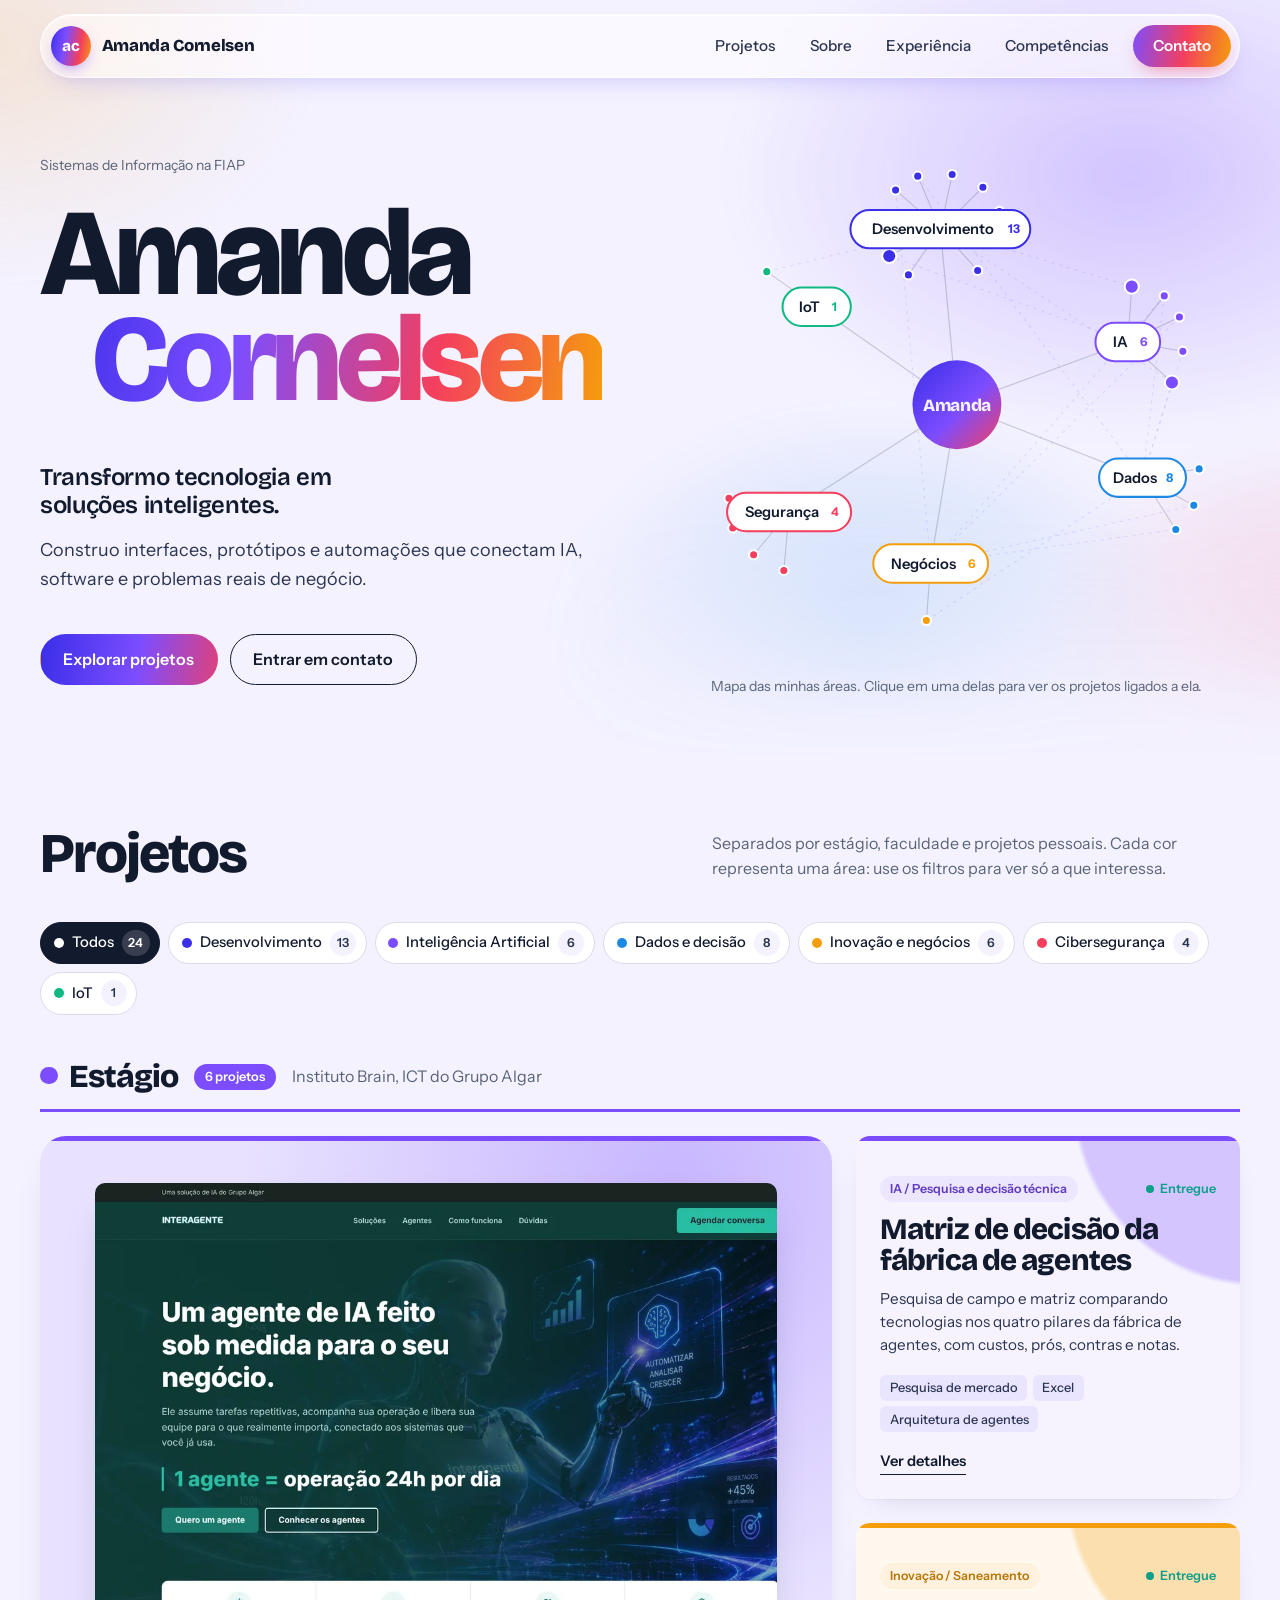
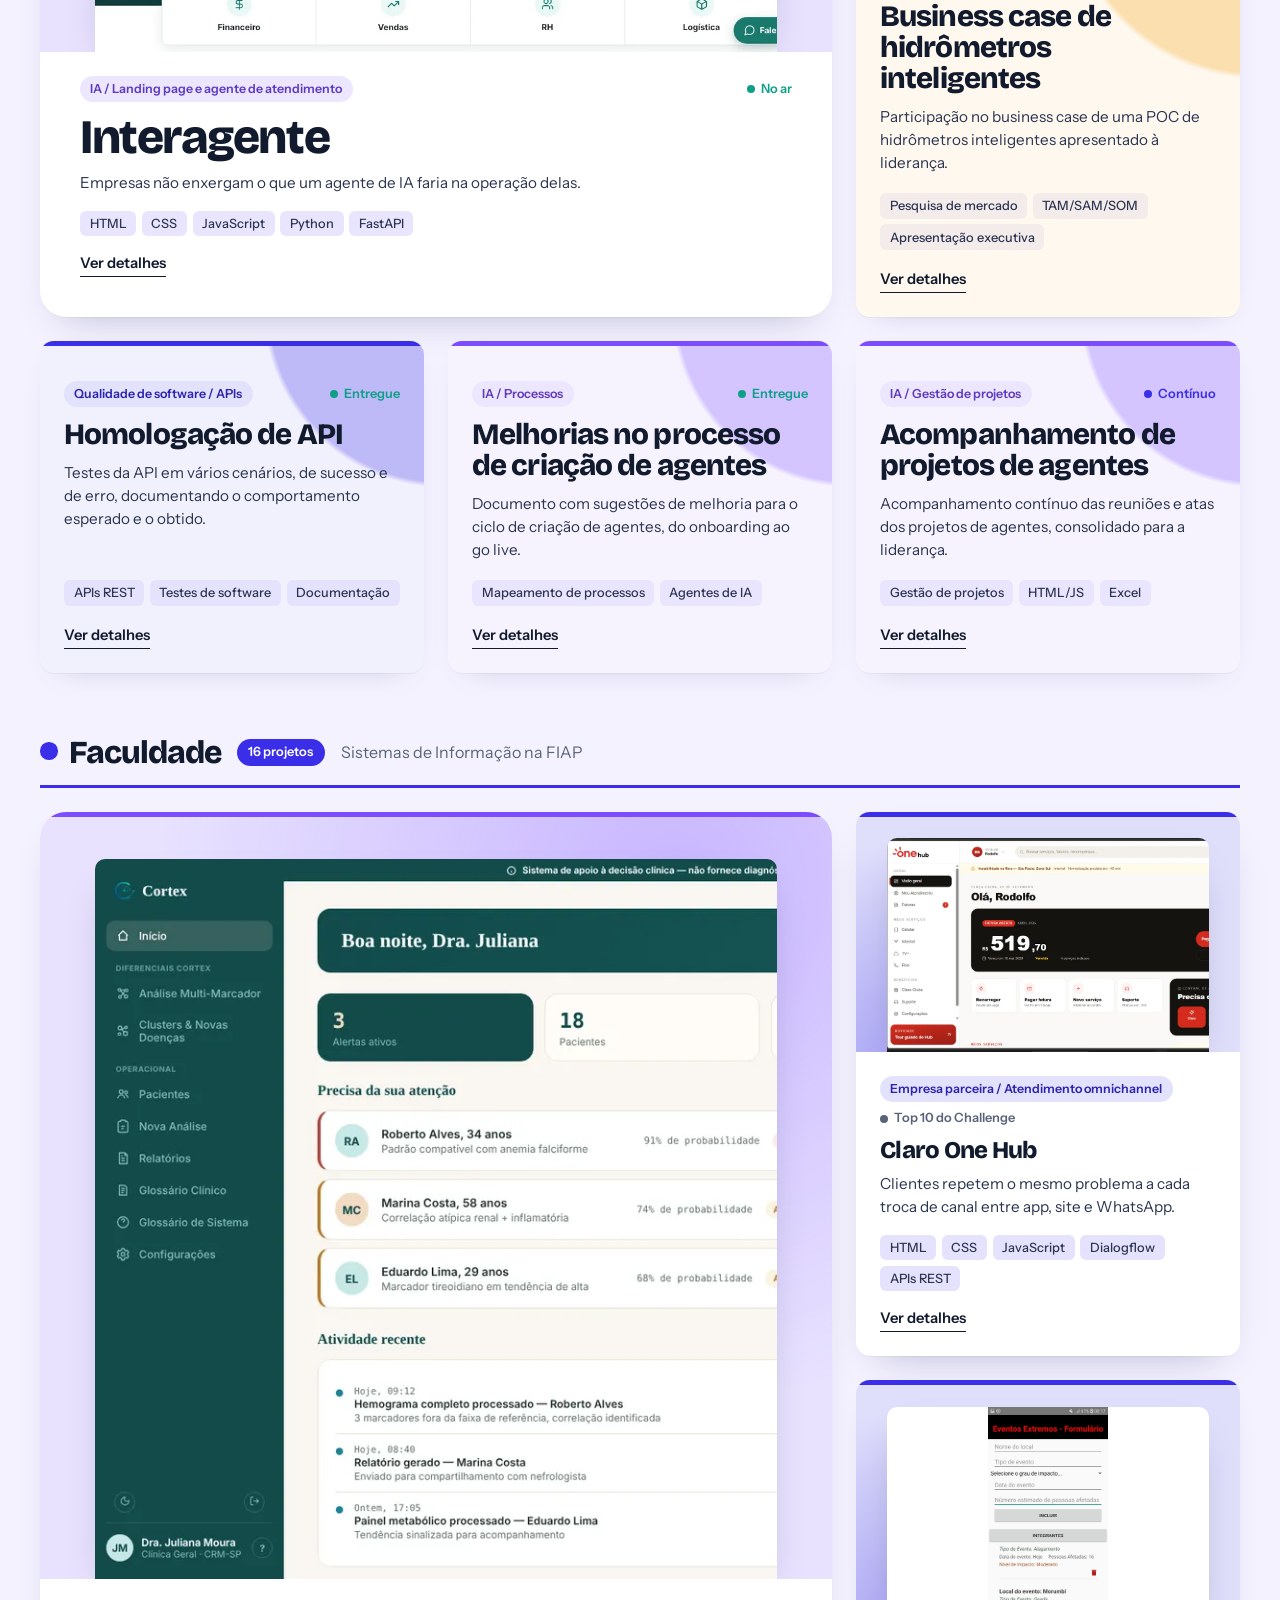
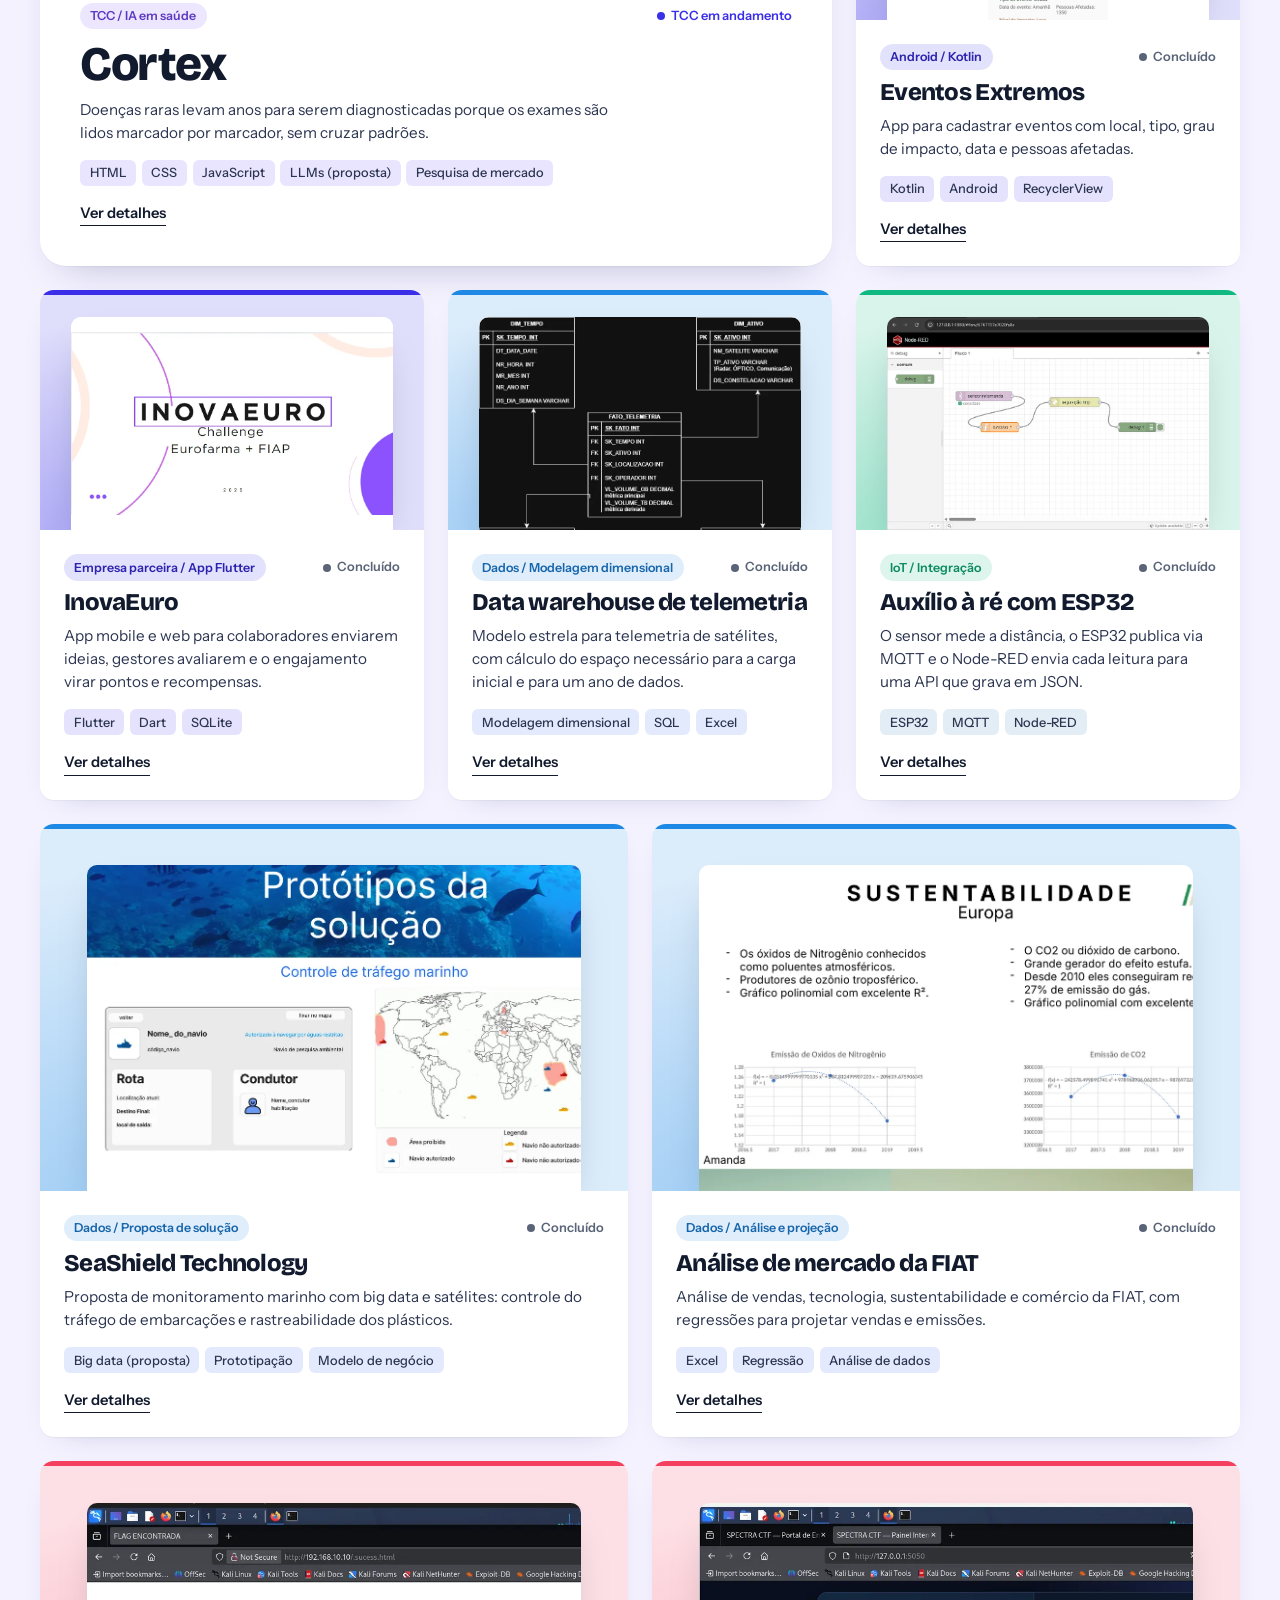
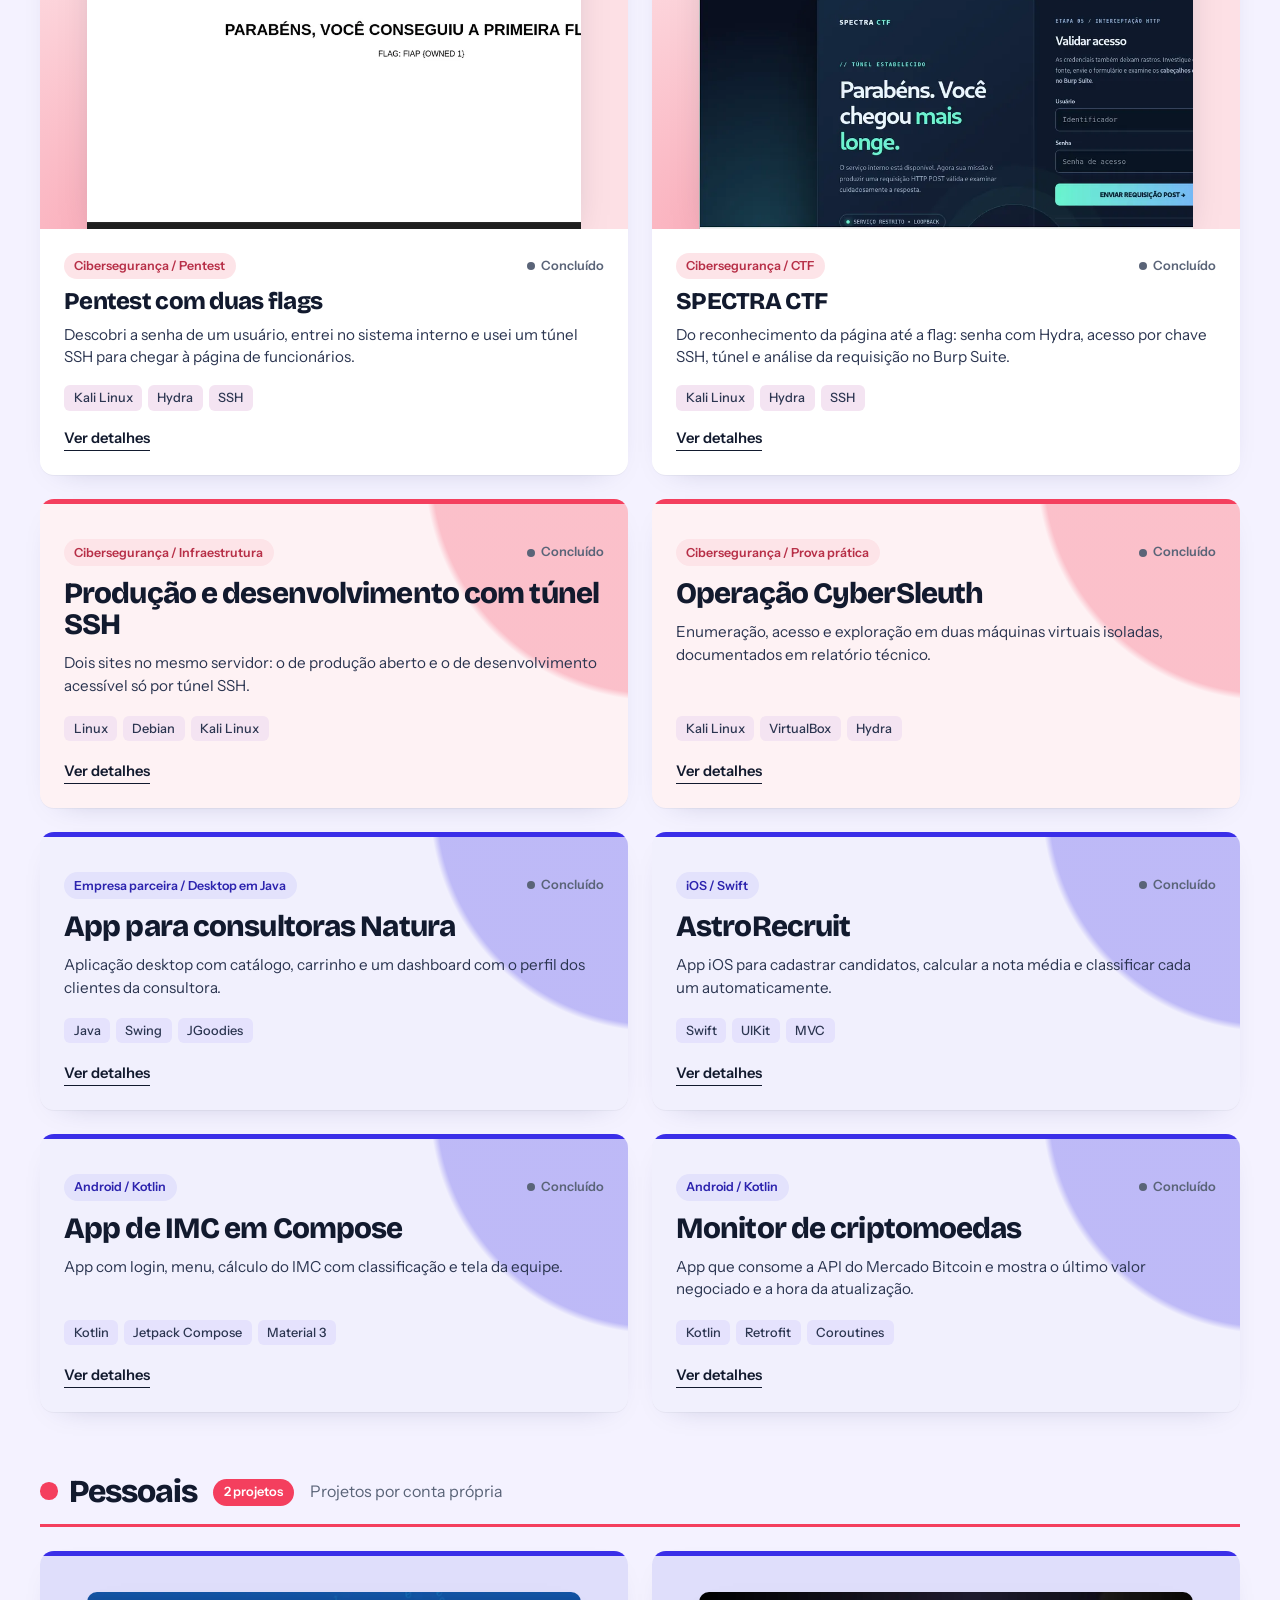
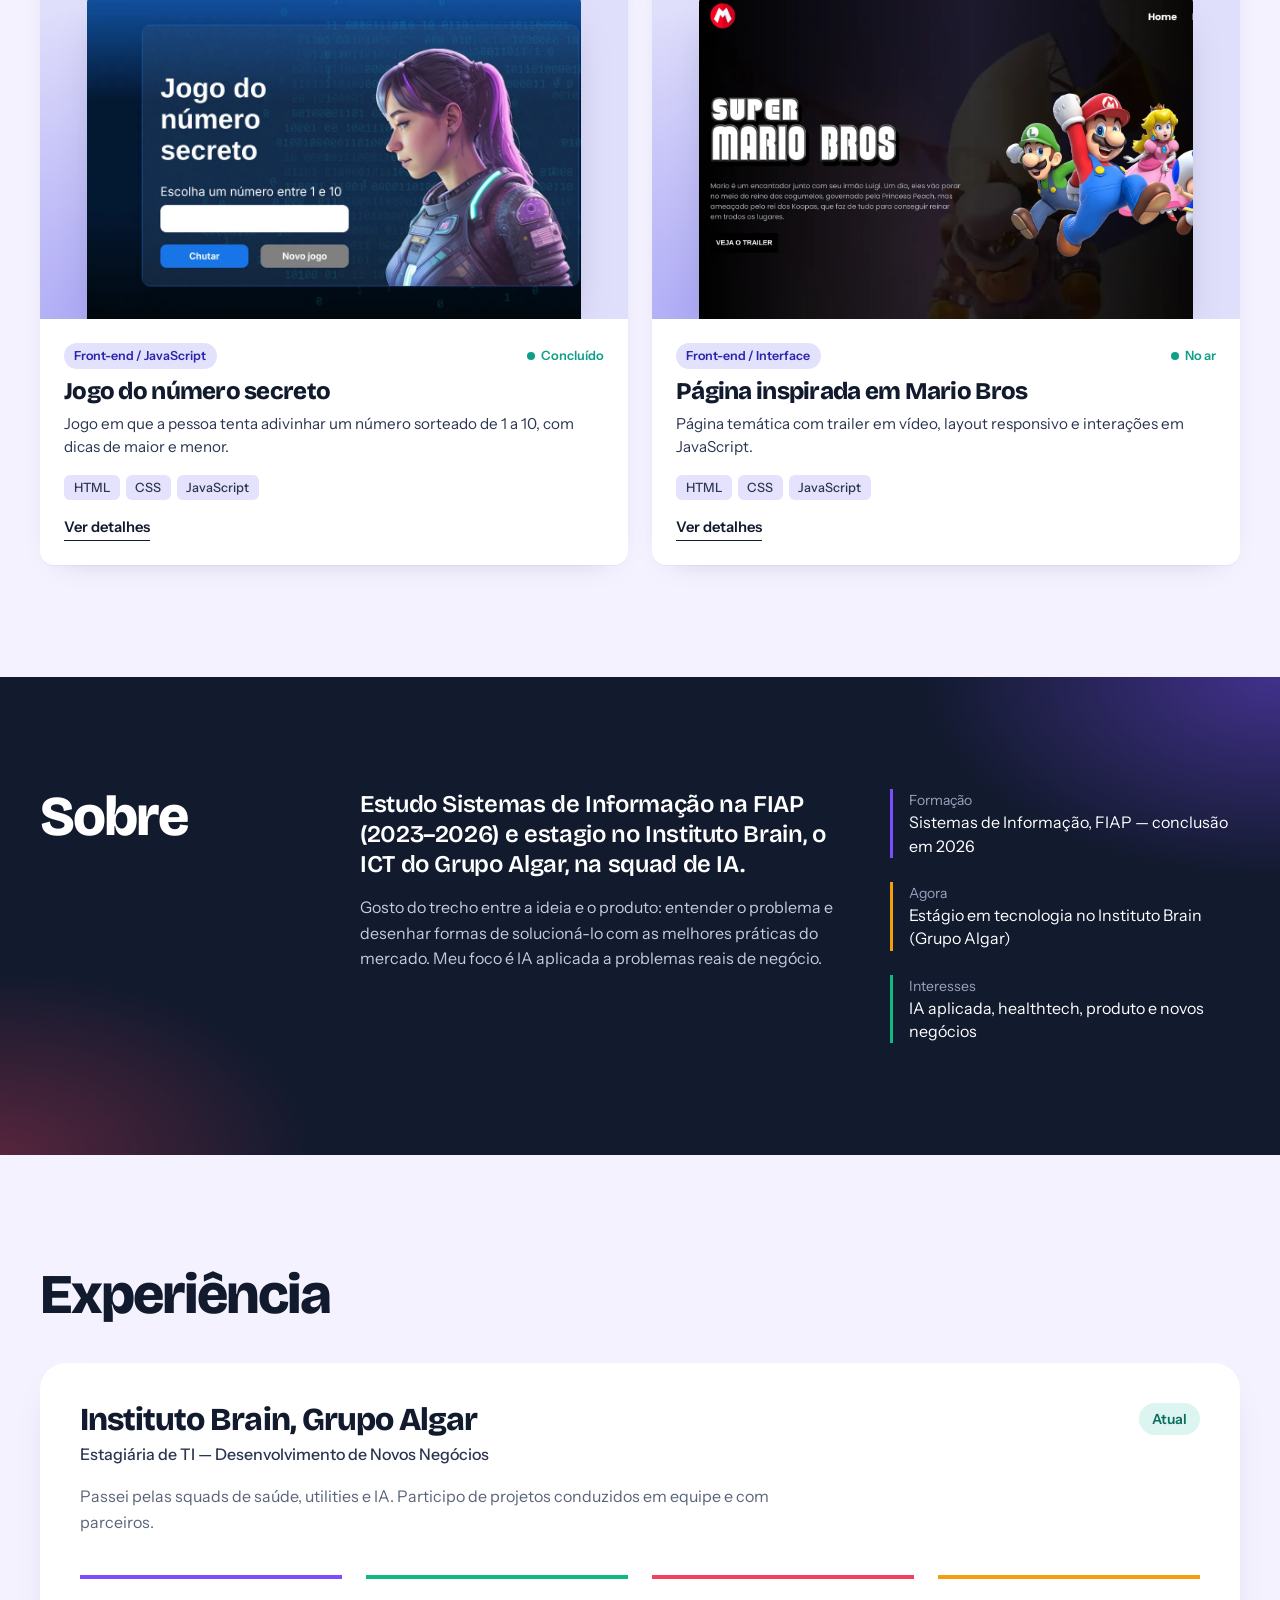
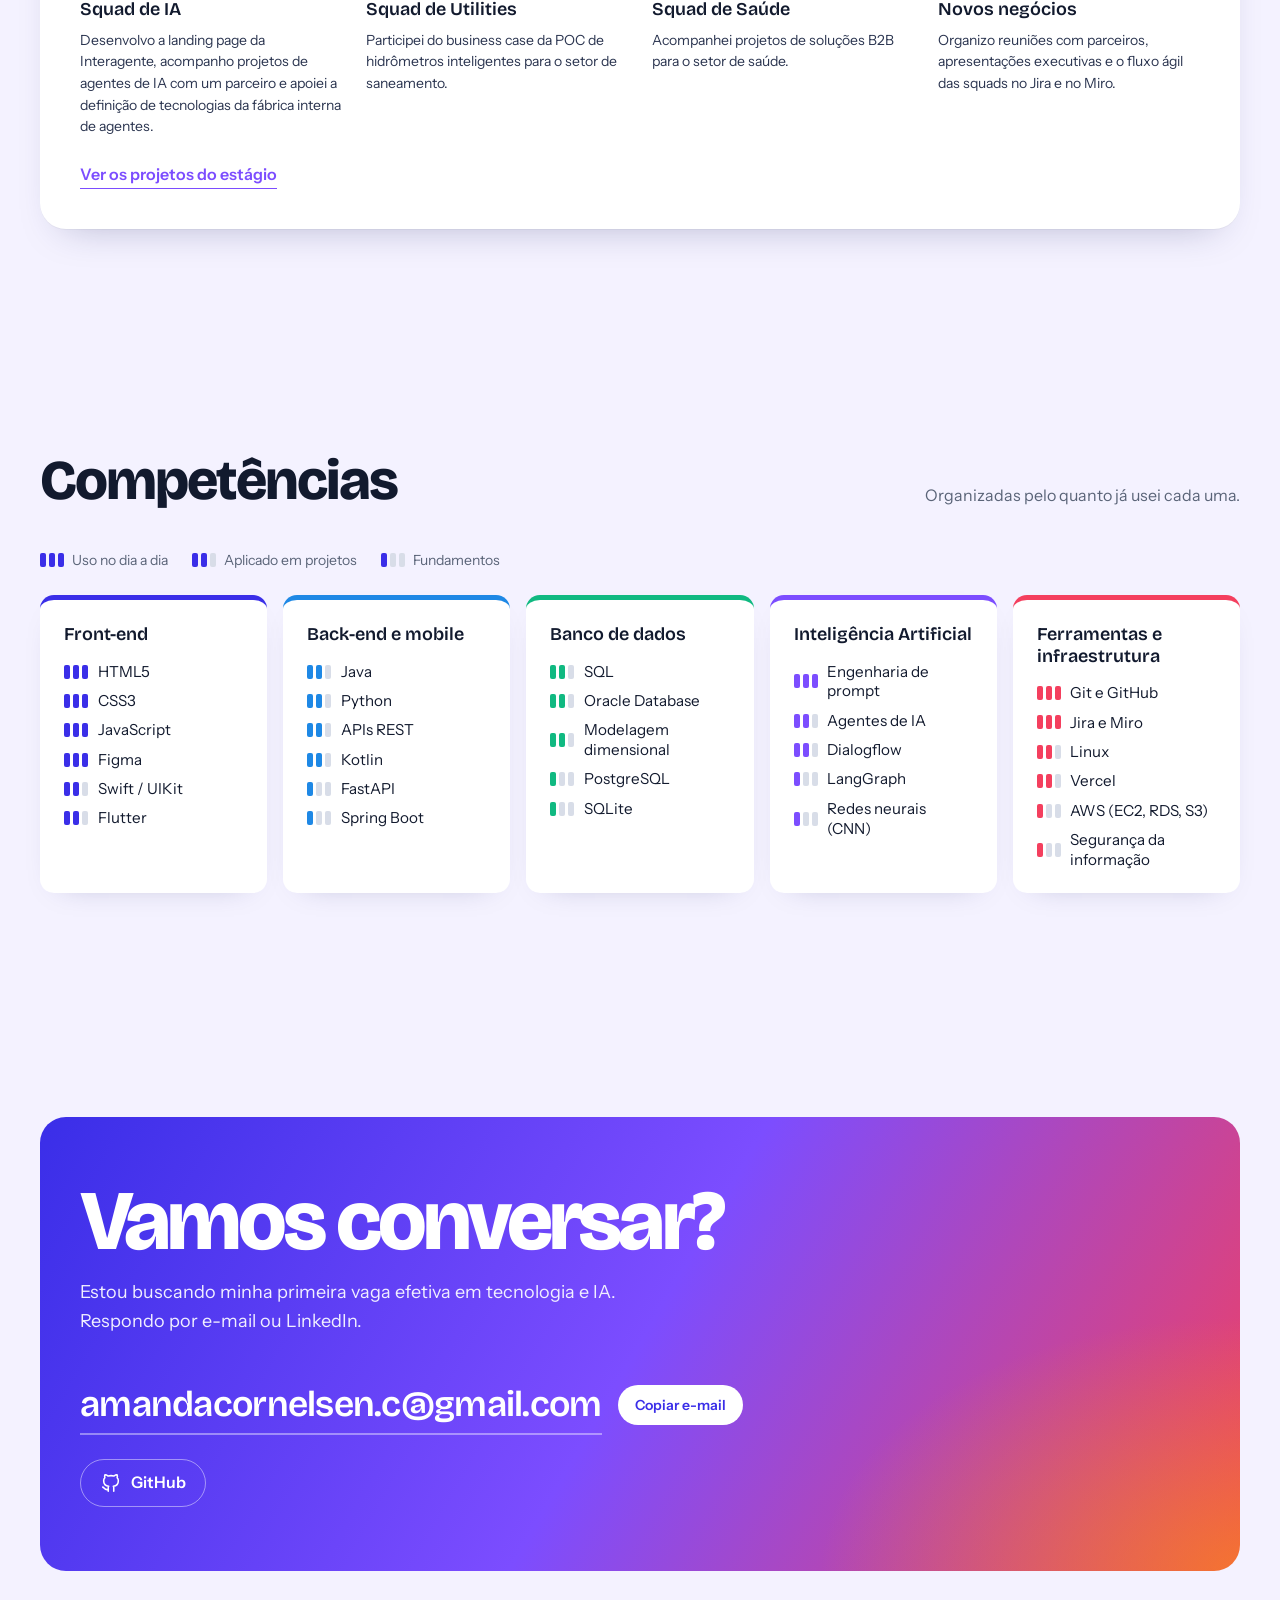
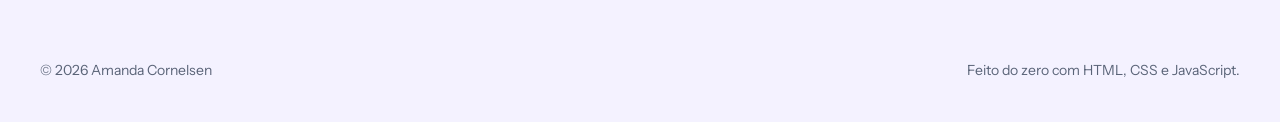
==== index.html @ d4cac30b "Add files via upload" ====
<!DOCTYPE html>
<html lang="pt-BR">
<head>
  <meta charset="UTF-8">
  <meta name="viewport" content="width=device-width, initial-scale=1">
  <title>Amanda Cornelsen — Portfólio</title>
  <meta name="description" content="Portfólio de Amanda Cornelsen: projetos de inteligência artificial, desenvolvimento web, dados, automação, cibersegurança e IoT.">
  <meta name="author" content="Amanda Cornelsen">
  <meta property="og:title" content="Amanda Cornelsen — Portfólio">
  <meta property="og:description" content="Projetos de IA, software e dados que conectam tecnologia a problemas reais.">
  <meta property="og:type" content="website">
  <meta name="theme-color" content="#F4F2FF">
  <link rel="icon" href="assets/icons/favicon.svg" type="image/svg+xml">

  <link rel="preconnect" href="https://fonts.googleapis.com">
  <link rel="preconnect" href="https://fonts.gstatic.com" crossorigin>
  <link href="https://fonts.googleapis.com/css2?family=Bricolage+Grotesque:opsz,wght@12..96,400;12..96,600;12..96,800&family=Instrument+Sans:wght@400;500;600&display=swap" rel="stylesheet">

  <link rel="stylesheet" href="css/style.css">
  <link rel="stylesheet" href="css/components.css">
  <link rel="stylesheet" href="css/responsive.css">
</head>
<body>
  <a class="skip-link" href="#conteudo">Pular para o conteúdo</a>

  <header class="site-header" data-header>
    <div class="scroll-progress" aria-hidden="true" data-progress></div>
    <nav class="nav container" aria-label="Navegação principal">
      <a class="nav__brand" href="#inicio" aria-label="Amanda Cornelsen, início">
        <span class="nav__mark" aria-hidden="true">ac</span>
        <span class="nav__name">Amanda Cornelsen</span>
      </a>
      <button class="nav__toggle" type="button" aria-expanded="false" aria-controls="nav-menu" data-nav-toggle>
        <span class="nav__toggle-bar" aria-hidden="true"></span>
        <span class="visually-hidden">Abrir menu</span>
      </button>
      <ul class="nav__menu" id="nav-menu" data-nav-menu>
        <li><a class="nav__link" href="#projetos">Projetos</a></li>
        <li><a class="nav__link" href="#sobre">Sobre</a></li>
        <li><a class="nav__link" href="#experiencia">Experiência</a></li>
        <li><a class="nav__link" href="#competencias">Competências</a></li>
        <li><a class="nav__link nav__link--cta" href="#contato">Contato</a></li>
      </ul>
    </nav>
  </header>

  <main id="conteudo">
    <!-- HERO -->
    <section class="hero" id="inicio" aria-labelledby="hero-title">
      <div class="container hero__grid">
        <div class="hero__copy">
          <p class="hero__role">Sistemas de Informação na FIAP</p>
          <h1 class="hero__title" id="hero-title">
            <span class="hero__first">Amanda</span>
            <span class="hero__last">Cornelsen</span>
          </h1>
          <p class="hero__tagline">Transformo tecnologia em soluções inteligentes.</p>
          <p class="hero__lead">Construo interfaces, protótipos e automações que conectam IA, software e problemas reais de negócio.</p>
          <div class="hero__actions">
            <a class="btn btn--primary" href="#projetos">Explorar projetos</a>
            <a class="btn btn--ghost" href="#contato">Entrar em contato</a>
          </div>
        </div>

        <figure class="hero__graph" aria-labelledby="graph-caption">
          <svg class="graph" viewBox="0 0 560 520" role="group" aria-label="Mapa de áreas de atuação. Selecione uma área para filtrar os projetos." data-graph></svg>
          <figcaption class="hero__graph-caption" id="graph-caption">
            Mapa das minhas áreas. Clique em uma delas para ver os projetos ligados a ela.
          </figcaption>
        </figure>
      </div>
    </section>

    <!-- PROJETOS -->
    <section class="section projects" id="projetos" aria-labelledby="projects-title">
      <div class="container">
        <div class="section__head">
          <h2 class="section__title" id="projects-title">Projetos</h2>
          <p class="section__intro">Separados por estágio, faculdade e projetos pessoais. Cada cor representa uma área: use os filtros para ver só a que interessa.</p>
        </div>

        <div class="filters" role="toolbar" aria-label="Filtrar projetos por área" data-filters></div>
        <p class="filters__status" aria-live="polite" data-filter-status></p>

        <div class="project-groups" data-project-grid></div>

      </div>
    </section>

    <!-- SOBRE -->
    <section class="section about" id="sobre" aria-labelledby="about-title">
      <div class="container about__grid">
        <h2 class="section__title" id="about-title">Sobre</h2>
        <div class="about__body">
          <p class="about__lead">Estudo Sistemas de Informação na FIAP (2023–2026) e estagio no Instituto Brain, o ICT do Grupo Algar, na squad de IA.</p>
          <p>Gosto do trecho entre a ideia e o produto: entender o problema e desenhar formas de solucioná-lo com as melhores práticas do mercado. Meu foco é IA aplicada a problemas reais de negócio.</p>
        </div>
        <dl class="about__facts">
          <div class="fact">
            <dt>Formação</dt>
            <dd>Sistemas de Informação, FIAP — conclusão em 2026</dd>
          </div>
          <div class="fact">
            <dt>Agora</dt>
            <dd>Estágio em tecnologia no Instituto Brain (Grupo Algar)</dd>
          </div>
          <div class="fact">
            <dt>Interesses</dt>
            <dd>IA aplicada, healthtech, produto e novos negócios</dd>
          </div>
        </dl>
      </div>
    </section>

    <!-- EXPERIÊNCIA -->
    <section class="section experience" id="experiencia" aria-labelledby="exp-title">
      <div class="container">
        <div class="section__head">
          <h2 class="section__title" id="exp-title">Experiência</h2>
        </div>

        <article class="job">
          <header class="job__head">
            <div>
              <h3 class="job__org">Instituto Brain, Grupo Algar</h3>
              <p class="job__role">Estagiária de TI — Desenvolvimento de Novos Negócios</p>
            </div>
            <span class="job__badge">Atual</span>
          </header>
          <p class="job__summary">Passei pelas squads de saúde, utilities e IA. Participo de projetos conduzidos em equipe e com parceiros.</p>
          <ul class="job__areas" data-exp-list></ul>
          <a class="job__link" href="#estagio">Ver os projetos do estágio</a>
        </article>
      </div>
    </section>

    <!-- COMPETÊNCIAS -->
    <section class="section skills" id="competencias" aria-labelledby="skills-title">
      <div class="container">
        <div class="section__head">
          <h2 class="section__title" id="skills-title">Competências</h2>
          <p class="section__intro">Organizadas pelo quanto já usei cada uma.</p>
        </div>
        <ul class="skills__legend" aria-label="Legenda de familiaridade" data-skill-legend></ul>
        <div class="skills__grid" data-skill-grid></div>
      </div>
    </section>

    <!-- CONTATO -->
    <section class="section contact" id="contato" aria-labelledby="contact-title">
      <div class="container contact__inner">
        <h2 class="contact__title" id="contact-title">Vamos conversar?</h2>
        <p class="contact__lead">Estou buscando minha primeira vaga efetiva em tecnologia e IA. Respondo por e-mail ou LinkedIn.</p>
        <div class="contact__email">
          <a class="contact__address" data-contact-email href="#"></a>
          <button class="btn btn--small" type="button" data-copy-email>Copiar e-mail</button>
          <span class="contact__feedback" role="status" aria-live="polite" data-copy-feedback></span>
        </div>
        <ul class="contact__links" data-contact-links></ul>
      </div>
    </section>
  </main>

  <footer class="site-footer">
    <div class="container site-footer__inner">
      <p>© <span data-year></span> Amanda Cornelsen</p>
      <p>Feito do zero com HTML, CSS e JavaScript.</p>
    </div>
  </footer>

  <!-- Modal de detalhes do projeto -->
  <dialog class="project-modal" aria-labelledby="modal-title" data-modal>
    <div class="project-modal__inner">
      <button class="project-modal__close" type="button" aria-label="Fechar detalhes" data-modal-close>
        <svg viewBox="0 0 24 24" width="20" height="20" aria-hidden="true"><path d="M6 6l12 12M18 6L6 18" stroke="currentColor" stroke-width="2" stroke-linecap="round"/></svg>
      </button>
      <div class="project-modal__content" data-modal-content></div>
    </div>
  </dialog>

  <script src="js/config.js"></script>
  <script src="js/projects.js"></script>
  <script src="js/visuals.js"></script>
  <script src="js/interactions.js"></script>
  <script src="js/main.js"></script>
</body>
</html>
---- css/style.css ----
/* ==========================================================================
   Base: tokens, reset, tipografia e layout das seções
   ========================================================================== */

:root {
  /* Cores */
  --mist: #f4f2ff;
  --paper: #ffffff;
  --ink: #121a2e;
  --ink-soft: #2b3550;
  --slate: #5a6478;
  --line: #d8dde8;
  --cobalt: #3a2ee8;
  --cobalt-soft: #e6e4ff;
  --violet: #7c4dff;
  --sky: #1e88e5;
  --sun: #f59e0b;
  --coral: #f43f5e;
  --mint: #10b981;
  --rainbow: linear-gradient(100deg, #3a2ee8 0%, #7c4dff 35%, #f43f5e 70%, #f59e0b 100%);
  --signal: #0e9f88;
  --amber: #b97b06;
  --screen: #161c2c;

  /* Tipografia */
  --font-display: 'Bricolage Grotesque', 'Segoe UI', system-ui, sans-serif;
  --font-body: 'Instrument Sans', 'Segoe UI', system-ui, sans-serif;
  --step--1: 0.875rem;
  --step-0: 1rem;
  --step-1: 1.125rem;
  --step-2: 1.5rem;
  --step-3: 2rem;
  --step-4: clamp(2.25rem, 4vw + 1rem, 3.5rem);
  --step-hero: clamp(3.5rem, 9vw + 0.5rem, 8.5rem);

  /* Espaço e forma */
  --space-1: 0.5rem;
  --space-2: 1rem;
  --space-3: 1.5rem;
  --space-4: 2.5rem;
  --space-5: 4rem;
  --space-6: 7rem;
  --radius-s: 6px;
  --radius-m: 14px;
  --radius-l: 26px;
  --container: 1200px;
  --header-h: 64px;

  --ease: cubic-bezier(0.2, 0.7, 0.2, 1);
  --shadow-card: 0 1px 0 rgba(18, 26, 46, 0.04), 0 18px 40px -24px rgba(29, 35, 92, 0.35);
}

/* Reset enxuto */
*,
*::before,
*::after {
  box-sizing: border-box;
}

html {
  scroll-behavior: smooth;
  scroll-padding-top: calc(var(--header-h) + 32px);
  -webkit-text-size-adjust: 100%;
}

body {
  margin: 0;
  font-family: var(--font-body);
  font-size: var(--step-0);
  line-height: 1.6;
  color: var(--ink);
  background: var(--mist);
  -webkit-font-smoothing: antialiased;
  text-rendering: optimizeLegibility;
}

body.menu-open,
body.modal-open {
  overflow: hidden;
}

img,
svg {
  display: block;
  max-width: 100%;
}

h1,
h2,
h3,
h4,
p,
ul,
dl,
dd,
figure {
  margin: 0;
}

ul {
  padding: 0;
  list-style: none;
}

a {
  color: inherit;
}

button {
  font: inherit;
  color: inherit;
  cursor: pointer;
}

:focus-visible {
  outline: 3px solid var(--cobalt);
  outline-offset: 3px;
  border-radius: 4px;
}

.visually-hidden {
  position: absolute !important;
  width: 1px;
  height: 1px;
  overflow: hidden;
  clip: rect(0 0 0 0);
  white-space: nowrap;
}

.skip-link {
  position: absolute;
  left: var(--space-2);
  top: -60px;
  z-index: 100;
  padding: 0.6rem 1rem;
  background: var(--ink);
  color: var(--paper);
  border-radius: var(--radius-s);
  text-decoration: none;
}

.skip-link:focus {
  top: var(--space-2);
}

.container {
  width: min(100% - 2.5rem, var(--container));
  margin-inline: auto;
}

/* ---------- Cabeçalho ---------- */
/* Barra flutuante em formato de pílula, com fundo de vidro. */
.site-header {
  position: fixed;
  inset: 14px 0 auto;
  z-index: 50;
  pointer-events: none;
}

.scroll-progress {
  position: fixed;
  inset: 0 0 auto;
  height: 3px;
  background: var(--rainbow);
  transform: scaleX(0);
  transform-origin: left;
}

.nav {
  position: relative;
  display: flex;
  align-items: center;
  justify-content: space-between;
  height: var(--header-h);
  padding: 0 0.55rem 0 0.7rem;
  border-radius: 999px;
  pointer-events: auto;
  transition: box-shadow 0.3s var(--ease);
}

/* O vidro fica num pseudo-elemento para não prender o menu mobile dentro da pílula. */
.nav::before {
  content: '';
  position: absolute;
  inset: 0;
  z-index: -1;
  border-radius: inherit;
  background: rgba(255, 255, 255, 0.55);
  border: 1px solid rgba(255, 255, 255, 0.8);
  backdrop-filter: blur(16px) saturate(160%);
  -webkit-backdrop-filter: blur(16px) saturate(160%);
  box-shadow: 0 1px 0 rgba(255, 255, 255, 0.9) inset, 0 12px 30px -18px rgba(58, 46, 232, 0.35);
  transition: background-color 0.3s var(--ease), box-shadow 0.3s var(--ease);
}

.site-header.is-scrolled .nav::before {
  background: rgba(255, 255, 255, 0.82);
  box-shadow: 0 1px 0 rgba(255, 255, 255, 0.9) inset, 0 18px 40px -16px rgba(58, 46, 232, 0.4);
}

.nav__brand {
  display: flex;
  align-items: center;
  gap: 0.65rem;
  text-decoration: none;
  font-family: var(--font-display);
  font-weight: 800;
  font-size: 1.05rem;
  letter-spacing: -0.02em;
}

.nav__mark {
  display: grid;
  place-items: center;
  width: 40px;
  height: 40px;
  border-radius: 50%;
  background: var(--rainbow);
  color: var(--paper);
  font-family: var(--font-display);
  font-weight: 800;
  font-size: 0.95rem;
  letter-spacing: -0.02em;
  box-shadow: 0 6px 16px -6px rgba(124, 77, 255, 0.7);
  transition: transform 0.4s var(--ease);
}

.nav__brand:hover .nav__mark {
  transform: rotate(-12deg) scale(1.06);
}

.nav__menu {
  display: flex;
  align-items: center;
  gap: 0.15rem;
}

.nav__link {
  position: relative;
  display: block;
  padding: 0.55rem 1rem;
  border-radius: 999px;
  text-decoration: none;
  font-size: 0.95rem;
  font-weight: 500;
  color: var(--ink-soft);
  transition: background-color 0.2s, color 0.2s;
}

.nav__link:hover {
  color: var(--ink);
  background: rgba(124, 77, 255, 0.08);
}

/* Seção atual: pílula colorida. */
.nav__link.is-active {
  color: var(--violet);
  background: rgba(124, 77, 255, 0.12);
}

.nav__link--cta {
  margin-left: 0.4rem;
  padding-inline: 1.25rem;
  background: var(--rainbow);
  background-size: 160% 100%;
  color: var(--paper);
  font-weight: 600;
  box-shadow: 0 8px 20px -10px rgba(244, 63, 94, 0.8);
  transition: background-position 0.4s var(--ease), transform 0.2s var(--ease);
}

.nav__link--cta:hover,
.nav__link--cta.is-active {
  color: var(--paper);
  background: var(--rainbow);
  background-size: 160% 100%;
  background-position: 100% 0;
}

.nav__toggle {
  display: none;
}

/* ---------- Hero ---------- */
.hero {
  position: relative;
  padding: calc(var(--header-h) + var(--space-5) + 14px) 0 var(--space-5);
  overflow: hidden;
  isolation: isolate;
}

/* Manchas de cor ao fundo do topo. */
.hero::before {
  content: '';
  position: absolute;
  inset: -10% -10% 0;
  z-index: -1;
  background:
    radial-gradient(38% 45% at 82% 30%, rgba(124, 77, 255, 0.28), transparent 70%),
    radial-gradient(30% 40% at 65% 85%, rgba(30, 136, 229, 0.22), transparent 70%),
    radial-gradient(28% 35% at 95% 85%, rgba(244, 63, 94, 0.2), transparent 70%),
    radial-gradient(30% 40% at 8% 15%, rgba(245, 158, 11, 0.16), transparent 70%);
  filter: blur(10px);
  -webkit-mask-image: linear-gradient(black 70%, transparent);
  mask-image: linear-gradient(black 70%, transparent);
}

.hero__grid {
  display: grid;
  grid-template-columns: minmax(0, 1.05fr) minmax(0, 1fr);
  align-items: center;
  gap: var(--space-4);
}

.hero__role {
  color: var(--slate);
  font-size: var(--step--1);
  margin-bottom: var(--space-3);
}

.hero__title {
  font-family: var(--font-display);
  font-size: var(--step-hero);
  font-weight: 800;
  line-height: 0.86;
  letter-spacing: -0.045em;
  font-variation-settings: 'opsz' 96;
}

.hero__first {
  display: block;
}

.hero__last {
  display: inline-block;
}

.hero__last {
  /* O sobrenome recua e ganha um degradê: a tipografia vira o elemento visual. */
  padding-left: 0.42em;
  padding-bottom: 0.08em;
  background: var(--rainbow);
  -webkit-background-clip: text;
  background-clip: text;
  color: transparent;
}

.hero__tagline {
  margin-top: var(--space-4);
  font-family: var(--font-display);
  font-size: var(--step-2);
  font-weight: 600;
  line-height: 1.2;
  letter-spacing: -0.015em;
  max-width: 22ch;
}

.hero__lead {
  margin-top: var(--space-2);
  max-width: 46ch;
  color: var(--ink-soft);
  font-size: var(--step-1);
}

.hero__actions {
  display: flex;
  flex-wrap: wrap;
  gap: 0.75rem;
  margin-top: var(--space-4);
}

.hero__graph {
  position: relative;
}

.hero__graph-caption {
  margin-top: var(--space-1);
  text-align: center;
  font-size: var(--step--1);
  color: var(--slate);
}

/* Entrada orquestrada única: só o hero se anima no carregamento. */
.is-ready .hero__first,
.is-ready .hero__last,
.is-ready .hero__tagline,
.is-ready .hero__lead,
.is-ready .hero__actions,
.is-ready .hero__graph {
  animation: rise 0.9s var(--ease) both;
}

.is-ready .hero__last { animation-delay: 0.08s; }
.is-ready .hero__tagline { animation-delay: 0.2s; }
.is-ready .hero__lead { animation-delay: 0.28s; }
.is-ready .hero__actions { animation-delay: 0.36s; }
.is-ready .hero__graph { animation: fade 1.4s var(--ease) 0.25s both; }

@keyframes rise {
  from { opacity: 0; transform: translateY(18px); }
  to { opacity: 1; transform: none; }
}

@keyframes fade {
  from { opacity: 0; transform: scale(0.96); }
  to { opacity: 1; transform: none; }
}

/* ---------- Seções ---------- */
.section {
  padding: var(--space-6) 0;
}

.section__head {
  display: flex;
  flex-wrap: wrap;
  align-items: flex-end;
  justify-content: space-between;
  gap: var(--space-2) var(--space-4);
  margin-bottom: var(--space-4);
}

.section__title {
  font-family: var(--font-display);
  font-size: var(--step-4);
  font-weight: 800;
  line-height: 1;
  letter-spacing: -0.035em;
}

.section__intro {
  max-width: 48ch;
  color: var(--slate);
}

/* ---------- Projetos ---------- */
.projects {
  padding-top: var(--space-5);
}

.projects__note {
  margin-top: var(--space-4);
  font-size: var(--step--1);
  color: var(--slate);
  max-width: 70ch;
}

/* ---------- Sobre ---------- */
.about {
  position: relative;
  background:
    radial-gradient(40% 60% at 100% 0%, rgba(124, 77, 255, 0.45), transparent 70%),
    radial-gradient(35% 55% at 0% 100%, rgba(244, 63, 94, 0.3), transparent 70%),
    var(--ink);
  color: var(--mist);
}

.about__grid {
  display: grid;
  grid-template-columns: minmax(0, 0.8fr) minmax(0, 1.4fr) minmax(0, 1fr);
  gap: var(--space-4);
  align-items: start;
}

.about .section__title {
  color: var(--paper);
}

.about__body {
  display: grid;
  gap: var(--space-2);
  color: #c4cbe0;
  max-width: 54ch;
}

.about__lead {
  font-family: var(--font-display);
  font-size: var(--step-2);
  font-weight: 600;
  line-height: 1.25;
  letter-spacing: -0.015em;
  color: var(--paper);
}

.about__facts {
  display: grid;
  gap: var(--space-3);
}

.fact {
  padding-left: var(--space-2);
  border-left: 3px solid var(--violet);
}

.fact:nth-child(2) { border-color: var(--sun); }
.fact:nth-child(3) { border-color: var(--mint); }

.fact dt {
  font-size: var(--step--1);
  color: #9aa3bd;
}

.fact dd {
  color: var(--paper);
  line-height: 1.45;
}

/* ---------- Experiência ---------- */
.job {
  padding: var(--space-4);
  background: var(--paper);
  border-radius: var(--radius-l);
  box-shadow: var(--shadow-card);
}

.job__head {
  display: flex;
  justify-content: space-between;
  align-items: flex-start;
  gap: var(--space-2);
}

.job__org {
  font-family: var(--font-display);
  font-size: var(--step-3);
  font-weight: 800;
  letter-spacing: -0.03em;
  line-height: 1.05;
}

.job__role {
  margin-top: 0.35rem;
  color: var(--ink-soft);
  font-weight: 500;
}

.job__badge {
  flex-shrink: 0;
  padding: 0.3rem 0.8rem;
  border-radius: 999px;
  background: #dcf5f0;
  color: #0a6d5d;
  font-size: var(--step--1);
  font-weight: 600;
}

.job__summary {
  margin-top: var(--space-2);
  max-width: 66ch;
  color: var(--slate);
}

.job__areas {
  display: grid;
  grid-template-columns: repeat(4, minmax(0, 1fr));
  gap: var(--space-3);
  margin-top: var(--space-4);
}

.area {
  padding-top: var(--space-2);
  border-top: 4px solid var(--violet);
}

.area:nth-child(2) { border-color: var(--mint); }
.area:nth-child(3) { border-color: var(--coral); }
.area:nth-child(4) { border-color: var(--sun); }

.area__title {
  font-family: var(--font-display);
  font-size: var(--step-1);
  font-weight: 600;
  margin-bottom: 0.35rem;
}

.area p {
  font-size: var(--step--1);
  color: var(--ink-soft);
  line-height: 1.55;
}

/* ---------- Competências ---------- */
.skills__legend {
  display: flex;
  flex-wrap: wrap;
  gap: var(--space-1) var(--space-3);
  margin-bottom: var(--space-3);
  font-size: var(--step--1);
  color: var(--slate);
}

.skills__legend li {
  display: flex;
  align-items: center;
  gap: 0.5rem;
}

.skills__grid {
  display: grid;
  grid-template-columns: repeat(5, minmax(0, 1fr));
  gap: var(--space-2);
}

.skill-group {
  --c: var(--cobalt);
  padding: var(--space-3);
  background: var(--paper);
  border-radius: var(--radius-m);
  border-top: 5px solid var(--c);
  box-shadow: 0 10px 30px -22px rgba(29, 35, 92, 0.35);
}

.skill-group:nth-child(2) { --c: var(--sky); }
.skill-group:nth-child(3) { --c: var(--mint); }
.skill-group:nth-child(4) { --c: var(--violet); }
.skill-group:nth-child(5) { --c: var(--coral); }

.skill-group__title {
  font-family: var(--font-display);
  font-size: var(--step-1);
  font-weight: 600;
  margin-bottom: var(--space-2);
  line-height: 1.2;
}

.skill-group__list {
  display: grid;
  gap: 0.6rem;
}

.skill {
  display: flex;
  align-items: center;
  gap: 0.6rem;
  font-size: 0.95rem;
  line-height: 1.3;
}

/* ---------- Contato ---------- */
.contact {
  padding-bottom: var(--space-5);
}

.contact__inner {
  padding: var(--space-5) var(--space-4);
  border-radius: var(--radius-l);
  background:
    radial-gradient(50% 80% at 100% 100%, rgba(245, 158, 11, 0.55), transparent 70%),
    linear-gradient(120deg, #3a2ee8 0%, #7c4dff 50%, #f43f5e 100%);
  color: var(--paper);
  text-align: left;
}

.contact__title {
  font-family: var(--font-display);
  font-size: clamp(2.5rem, 6vw + 0.5rem, 5.5rem);
  font-weight: 800;
  line-height: 0.95;
  letter-spacing: -0.045em;
}

.contact__lead {
  margin-top: var(--space-2);
  max-width: 48ch;
  color: #f1efff;
  font-size: var(--step-1);
}

.contact__email {
  display: flex;
  flex-wrap: wrap;
  align-items: center;
  gap: var(--space-2);
  margin-top: var(--space-4);
}

.contact__address {
  font-family: var(--font-display);
  font-size: clamp(1.25rem, 2.5vw + 0.5rem, 2.25rem);
  font-weight: 600;
  letter-spacing: -0.02em;
  text-decoration: none;
  border-bottom: 2px solid rgba(255, 255, 255, 0.4);
  word-break: break-all;
}

.contact__address:hover {
  border-color: var(--paper);
}

.contact__feedback {
  font-size: var(--step--1);
  color: #dcdaff;
}

.contact__links {
  display: flex;
  flex-wrap: wrap;
  gap: 0.75rem;
  margin-top: var(--space-3);
}

/* ---------- Rodapé ---------- */
.site-footer {
  padding: var(--space-3) 0 var(--space-4);
  font-size: var(--step--1);
  color: var(--slate);
}

.site-footer__inner {
  display: flex;
  flex-wrap: wrap;
  justify-content: space-between;
  gap: var(--space-1);
}

/* ---------- Movimento reduzido ---------- */
@media (prefers-reduced-motion: reduce) {
  html {
    scroll-behavior: auto;
  }

  *,
  *::before,
  *::after {
    animation-duration: 0.01ms !important;
    animation-iteration-count: 1 !important;
    transition-duration: 0.01ms !important;
  }
}
---- css/components.css ----
/* ==========================================================================
   Componentes: botões, selos, filtros, mapa, cards, telas e modal
   ========================================================================== */

/* ---------- Botões ---------- */
.btn {
  display: inline-flex;
  align-items: center;
  justify-content: center;
  gap: 0.5rem;
  min-height: 48px;
  padding: 0.75rem 1.4rem;
  border: 1.5px solid transparent;
  border-radius: 999px;
  font-weight: 600;
  text-decoration: none;
  transition: transform 0.2s var(--ease), background-color 0.2s, color 0.2s, border-color 0.2s;
}

.btn:active {
  transform: scale(0.97);
}

.btn--primary {
  background: var(--ink);
  color: var(--paper);
}

.btn--primary {
  background: var(--rainbow);
  background-size: 160% 100%;
  background-position: 0 0;
  transition: background-position 0.4s var(--ease), transform 0.2s var(--ease);
}

.btn--primary:hover {
  background-position: 100% 0;
}

.btn--ghost {
  border-color: var(--ink);
  background: transparent;
}

.btn--ghost:hover {
  background: var(--ink);
  color: var(--paper);
}

.btn--small {
  min-height: 40px;
  padding: 0.45rem 1rem;
  font-size: var(--step--1);
  background: var(--paper);
  color: var(--cobalt);
}

.btn--small:hover {
  background: var(--ink);
  color: var(--paper);
}

/* ---------- Chips e selos ---------- */
.chips {
  display: flex;
  flex-wrap: wrap;
  gap: 0.35rem;
}

.chips li {
  padding: 0.2rem 0.6rem;
  border-radius: var(--radius-s);
  background: color-mix(in srgb, var(--accent, #3a2ee8) 8%, var(--mist));
  color: var(--ink-soft);
  font-size: 0.8rem;
  font-weight: 500;
  line-height: 1.5;
}

.status {
  display: inline-flex;
  align-items: center;
  gap: 0.4rem;
  flex-shrink: 0;
  font-size: 0.8rem;
  font-weight: 600;
  white-space: nowrap;
}

.status::before {
  content: '';
  width: 8px;
  height: 8px;
  border-radius: 50%;
  background: currentColor;
}

.status--live { color: var(--signal); }
.status--progress { color: var(--cobalt); }
.status--academic { color: var(--slate); }

.status--concept {
  color: var(--amber);
}

.status--concept::before {
  background: transparent;
  border: 1.5px dashed currentColor;
}

/* Nível de familiaridade: três segmentos, sem porcentagem. */
.level {
  display: inline-flex;
  gap: 3px;
  flex-shrink: 0;
}

.level i {
  width: 6px;
  height: 14px;
  border-radius: 2px;
  background: var(--line);
}

.level--1 i:nth-child(-n + 1),
.level--2 i:nth-child(-n + 2),
.level--3 i:nth-child(-n + 3) {
  background: var(--c, var(--cobalt));
}

/* ---------- Filtros ---------- */
.filters {
  display: flex;
  flex-wrap: wrap;
  gap: 0.5rem;
}

.filter {
  display: inline-flex;
  align-items: center;
  gap: 0.5rem;
  min-height: 42px;
  padding: 0.45rem 0.6rem 0.45rem 1rem;
  border: 1.5px solid var(--line);
  border-radius: 999px;
  background: var(--paper);
  font-size: 0.92rem;
  font-weight: 500;
  transition: border-color 0.2s, background-color 0.2s, color 0.2s;
}

.filter::before {
  content: '';
  width: 10px;
  height: 10px;
  margin-left: -0.2rem;
  border-radius: 50%;
  background: var(--c);
}

.filter[data-filter='all']::before {
  background: conic-gradient(#3a2ee8, #7c4dff, #1e88e5, #10b981, #f59e0b, #f43f5e, #3a2ee8);
}

.filter:hover {
  border-color: var(--c);
}

.filter[aria-pressed='true'] {
  background: var(--c);
  border-color: var(--c);
  color: var(--paper);
}

.filter[aria-pressed='true']::before {
  background: var(--paper);
}

.filter__count {
  display: grid;
  place-items: center;
  min-width: 26px;
  height: 26px;
  padding: 0 0.4rem;
  border-radius: 999px;
  background: var(--mist);
  color: var(--ink-soft);
  font-size: 0.78rem;
  font-weight: 600;
}

.filter[aria-pressed='true'] .filter__count {
  background: rgba(255, 255, 255, 0.16);
  color: var(--paper);
}

.filters__status {
  min-height: 1.6em;
  margin: var(--space-2) 0 var(--space-1);
  font-size: var(--step--1);
  color: var(--slate);
}

/* ---------- Mapa de áreas (hero) ---------- */
.graph {
  width: 100%;
  height: auto;
  overflow: visible;
  font-family: var(--font-body);
}

.graph__spoke {
  stroke: var(--ink);
  stroke-opacity: 0.18;
  stroke-width: 1.2;
}

.graph__cross {
  stroke: var(--cobalt);
  stroke-opacity: 0.12;
  stroke-width: 1;
  stroke-dasharray: 3 5;
  transition: stroke-opacity 0.25s;
}

.graph__leaf-line {
  stroke: var(--ink);
  stroke-opacity: 0.2;
  stroke-width: 1;
  transition: stroke-opacity 0.25s;
}

.graph__leaf {
  fill: var(--c);
  stroke: var(--paper);
  stroke-width: 2;
  transition: transform 0.25s;
}

.graph__core circle {
  fill: url(#core-gradient);
}

.graph__core text {
  fill: var(--mist);
  font-family: var(--font-display);
  font-size: 17px;
  font-weight: 800;
  letter-spacing: -0.02em;
}

.graph__area {
  cursor: pointer;
  outline: none;
}

.graph__area rect {
  fill: var(--paper);
  stroke: var(--c);
  stroke-width: 2;
  transition: fill 0.2s;
}

.graph__area text {
  fill: var(--ink);
  font-size: 14.5px;
  font-weight: 600;
  pointer-events: none;
}

.graph__area .graph__count {
  fill: var(--c);
  font-size: 12px;
  font-weight: 700;
}

.graph__area:hover rect,
.graph__area:focus-visible rect {
  fill: var(--c);
}

.graph__area:hover text,
.graph__area:focus-visible text {
  fill: var(--paper);
}

.graph__area:focus-visible rect {
  stroke: var(--ink);
  stroke-width: 3;
}

/* Ao focar uma área, os projetos ligados a ela se destacam. */
.graph[class*='is-focus-'] .graph__leaf-line,
.graph[class*='is-focus-'] .graph__cross {
  stroke-opacity: 0.06;
}

.graph[class*='is-focus-'] .graph__leaf {
  opacity: 0.25;
}

.is-focus-ia .of-ia.graph__leaf,
.is-focus-dev .of-dev.graph__leaf,
.is-focus-dados .of-dados.graph__leaf,
.is-focus-negocios .of-negocios.graph__leaf,
.is-focus-seguranca .of-seguranca.graph__leaf,
.is-focus-iot .of-iot.graph__leaf {
  opacity: 1;
}

.is-focus-ia .of-ia:is(.graph__leaf-line, .graph__cross),
.is-focus-dev .of-dev:is(.graph__leaf-line, .graph__cross),
.is-focus-dados .of-dados:is(.graph__leaf-line, .graph__cross),
.is-focus-automacao .of-automacao:is(.graph__leaf-line, .graph__cross),
.is-focus-seguranca .of-seguranca:is(.graph__leaf-line, .graph__cross),
.is-focus-negocios .of-negocios:is(.graph__leaf-line, .graph__cross),
.is-focus-iot .of-iot:is(.graph__leaf-line, .graph__cross) {
  stroke: var(--ink);
  stroke-opacity: 0.45;
}

/* ---------- Grade e cards de projeto ---------- */
.project-grid {
  display: grid;
  grid-template-columns: repeat(12, minmax(0, 1fr));
  grid-auto-flow: row dense;
  gap: var(--space-3);
}

.card {
  position: relative;
  display: flex;
  flex-direction: column;
  grid-column: span 4;
  border-radius: var(--radius-m);
  background: var(--paper);
  overflow: hidden;
  transition: transform 0.3s var(--ease), box-shadow 0.3s var(--ease);
}

.card[hidden] {
  display: none;
}

.card--xl {
  grid-column: span 8;
  grid-row: span 2;
  border-radius: var(--radius-l);
  box-shadow: var(--shadow-card);
}

.card--lg {
  grid-column: span 4;
  box-shadow: var(--shadow-card);
}

.card--wide,
.card--full {
  grid-column: span 8;
  flex-direction: row;
}

.card--full {
  grid-column: span 12;
}

.card--half {
  grid-column: span 6;
}

/* Faixa colorida no topo de cada card: a cor indica a área do projeto. */
.card::before {
  content: '';
  position: absolute;
  inset: 0 0 auto;
  z-index: 1;
  height: 5px;
  background: var(--accent);
}

.card--md,
.card--half {
  box-shadow: 0 1px 0 rgba(18, 26, 46, 0.04), 0 10px 30px -22px rgba(29, 35, 92, 0.35);
}

.card:hover {
  transform: translateY(-4px);
  box-shadow: 0 24px 50px -24px color-mix(in srgb, var(--accent) 70%, transparent);
}

/* Cards sem imagem: só texto, com a cor da área ao fundo. */
.card--text {
  background:
    radial-gradient(circle at 105% -10%, color-mix(in srgb, var(--accent) 28%, transparent) 0 32%, transparent 33%),
    color-mix(in srgb, var(--accent) 7%, var(--paper));
}

.card--text .card__body {
  gap: 0.75rem;
  padding: var(--space-4) var(--space-3) var(--space-3);
}

.card--text .card__title {
  font-size: clamp(1.5rem, 1.2vw + 1rem, 1.85rem);
}

.card__visual {
  position: relative;
  aspect-ratio: 16 / 10;
  padding: 7% 8% 0;
  background:
    radial-gradient(circle at 15% 110%, color-mix(in srgb, var(--accent) 35%, transparent), transparent 55%),
    color-mix(in srgb, var(--accent) 16%, var(--paper));
  overflow: hidden;
}

.card--xl .card__visual {
  flex: 1;
  aspect-ratio: auto;
  min-height: 340px;
  padding: 6% 7% 0;
  background:
    radial-gradient(circle at 80% 10%, color-mix(in srgb, var(--accent) 30%, transparent), transparent 55%),
    color-mix(in srgb, var(--accent) 10%, var(--mist));
}

.card--wide .card__visual,
.card--full .card__visual {
  flex: 1.15;
  aspect-ratio: auto;
  min-height: 260px;
  padding: 6% 6% 0;
}


.card__body {
  display: flex;
  flex-direction: column;
  gap: 0.6rem;
  padding: var(--space-3);
  flex: 1;
}

.card--xl .card__body {
  flex: 0;
  padding: var(--space-3) var(--space-4) var(--space-4);
}

.card--wide .card__body,
.card--full .card__body {
  flex: 1;
  justify-content: center;
}

.card__meta {
  display: flex;
  flex-wrap: wrap;
  align-items: center;
  justify-content: space-between;
  gap: 0.4rem 1rem;
}

.card__kind {
  padding: 0.2rem 0.65rem;
  border-radius: 999px;
  background: color-mix(in srgb, var(--accent) 14%, white);
  color: color-mix(in srgb, var(--accent) 75%, black);
  font-size: 0.78rem;
  font-weight: 600;
}

.card__title {
  font-family: var(--font-display);
  font-size: var(--step-2);
  font-weight: 800;
  line-height: 1.05;
  letter-spacing: -0.03em;
}

.card--xl .card__title {
  font-size: clamp(2rem, 3vw + 1rem, 3rem);
}

.card__text {
  color: var(--ink-soft);
  font-size: 0.95rem;
  line-height: 1.5;
  max-width: 56ch;
}

.card .chips {
  margin-top: auto;
  padding-top: 0.4rem;
}

/* O botão cobre o card inteiro para facilitar o clique. */
.card__open {
  align-self: flex-start;
  margin-top: 0.4rem;
  padding: 0;
  border: 0;
  background: none;
  font-weight: 600;
  font-size: 0.92rem;
  color: var(--ink);
  border-bottom: 1.5px solid currentColor;
}

.card__open::after {
  content: '';
  position: absolute;
  inset: 0;
  border-radius: inherit;
}

.card:hover .card__open {
  color: color-mix(in srgb, var(--accent) 80%, black);
}

.card__open:focus-visible {
  outline: none;
}

.card:has(.card__open:focus-visible) {
  outline: 3px solid var(--cobalt);
  outline-offset: 3px;
}

/* ---------- Redes sociais ---------- */
.social {
  display: inline-flex;
  align-items: center;
  gap: 0.55rem;
  min-height: 48px;
  padding: 0.6rem 1.2rem;
  border-radius: 999px;
  border: 1.5px solid rgba(255, 255, 255, 0.45);
  text-decoration: none;
  font-weight: 600;
  transition: background-color 0.2s, color 0.2s;
}

.social:hover {
  background: var(--paper);
  color: var(--cobalt);
}

/* ---------- Modal ---------- */
.project-modal {
  width: min(100% - 2rem, 1080px);
  max-height: min(100% - 2rem, 860px);
  padding: 0;
  border: 0;
  border-radius: var(--radius-l);
  background: var(--paper);
  color: var(--ink);
  box-shadow: 0 40px 100px -30px rgba(10, 14, 30, 0.6);
  overflow: hidden;
}

.project-modal::backdrop {
  background: rgba(18, 26, 46, 0.55);
  backdrop-filter: blur(4px);
}

.project-modal[open] {
  display: flex;
  flex-direction: column;
  animation: modal-in 0.35s var(--ease);
}

@keyframes modal-in {
  from { opacity: 0; transform: translateY(16px) scale(0.98); }
  to { opacity: 1; transform: none; }
}

.project-modal__inner {
  position: relative;
  flex: 1;
  min-height: 0;
  overflow-y: auto;
  overscroll-behavior: contain;
}

.project-modal__close {
  position: sticky;
  top: 14px;
  float: right;
  z-index: 2;
  display: grid;
  place-items: center;
  width: 44px;
  height: 44px;
  margin: 14px 14px -58px 0;
  border: 0;
  border-radius: 50%;
  background: var(--ink);
  color: var(--paper);
  transition: background-color 0.2s;
}

.project-modal__close:hover {
  background: var(--cobalt);
}

.detail {
  display: grid;
  grid-template-columns: minmax(0, 1fr) minmax(0, 1fr);
  background: linear-gradient(90deg, color-mix(in srgb, var(--accent) 12%, var(--mist)) 50%, var(--paper) 50%);
}

.detail__visual {
  position: sticky;
  top: 0;
  align-self: start;
  display: flex;
  flex-direction: column;
  padding: var(--space-4) var(--space-3) 0;
}

.detail__visual .visual {
  height: auto;
  aspect-ratio: 4 / 3.2;
}

.detail__caption {
  padding: var(--space-1) 0 var(--space-2);
  font-size: 0.8rem;
  color: var(--slate);
}

.detail__info {
  display: flex;
  flex-direction: column;
  gap: var(--space-2);
  padding: var(--space-4) var(--space-4) var(--space-4) var(--space-4);
}

.detail__info > .card__meta {
  padding-right: 52px;
}

.detail__title {
  font-family: var(--font-display);
  font-size: clamp(2rem, 3vw + 1rem, 3rem);
  font-weight: 800;
  line-height: 1;
  letter-spacing: -0.035em;
  padding-right: 48px;
}

.detail__context {
  margin-top: -0.4rem;
  color: var(--slate);
}

.detail__summary {
  font-size: var(--step-1);
  line-height: 1.5;
  max-width: 52ch;
}

.detail__facts {
  display: grid;
  gap: var(--space-2);
  padding: var(--space-2) 0;
  border-block: 1px solid var(--line);
}

.detail__facts dt {
  font-weight: 600;
  font-size: var(--step--1);
  color: var(--accent);
  filter: brightness(0.8);
}

.detail__facts dd {
  color: var(--ink-soft);
}

.detail__subtitle {
  font-family: var(--font-display);
  font-size: var(--step-1);
  font-weight: 600;
  margin-top: 0.3rem;
}

.detail__list {
  display: grid;
  gap: 0.5rem;
}

.detail__list li {
  position: relative;
  padding-left: 1.2rem;
  color: var(--ink-soft);
}

.detail__list li::before {
  content: '';
  position: absolute;
  left: 0;
  top: 0.62em;
  width: 7px;
  height: 7px;
  border-radius: 2px;
  background: var(--accent);
}

.detail__disclaimer {
  padding: 0.8rem 1rem;
  border-radius: var(--radius-s);
  background: #fff6e0;
  color: #6b4b00;
  font-size: var(--step--1);
}

.detail__links {
  display: flex;
  flex-wrap: wrap;
  gap: 0.6rem;
}

.detail__nav {
  display: flex;
  justify-content: space-between;
  gap: var(--space-2);
  margin-top: var(--space-2);
  padding-top: var(--space-2);
  border-top: 1px solid var(--line);
}

.detail__step {
  padding: 0.4rem 0;
  border: 0;
  background: none;
  font-size: var(--step--1);
  font-weight: 600;
  color: var(--slate);
  text-align: left;
}

.detail__step:last-child {
  text-align: right;
}

.detail__step:hover {
  color: var(--ink);
}

/* ---------- Grupos de projetos ---------- */
.project-groups {
  display: grid;
  gap: var(--space-5);
}

.project-group[hidden] {
  display: none;
}

.project-group__head {
  display: flex;
  flex-wrap: wrap;
  align-items: center;
  gap: 0.5rem 1rem;
  margin-bottom: var(--space-3);
  padding-bottom: var(--space-2);
  border-bottom: 3px solid var(--group);
}

.project-group__title::before {
  content: '';
  display: inline-block;
  width: 0.55em;
  height: 0.55em;
  margin-right: 0.35em;
  border-radius: 50%;
  background: var(--group);
  vertical-align: 0.08em;
}

.project-group__count {
  padding: 0.2rem 0.7rem;
  border-radius: 999px;
  background: var(--group);
  color: var(--paper);
  font-size: 0.8rem;
  font-weight: 600;
}

.project-group__title {
  font-family: var(--font-display);
  font-size: var(--step-3);
  font-weight: 800;
  letter-spacing: -0.03em;
  line-height: 1;
}

.project-group__subtitle {
  color: var(--slate);
}

/* ---------- Fotos reais ---------- */
.visual {
  position: relative;
  height: 100%;
}

.visual--photo {
  border-radius: 10px 10px 0 0;
  overflow: hidden;
  box-shadow: 0 20px 40px -20px rgba(18, 26, 46, 0.35);
}

.visual--photo img {
  width: 100%;
  height: 100%;
  object-fit: cover;
  object-position: left top;
}

.gallery {
  display: grid;
  grid-template-columns: repeat(auto-fill, minmax(130px, 1fr));
  gap: 0.75rem;
}

.gallery__item {
  display: grid;
  gap: 0.3rem;
  width: 100%;
  padding: 0;
  border: 0;
  background: none;
  text-align: left;
  font-size: 0.8rem;
  color: var(--slate);
}

.gallery__item img {
  width: 100%;
  aspect-ratio: 16 / 10;
  object-fit: cover;
  object-position: top;
  border-radius: var(--radius-s);
  border: 2px solid var(--line);
  transition: border-color 0.2s;
}

.gallery__item:hover img,
.gallery__item[aria-pressed='true'] img {
  border-color: var(--accent);
}

.gallery__item[aria-pressed='true'] span {
  color: var(--ink);
  font-weight: 600;
}

/* Prints de celular e diagramas não são cortados. */
.visual--phone,
.visual--contain {
  display: grid;
  place-items: center;
  background: var(--paper);
}

.visual--phone {
  position: relative;
}

.visual--phone img {
  position: absolute;
  inset: 0;
  width: 100%;
  height: 100%;
  object-fit: contain;
  object-position: center top;
}

.visual--contain img {
  object-fit: contain;
  object-position: center;
  background: var(--paper);
}

.detail__visual .visual--photo {
  height: auto;
  aspect-ratio: auto;
  border-radius: 10px;
  background: var(--paper);
}

.detail__visual .visual--photo img {
  position: static;
  width: 100%;
  height: auto;
  max-height: 70vh;
  object-fit: contain;
}


.job__link {
  display: inline-block;
  margin-top: var(--space-3);
  font-weight: 600;
  color: var(--violet);
  border-bottom: 1.5px solid currentColor;
  text-decoration: none;
}

.job__link:hover {
  color: var(--cobalt);
}

/* Detalhes sem imagem: uma coluna, com faixa colorida no topo. */
.detail--text {
  grid-template-columns: 1fr;
  border-top: 8px solid var(--accent);
  background:
    radial-gradient(circle at 100% 0%, color-mix(in srgb, var(--accent) 18%, transparent) 0 22%, transparent 23%),
    var(--paper);
}

.detail--text .detail__info {
  max-width: 760px;
  padding-top: var(--space-4);
}
---- css/responsive.css ----
/* ==========================================================================
   Responsividade
   ========================================================================== */

/* Notebooks e tablets em paisagem */
@media (max-width: 1080px) {
  .card--xl { grid-column: span 12; grid-row: auto; }
  .card--lg { grid-column: span 6; }
  .card--wide,
  .card--full { grid-column: span 12; }
  .card--md,
  .card--half { grid-column: span 6; }

  .skills__grid { grid-template-columns: repeat(3, minmax(0, 1fr)); }
  .job__areas { grid-template-columns: repeat(2, minmax(0, 1fr)); }
  .about__grid { grid-template-columns: 1fr 1.6fr; }
  .about__facts { grid-column: 1 / -1; grid-template-columns: repeat(3, 1fr); }
}

/* Tablets */
@media (max-width: 860px) {
  :root { --space-6: 5rem; }

  .nav__toggle {
    position: relative;
    z-index: 61;
    display: grid;
    place-items: center;
    width: 44px;
    height: 44px;
    border: 0;
    border-radius: 50%;
    background: var(--ink);
  }

  .nav__name {
    font-size: 0.98rem;
  }

  .nav__toggle-bar,
  .nav__toggle-bar::before,
  .nav__toggle-bar::after {
    display: block;
    width: 18px;
    height: 2px;
    border-radius: 2px;
    background: var(--paper);
    transition: transform 0.25s var(--ease), background-color 0.2s;
  }

  .nav__toggle-bar { position: relative; }

  .nav__toggle-bar::before,
  .nav__toggle-bar::after {
    content: '';
    position: absolute;
    left: 0;
  }

  .nav__toggle-bar::before { top: -6px; }
  .nav__toggle-bar::after { top: 6px; }

  .nav__toggle[aria-expanded='true'] .nav__toggle-bar { background: transparent; }
  .nav__toggle[aria-expanded='true'] .nav__toggle-bar::before { transform: translateY(6px) rotate(45deg); }
  .nav__toggle[aria-expanded='true'] .nav__toggle-bar::after { transform: translateY(-6px) rotate(-45deg); }

  .nav__menu {
    position: fixed;
    inset: 0;
    border-radius: 0;
    z-index: 60;
    flex-direction: column;
    justify-content: center;
    align-items: flex-start;
    gap: var(--space-1);
    padding: var(--space-4) 2rem;
    background:
      radial-gradient(60% 40% at 100% 0%, rgba(124, 77, 255, 0.25), transparent 70%),
      radial-gradient(50% 40% at 0% 100%, rgba(244, 63, 94, 0.18), transparent 70%),
      var(--mist);
    visibility: hidden;
    opacity: 0;
    transition: opacity 0.25s var(--ease), visibility 0.25s;
  }

  .nav__menu.is-open {
    visibility: visible;
    opacity: 1;
  }

  .nav__link {
    font-family: var(--font-display);
    font-size: 2.2rem;
    font-weight: 800;
    letter-spacing: -0.03em;
    padding: 0.2rem 0;
    background: none;
  }

  .nav__link:hover,
  .nav__link.is-active { background: none; color: var(--violet); }

  .nav__link--cta,
  .nav__link--cta:hover,
  .nav__link--cta.is-active {
    margin: var(--space-2) 0 0;
    padding: 0.5rem 1.4rem;
    font-size: 1.4rem;
    background: var(--rainbow);
    color: var(--paper);
  }

  .hero__grid { grid-template-columns: 1fr; }
  .hero__graph { max-width: 560px; width: 100%; margin-inline: auto; }

  .about__grid { grid-template-columns: 1fr; }
  .about__facts { grid-template-columns: 1fr; }

  .detail { grid-template-columns: 1fr; background: var(--paper); }
  .detail__visual { position: static; background: color-mix(in srgb, var(--accent) 12%, var(--mist)); }
  .detail__visual .visual { aspect-ratio: 16 / 10; }
}

/* Celulares */
@media (max-width: 640px) {
  :root {
    --space-4: 1.75rem;
    --space-5: 3rem;
    --space-6: 4rem;
  }

  .container { width: min(100% - 2rem, var(--container)); }

  .hero { padding-top: calc(var(--header-h) + 2rem); }
  .hero__last { -webkit-text-stroke-width: 1.5px; padding-left: 0.3em; }
  .hero__actions .btn { flex: 1 1 auto; }

  .project-grid { gap: var(--space-2); }
  .card--lg,
  .card--md,
  .card--half { grid-column: span 12; }
  .card--xl .card__visual { min-height: 240px; }
  .card--wide,
  .card--full { flex-direction: column; }
  .card--wide .card__visual,
  .card--full .card__visual { min-height: 200px; flex: none; }

  .filters {
    flex-wrap: nowrap;
    overflow-x: auto;
    margin-inline: -1rem;
    padding: 0.2rem 1rem 0.4rem;
    scrollbar-width: none;
  }

  .filters::-webkit-scrollbar { display: none; }
  .filter { flex-shrink: 0; }

  .job { padding: var(--space-3); }
  .job__head { flex-direction: column-reverse; }
  .job__areas,
  .skills__grid { grid-template-columns: 1fr; }

  .contact__inner { padding: var(--space-4) var(--space-3); }

  .project-modal {
    width: 100%;
    max-width: 100%;
    max-height: 100%;
    height: 100%;
    margin: 0;
    border-radius: 0;
  }

  .detail__info { padding: var(--space-3); }
  .detail__nav { flex-direction: column; }
  .detail__step:last-child { text-align: left; }
}

/* Telas largas: um pouco mais de respiro na grade */
@media (min-width: 1400px) {
  :root { --container: 1280px; }
}
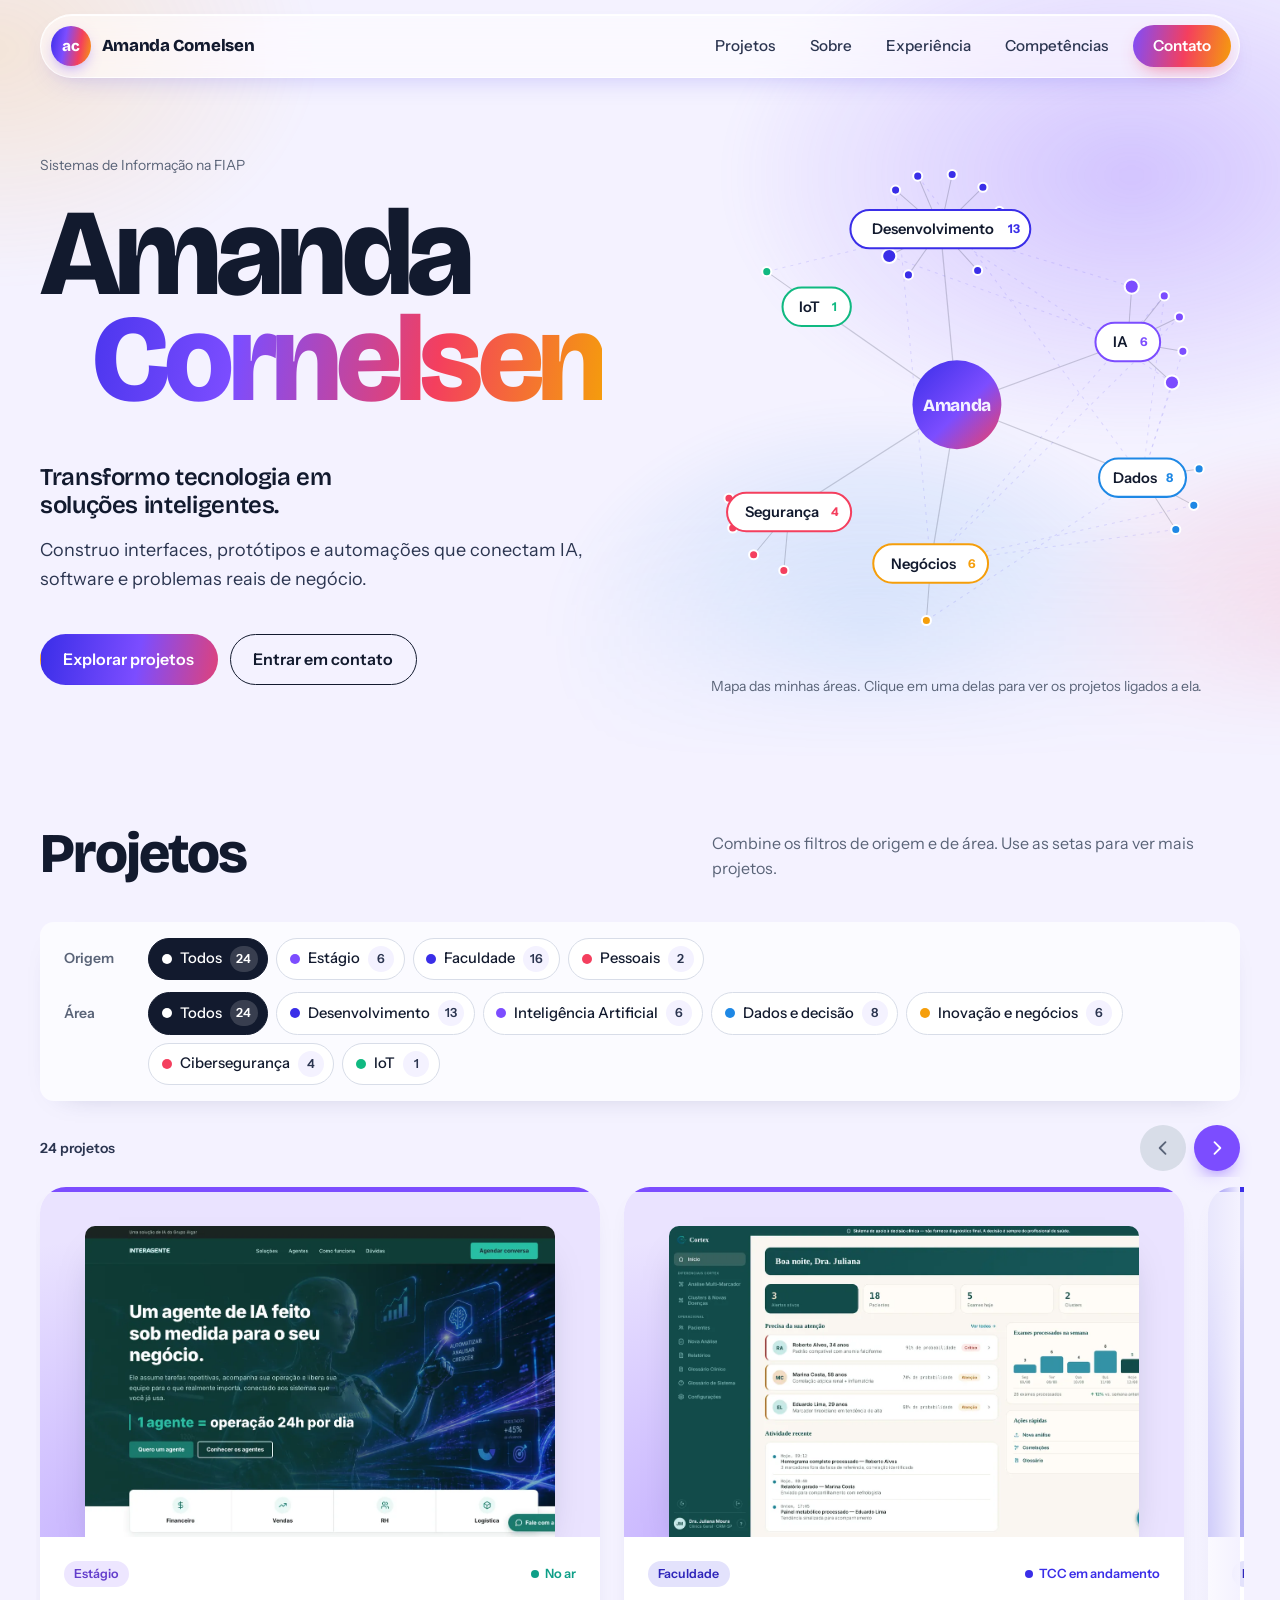
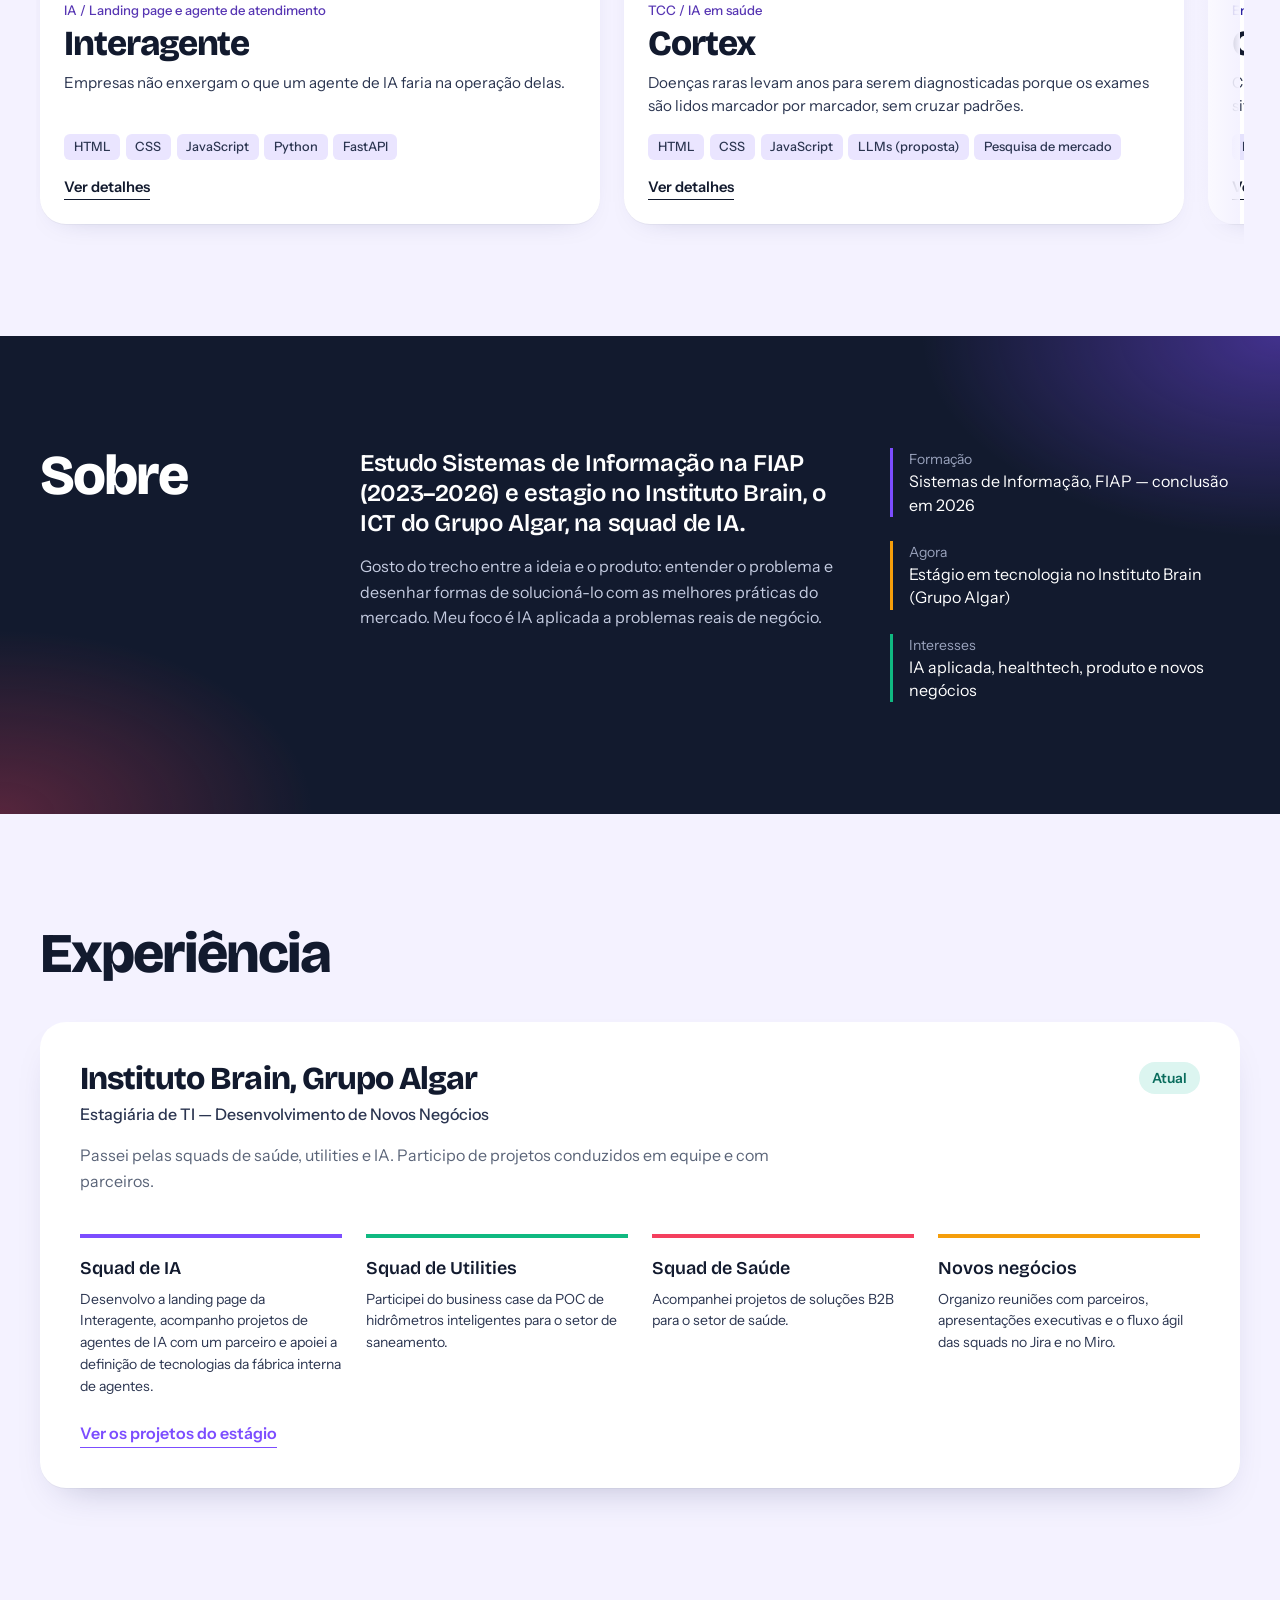
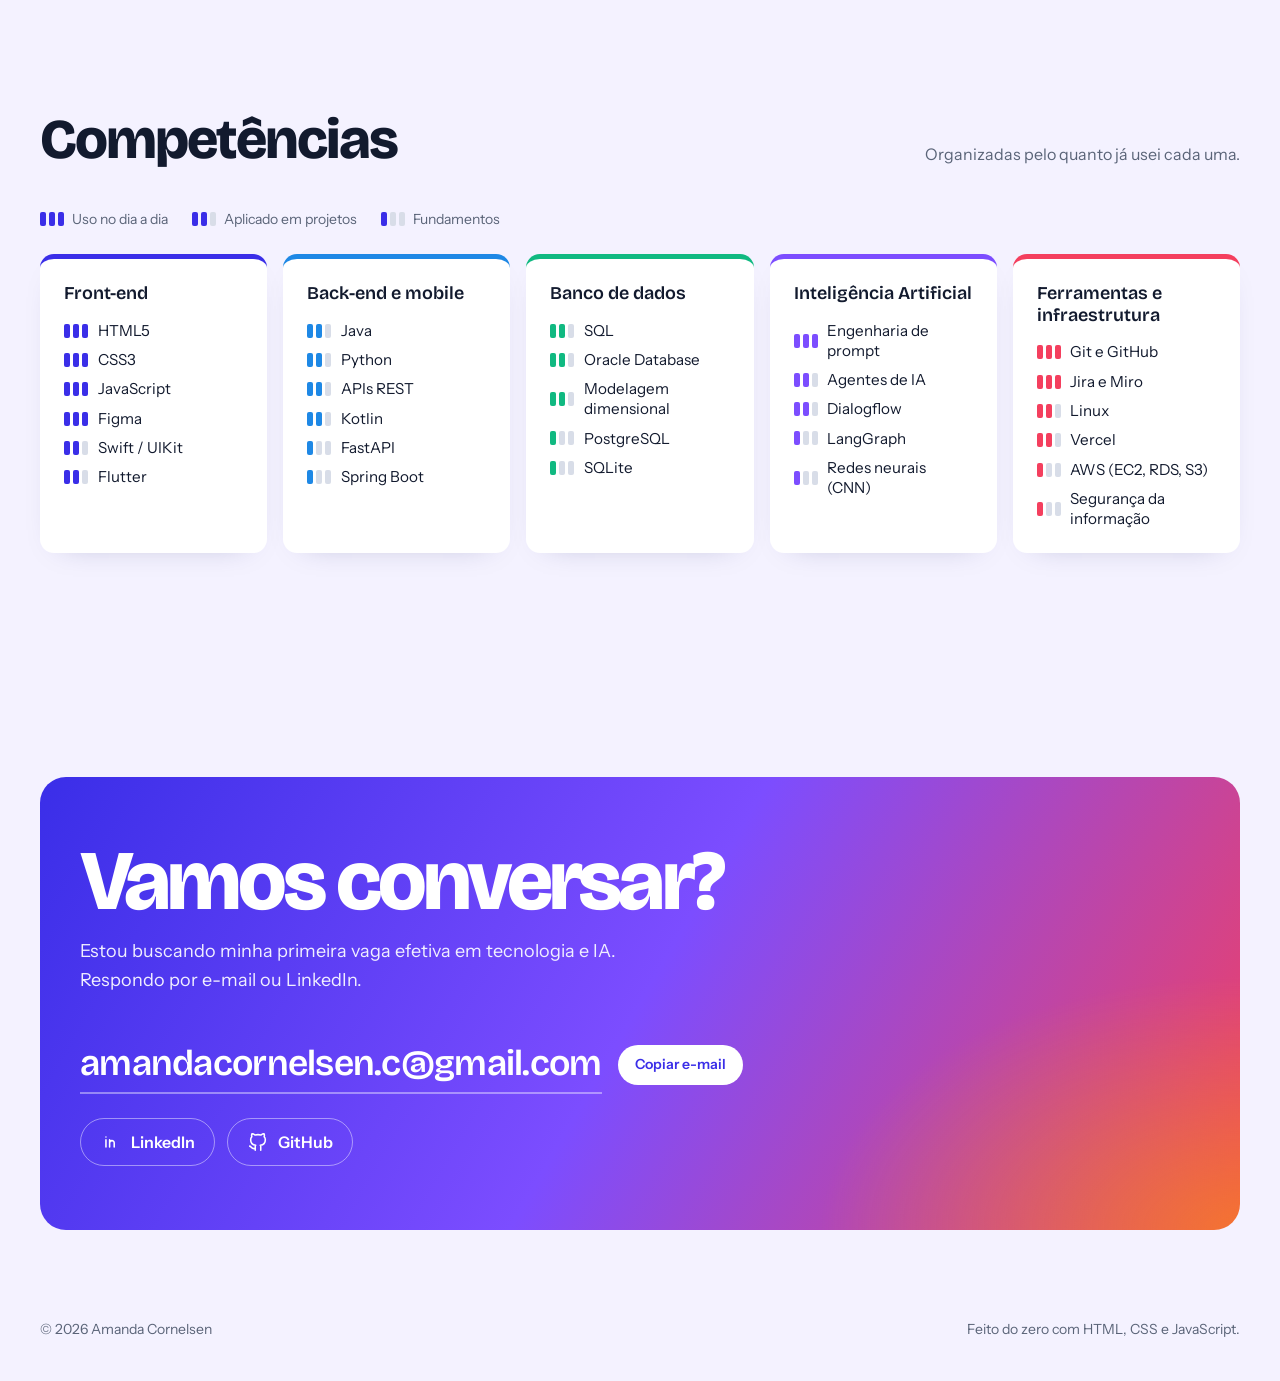
==== commit 2be844d0: "Add files via upload" ====
--- a/index.html
+++ b/index.html
@@ -76,14 +76,40 @@
       <div class="container">
         <div class="section__head">
           <h2 class="section__title" id="projects-title">Projetos</h2>
-          <p class="section__intro">Separados por estágio, faculdade e projetos pessoais. Cada cor representa uma área: use os filtros para ver só a que interessa.</p>
-        </div>
-
-        <div class="filters" role="toolbar" aria-label="Filtrar projetos por área" data-filters></div>
-        <p class="filters__status" aria-live="polite" data-filter-status></p>
-
-        <div class="project-groups" data-project-grid></div>
-
+          <p class="section__intro">Combine os filtros de origem e de área. Use as setas para ver mais projetos.</p>
+        </div>
+
+        <div class="filter-panel">
+          <div class="filter-row">
+            <span class="filter-row__label" id="filter-origin-label">Origem</span>
+            <div class="filters" role="toolbar" aria-labelledby="filter-origin-label" data-filters-origin></div>
+          </div>
+          <div class="filter-row">
+            <span class="filter-row__label" id="filter-area-label">Área</span>
+            <div class="filters" role="toolbar" aria-labelledby="filter-area-label" data-filters></div>
+          </div>
+        </div>
+
+        <div class="carousel-bar">
+          <p class="filters__status" aria-live="polite" data-filter-status></p>
+          <div class="carousel__nav" data-carousel-nav>
+            <button class="carousel__btn" type="button" data-carousel-prev aria-label="Ver projetos anteriores">
+              <svg viewBox="0 0 24 24" width="20" height="20" aria-hidden="true"><path d="M15 5l-7 7 7 7" fill="none" stroke="currentColor" stroke-width="2.2" stroke-linecap="round" stroke-linejoin="round"/></svg>
+            </button>
+            <button class="carousel__btn" type="button" data-carousel-next aria-label="Ver mais projetos">
+              <svg viewBox="0 0 24 24" width="20" height="20" aria-hidden="true"><path d="M9 5l7 7-7 7" fill="none" stroke="currentColor" stroke-width="2.2" stroke-linecap="round" stroke-linejoin="round"/></svg>
+            </button>
+          </div>
+        </div>
+
+        <div class="carousel" data-carousel>
+          <div class="carousel__track" role="list" tabindex="0" aria-label="Projetos" data-carousel-track></div>
+        </div>
+
+        <div class="carousel-empty" data-carousel-empty hidden>
+          <p>Nenhum projeto com essa combinação de filtros.</p>
+          <button class="btn btn--ghost" type="button" data-clear-filters>Limpar filtros</button>
+        </div>
       </div>
     </section>
 
@@ -129,7 +155,7 @@
           </header>
           <p class="job__summary">Passei pelas squads de saúde, utilities e IA. Participo de projetos conduzidos em equipe e com parceiros.</p>
           <ul class="job__areas" data-exp-list></ul>
-          <a class="job__link" href="#estagio">Ver os projetos do estágio</a>
+          <a class="job__link" href="#projetos" data-origin-link="estagio">Ver os projetos do estágio</a>
         </article>
       </div>
     </section>
--- a/css/components.css
+++ b/css/components.css
@@ -319,22 +319,17 @@
   stroke-opacity: 0.45;
 }
 
-/* ---------- Grade e cards de projeto ---------- */
-.project-grid {
-  display: grid;
-  grid-template-columns: repeat(12, minmax(0, 1fr));
-  grid-auto-flow: row dense;
-  gap: var(--space-3);
-}
-
+/* ---------- Cards de projeto ---------- */
 .card {
   position: relative;
   display: flex;
   flex-direction: column;
-  grid-column: span 4;
+  flex: 0 0 340px;
   border-radius: var(--radius-m);
   background: var(--paper);
   overflow: hidden;
+  scroll-snap-align: start;
+  box-shadow: 0 1px 0 rgba(18, 26, 46, 0.04), 0 10px 30px -22px rgba(29, 35, 92, 0.35);
   transition: transform 0.3s var(--ease), box-shadow 0.3s var(--ease);
 }
 
@@ -342,30 +337,10 @@
   display: none;
 }
 
-.card--xl {
-  grid-column: span 8;
-  grid-row: span 2;
+/* Projetos em destaque ocupam mais espaço no carrossel. */
+.card--feature {
+  flex-basis: 560px;
   border-radius: var(--radius-l);
-  box-shadow: var(--shadow-card);
-}
-
-.card--lg {
-  grid-column: span 4;
-  box-shadow: var(--shadow-card);
-}
-
-.card--wide,
-.card--full {
-  grid-column: span 8;
-  flex-direction: row;
-}
-
-.card--full {
-  grid-column: span 12;
-}
-
-.card--half {
-  grid-column: span 6;
 }
 
 /* Faixa colorida no topo de cada card: a cor indica a área do projeto. */
@@ -378,11 +353,6 @@
   background: var(--accent);
 }
 
-.card--md,
-.card--half {
-  box-shadow: 0 1px 0 rgba(18, 26, 46, 0.04), 0 10px 30px -22px rgba(29, 35, 92, 0.35);
-}
-
 .card:hover {
   transform: translateY(-4px);
   box-shadow: 0 24px 50px -24px color-mix(in srgb, var(--accent) 70%, transparent);
@@ -414,22 +384,23 @@
   overflow: hidden;
 }
 
-.card--xl .card__visual {
-  flex: 1;
-  aspect-ratio: auto;
-  min-height: 340px;
-  padding: 6% 7% 0;
+.card__body {
+  gap: 0.75rem;
+  padding: var(--space-4) var(--space-3) var(--space-3);
+}
+
+.card--text .card__title {
+  font-size: clamp(1.5rem, 1.2vw + 1rem, 1.85rem);
+}
+
+.card__visual {
+  position: relative;
+  aspect-ratio: 16 / 10;
+  padding: 7% 8% 0;
   background:
-    radial-gradient(circle at 80% 10%, color-mix(in srgb, var(--accent) 30%, transparent), transparent 55%),
-    color-mix(in srgb, var(--accent) 10%, var(--mist));
-}
-
-.card--wide .card__visual,
-.card--full .card__visual {
-  flex: 1.15;
-  aspect-ratio: auto;
-  min-height: 260px;
-  padding: 6% 6% 0;
+    radial-gradient(circle at 15% 110%, color-mix(in srgb, var(--accent) 35%, transparent), transparent 55%),
+    color-mix(in srgb, var(--accent) 16%, var(--paper));
+  overflow: hidden;
 }
 
 
@@ -441,16 +412,7 @@
   flex: 1;
 }
 
-.card--xl .card__body {
-  flex: 0;
-  padding: var(--space-3) var(--space-4) var(--space-4);
-}
-
-.card--wide .card__body,
-.card--full .card__body {
-  flex: 1;
-  justify-content: center;
-}
+
 
 .card__meta {
   display: flex;
@@ -477,8 +439,8 @@
   letter-spacing: -0.03em;
 }
 
-.card--xl .card__title {
-  font-size: clamp(2rem, 3vw + 1rem, 3rem);
+.card--feature .card__title {
+  font-size: clamp(1.75rem, 1.5vw + 1rem, 2.25rem);
 }
 
 .card__text {
@@ -748,58 +710,6 @@
   color: var(--ink);
 }
 
-/* ---------- Grupos de projetos ---------- */
-.project-groups {
-  display: grid;
-  gap: var(--space-5);
-}
-
-.project-group[hidden] {
-  display: none;
-}
-
-.project-group__head {
-  display: flex;
-  flex-wrap: wrap;
-  align-items: center;
-  gap: 0.5rem 1rem;
-  margin-bottom: var(--space-3);
-  padding-bottom: var(--space-2);
-  border-bottom: 3px solid var(--group);
-}
-
-.project-group__title::before {
-  content: '';
-  display: inline-block;
-  width: 0.55em;
-  height: 0.55em;
-  margin-right: 0.35em;
-  border-radius: 50%;
-  background: var(--group);
-  vertical-align: 0.08em;
-}
-
-.project-group__count {
-  padding: 0.2rem 0.7rem;
-  border-radius: 999px;
-  background: var(--group);
-  color: var(--paper);
-  font-size: 0.8rem;
-  font-weight: 600;
-}
-
-.project-group__title {
-  font-family: var(--font-display);
-  font-size: var(--step-3);
-  font-weight: 800;
-  letter-spacing: -0.03em;
-  line-height: 1;
-}
-
-.project-group__subtitle {
-  color: var(--slate);
-}
-
 /* ---------- Fotos reais ---------- */
 .visual {
   position: relative;
@@ -926,3 +836,182 @@
   max-width: 760px;
   padding-top: var(--space-4);
 }
+
+/* ---------- Carrossel por grupo ---------- */
+.carousel__nav {
+  flex-shrink: 0;
+}
+
+.carousel__nav {
+  display: flex;
+  gap: 0.5rem;
+}
+
+.carousel__btn {
+  display: grid;
+  place-items: center;
+  width: 46px;
+  height: 46px;
+  border: 0;
+  border-radius: 50%;
+  background: var(--group);
+  color: var(--paper);
+  box-shadow: 0 10px 20px -10px var(--group);
+  transition: transform 0.2s var(--ease), opacity 0.2s, background-color 0.2s;
+}
+
+.carousel__btn:hover:not(:disabled) {
+  transform: scale(1.08);
+}
+
+.carousel__btn:active:not(:disabled) {
+  transform: scale(0.95);
+}
+
+.carousel__btn:disabled {
+  background: var(--line);
+  color: var(--slate);
+  box-shadow: none;
+  cursor: default;
+}
+
+.carousel {
+  position: relative;
+}
+
+/* Esmaecido na borda indica que há mais cards para o lado. */
+.carousel::before,
+.carousel::after {
+  content: '';
+  position: absolute;
+  top: 0;
+  bottom: 24px;
+  z-index: 2;
+  width: 56px;
+  pointer-events: none;
+  opacity: 0;
+  transition: opacity 0.25s;
+}
+
+.carousel::before {
+  left: 0;
+  background: linear-gradient(90deg, var(--mist), transparent);
+}
+
+.carousel::after {
+  right: 0;
+  background: linear-gradient(-90deg, var(--mist), transparent);
+}
+
+.carousel.can-prev::before,
+.carousel.can-next::after {
+  opacity: 1;
+}
+
+.carousel__track {
+  display: flex;
+  align-items: stretch;
+  gap: var(--space-3);
+  /* Espaço para a sombra e o movimento do hover não serem cortados. */
+  padding: 10px 4px 24px;
+  margin: -10px -4px -24px;
+  overflow-x: auto;
+  overscroll-behavior-x: contain;
+  scroll-snap-type: x mandatory;
+  scroll-padding-inline: 4px;
+  scrollbar-width: none;
+}
+
+.carousel__track::-webkit-scrollbar {
+  display: none;
+}
+
+.carousel__track:focus-visible {
+  outline: 3px solid var(--group);
+  outline-offset: 2px;
+}
+
+
+/* ---------- Painel de filtros ---------- */
+.projects {
+  --group: var(--violet);
+}
+
+.filter-panel {
+  display: grid;
+  gap: 0.75rem;
+  padding: var(--space-2) var(--space-3);
+  border-radius: var(--radius-m);
+  background: rgba(255, 255, 255, 0.7);
+  box-shadow: 0 10px 30px -24px rgba(29, 35, 92, 0.4);
+}
+
+.filter-row {
+  display: grid;
+  grid-template-columns: 4.5rem minmax(0, 1fr);
+  align-items: start;
+  gap: 0.75rem;
+}
+
+.filter-row__label {
+  padding-top: 0.6rem;
+  font-size: var(--step--1);
+  font-weight: 600;
+  color: var(--slate);
+}
+
+.carousel-bar {
+  display: flex;
+  align-items: center;
+  justify-content: space-between;
+  gap: var(--space-2);
+  margin: var(--space-3) 0 var(--space-2);
+}
+
+.carousel-bar .filters__status {
+  min-height: 0;
+  margin: 0;
+  font-weight: 600;
+  color: var(--ink-soft);
+}
+
+.carousel[hidden],
+.carousel__nav[hidden] {
+  display: none;
+}
+
+.carousel-empty {
+  display: grid;
+  justify-items: start;
+  gap: var(--space-2);
+  padding: var(--space-4);
+  border: 2px dashed var(--line);
+  border-radius: var(--radius-m);
+  color: var(--ink-soft);
+}
+
+.carousel-empty[hidden] {
+  display: none;
+}
+
+/* Origem do projeto no card (estágio, faculdade ou pessoal). */
+.card__origin {
+  padding: 0.2rem 0.65rem;
+  border-radius: 999px;
+  background: color-mix(in srgb, var(--group) 14%, white);
+  color: color-mix(in srgb, var(--group) 80%, black);
+  font-size: 0.78rem;
+  font-weight: 600;
+}
+
+.card__type {
+  margin-top: 0.2rem;
+  font-size: 0.82rem;
+  font-weight: 500;
+  color: color-mix(in srgb, var(--accent) 70%, black);
+}
+
+.card__type + .card__title,
+.card__type + .detail__title {
+  margin-top: -0.3rem;
+}
--- a/css/responsive.css
+++ b/css/responsive.css
@@ -4,12 +4,6 @@
 
 /* Notebooks e tablets em paisagem */
 @media (max-width: 1080px) {
-  .card--xl { grid-column: span 12; grid-row: auto; }
-  .card--lg { grid-column: span 6; }
-  .card--wide,
-  .card--full { grid-column: span 12; }
-  .card--md,
-  .card--half { grid-column: span 6; }
 
   .skills__grid { grid-template-columns: repeat(3, minmax(0, 1fr)); }
   .job__areas { grid-template-columns: repeat(2, minmax(0, 1fr)); }
@@ -132,18 +126,8 @@
   .container { width: min(100% - 2rem, var(--container)); }
 
   .hero { padding-top: calc(var(--header-h) + 2rem); }
-  .hero__last { -webkit-text-stroke-width: 1.5px; padding-left: 0.3em; }
+  .hero__last { padding-left: 0.3em; }
   .hero__actions .btn { flex: 1 1 auto; }
-
-  .project-grid { gap: var(--space-2); }
-  .card--lg,
-  .card--md,
-  .card--half { grid-column: span 12; }
-  .card--xl .card__visual { min-height: 240px; }
-  .card--wide,
-  .card--full { flex-direction: column; }
-  .card--wide .card__visual,
-  .card--full .card__visual { min-height: 200px; flex: none; }
 
   .filters {
     flex-wrap: nowrap;
@@ -163,6 +147,14 @@
 
   .contact__inner { padding: var(--space-4) var(--space-3); }
 
+  .card { flex-basis: 82vw; }
+  .card--feature { flex-basis: 86vw; }
+  .carousel__btn { width: 40px; height: 40px; }
+  .filter-panel { padding: var(--space-2); }
+  .filter-row { grid-template-columns: 1fr; gap: 0.4rem; }
+  .filter-row__label { padding-top: 0; }
+  .filter-row .filters { margin-inline: -1rem; padding-inline: 1rem; }
+
   .project-modal {
     width: 100%;
     max-width: 100%;
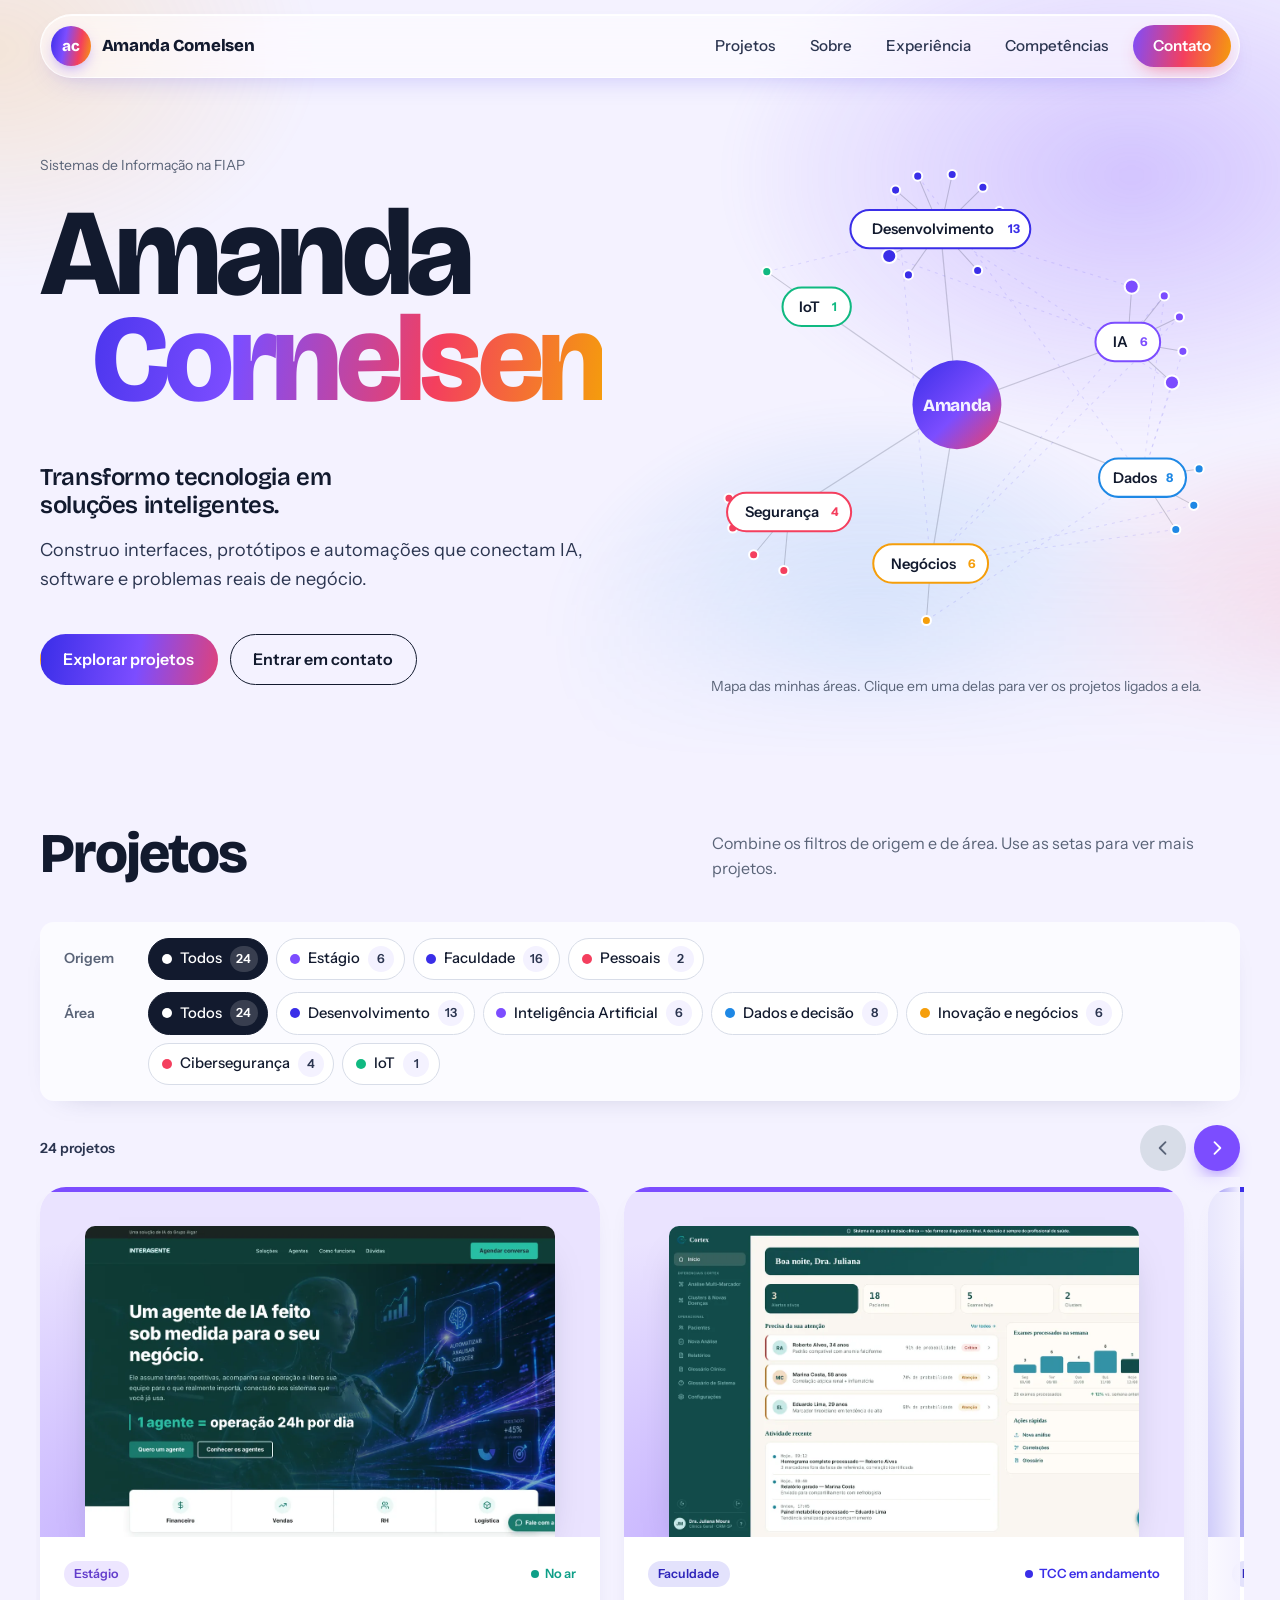
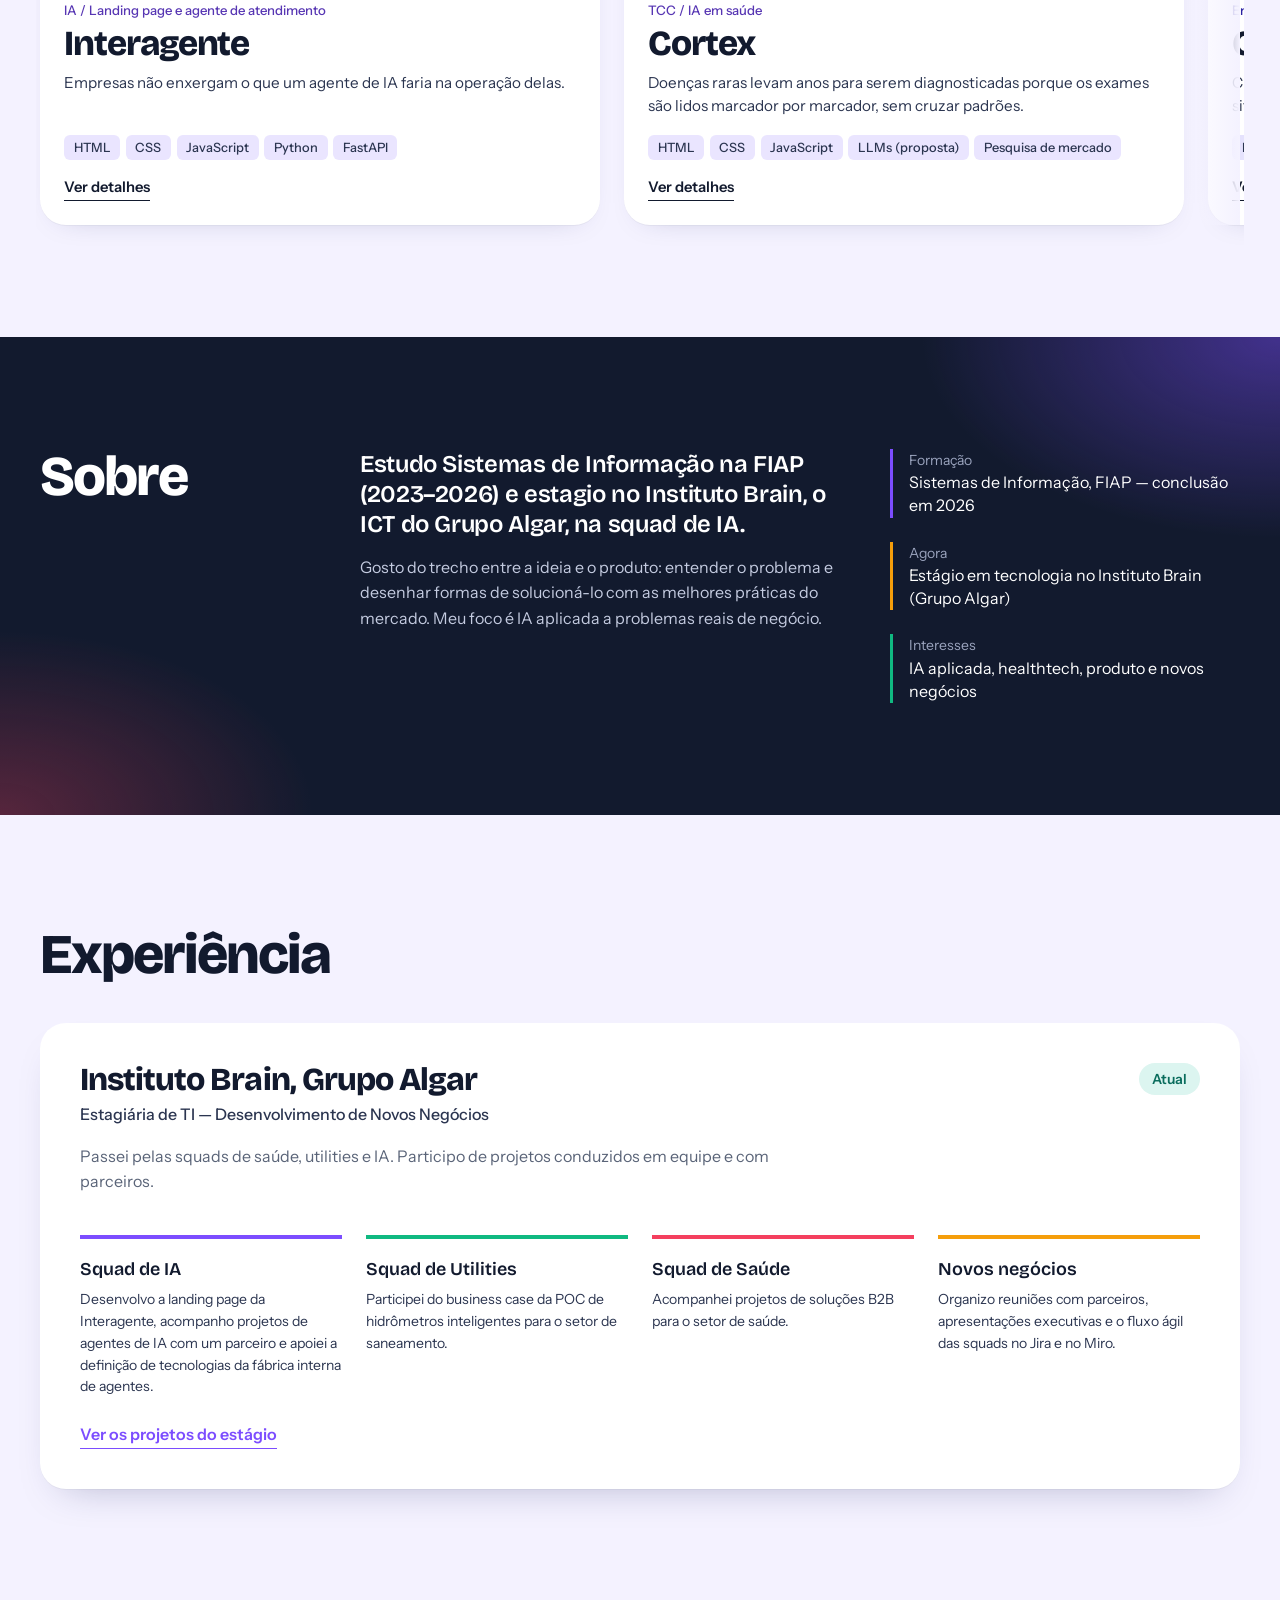
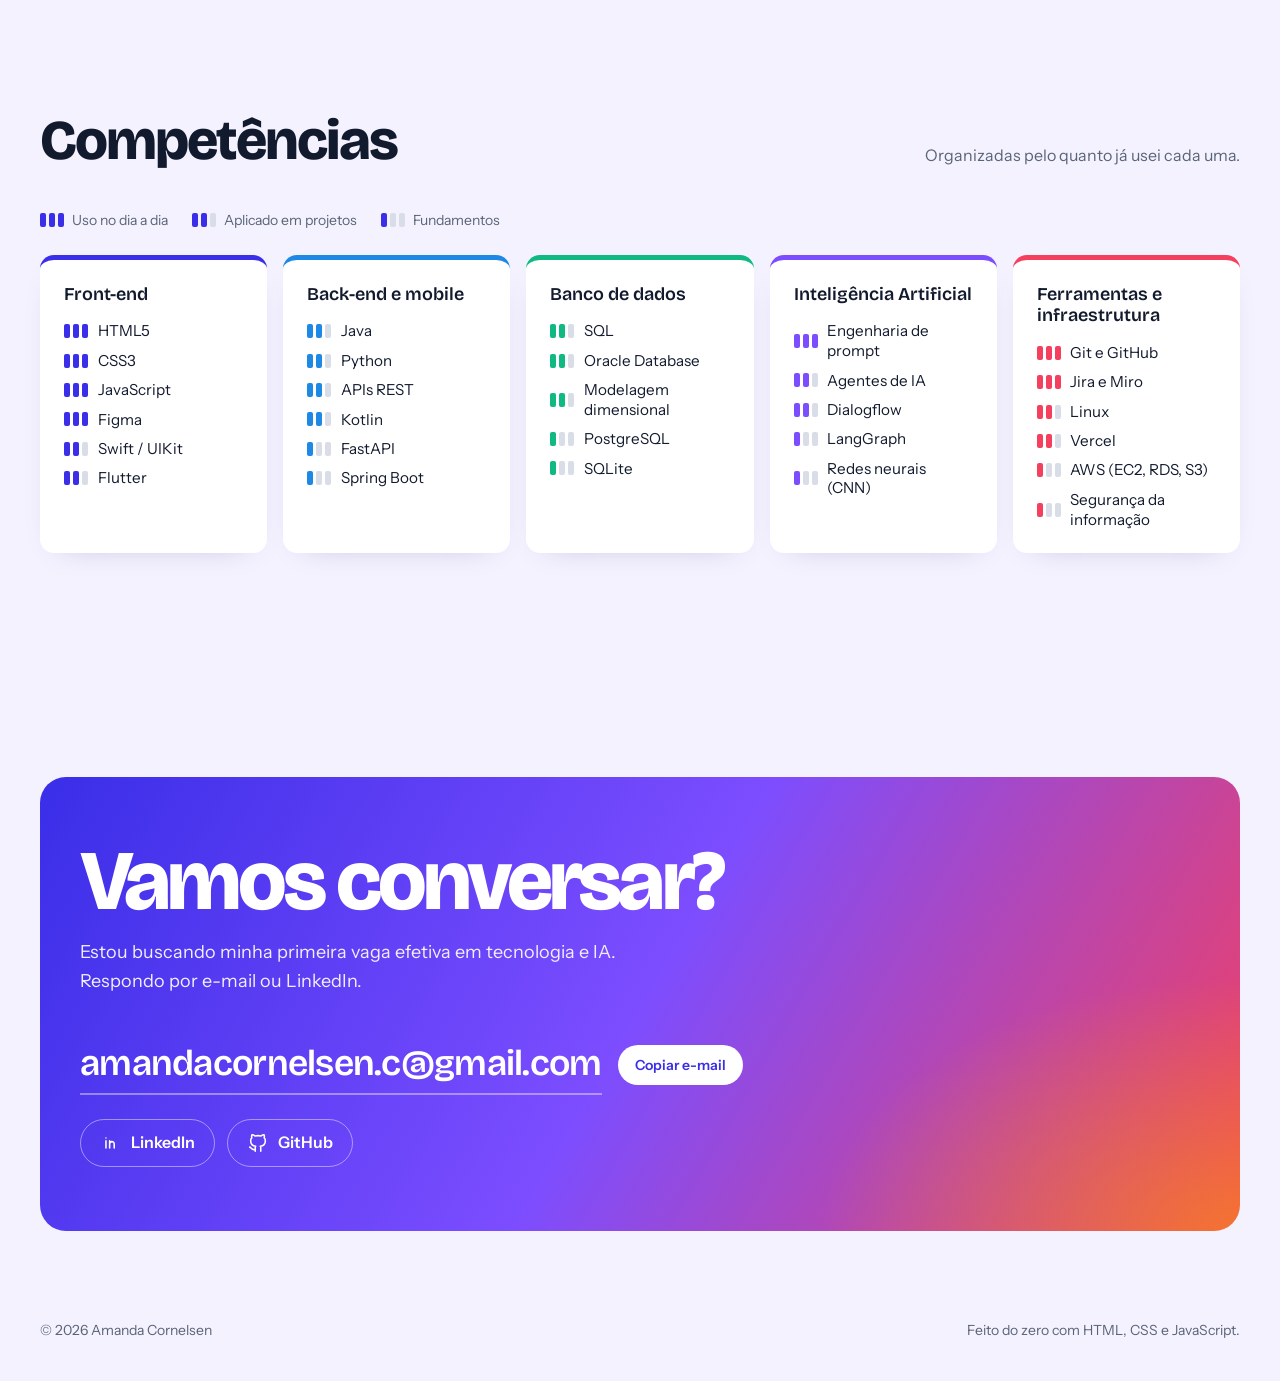
==== commit 7c7ccd1e: "Add files via upload" ====
--- a/index.html
+++ b/index.html
@@ -16,9 +16,9 @@
   <link rel="preconnect" href="https://fonts.gstatic.com" crossorigin>
   <link href="https://fonts.googleapis.com/css2?family=Bricolage+Grotesque:opsz,wght@12..96,400;12..96,600;12..96,800&family=Instrument+Sans:wght@400;500;600&display=swap" rel="stylesheet">
 
-  <link rel="stylesheet" href="css/style.css">
-  <link rel="stylesheet" href="css/components.css">
-  <link rel="stylesheet" href="css/responsive.css">
+  <link rel="stylesheet" href="css/style.css?v=20261103">
+  <link rel="stylesheet" href="css/components.css?v=20261103">
+  <link rel="stylesheet" href="css/responsive.css?v=20261103">
 </head>
 <body>
   <a class="skip-link" href="#conteudo">Pular para o conteúdo</a>
@@ -45,7 +45,6 @@
   </header>
 
   <main id="conteudo">
-    <!-- HERO -->
     <section class="hero" id="inicio" aria-labelledby="hero-title">
       <div class="container hero__grid">
         <div class="hero__copy">
@@ -71,7 +70,6 @@
       </div>
     </section>
 
-    <!-- PROJETOS -->
     <section class="section projects" id="projetos" aria-labelledby="projects-title">
       <div class="container">
         <div class="section__head">
@@ -113,7 +111,6 @@
       </div>
     </section>
 
-    <!-- SOBRE -->
     <section class="section about" id="sobre" aria-labelledby="about-title">
       <div class="container about__grid">
         <h2 class="section__title" id="about-title">Sobre</h2>
@@ -138,7 +135,6 @@
       </div>
     </section>
 
-    <!-- EXPERIÊNCIA -->
     <section class="section experience" id="experiencia" aria-labelledby="exp-title">
       <div class="container">
         <div class="section__head">
@@ -160,7 +156,6 @@
       </div>
     </section>
 
-    <!-- COMPETÊNCIAS -->
     <section class="section skills" id="competencias" aria-labelledby="skills-title">
       <div class="container">
         <div class="section__head">
@@ -172,7 +167,6 @@
       </div>
     </section>
 
-    <!-- CONTATO -->
     <section class="section contact" id="contato" aria-labelledby="contact-title">
       <div class="container contact__inner">
         <h2 class="contact__title" id="contact-title">Vamos conversar?</h2>
@@ -194,7 +188,6 @@
     </div>
   </footer>
 
-  <!-- Modal de detalhes do projeto -->
   <dialog class="project-modal" aria-labelledby="modal-title" data-modal>
     <div class="project-modal__inner">
       <button class="project-modal__close" type="button" aria-label="Fechar detalhes" data-modal-close>
@@ -204,10 +197,10 @@
     </div>
   </dialog>
 
-  <script src="js/config.js"></script>
-  <script src="js/projects.js"></script>
-  <script src="js/visuals.js"></script>
-  <script src="js/interactions.js"></script>
-  <script src="js/main.js"></script>
+  <script src="js/config.js?v=20261103"></script>
+  <script src="js/projects.js?v=20261103"></script>
+  <script src="js/visuals.js?v=20261103"></script>
+  <script src="js/interactions.js?v=20261103"></script>
+  <script src="js/main.js?v=20261103"></script>
 </body>
 </html>
--- a/css/style.css
+++ b/css/style.css
@@ -1,9 +1,4 @@
-/* ==========================================================================
-   Base: tokens, reset, tipografia e layout das seções
-   ========================================================================== */
-
 :root {
-  /* Cores */
   --mist: #f4f2ff;
   --paper: #ffffff;
   --ink: #121a2e;
@@ -22,7 +17,6 @@
   --amber: #b97b06;
   --screen: #161c2c;
 
-  /* Tipografia */
   --font-display: 'Bricolage Grotesque', 'Segoe UI', system-ui, sans-serif;
   --font-body: 'Instrument Sans', 'Segoe UI', system-ui, sans-serif;
   --step--1: 0.875rem;
@@ -33,7 +27,6 @@
   --step-4: clamp(2.25rem, 4vw + 1rem, 3.5rem);
   --step-hero: clamp(3.5rem, 9vw + 0.5rem, 8.5rem);
 
-  /* Espaço e forma */
   --space-1: 0.5rem;
   --space-2: 1rem;
   --space-3: 1.5rem;
@@ -50,7 +43,6 @@
   --shadow-card: 0 1px 0 rgba(18, 26, 46, 0.04), 0 18px 40px -24px rgba(29, 35, 92, 0.35);
 }
 
-/* Reset enxuto */
 *,
 *::before,
 *::after {
@@ -148,8 +140,6 @@
   margin-inline: auto;
 }
 
-/* ---------- Cabeçalho ---------- */
-/* Barra flutuante em formato de pílula, com fundo de vidro. */
 .site-header {
   position: fixed;
   inset: 14px 0 auto;
@@ -178,7 +168,6 @@
   transition: box-shadow 0.3s var(--ease);
 }
 
-/* O vidro fica num pseudo-elemento para não prender o menu mobile dentro da pílula. */
 .nav::before {
   content: '';
   position: absolute;
@@ -252,7 +241,6 @@
   background: rgba(124, 77, 255, 0.08);
 }
 
-/* Seção atual: pílula colorida. */
 .nav__link.is-active {
   color: var(--violet);
   background: rgba(124, 77, 255, 0.12);
@@ -281,7 +269,6 @@
   display: none;
 }
 
-/* ---------- Hero ---------- */
 .hero {
   position: relative;
   padding: calc(var(--header-h) + var(--space-5) + 14px) 0 var(--space-5);
@@ -289,7 +276,6 @@
   isolation: isolate;
 }
 
-/* Manchas de cor ao fundo do topo. */
 .hero::before {
   content: '';
   position: absolute;
@@ -336,7 +322,6 @@
 }
 
 .hero__last {
-  /* O sobrenome recua e ganha um degradê: a tipografia vira o elemento visual. */
   padding-left: 0.42em;
   padding-bottom: 0.08em;
   background: var(--rainbow);
@@ -380,7 +365,6 @@
   color: var(--slate);
 }
 
-/* Entrada orquestrada única: só o hero se anima no carregamento. */
 .is-ready .hero__first,
 .is-ready .hero__last,
 .is-ready .hero__tagline,
@@ -406,7 +390,6 @@
   to { opacity: 1; transform: none; }
 }
 
-/* ---------- Seções ---------- */
 .section {
   padding: var(--space-6) 0;
 }
@@ -433,7 +416,6 @@
   color: var(--slate);
 }
 
-/* ---------- Projetos ---------- */
 .projects {
   padding-top: var(--space-5);
 }
@@ -445,7 +427,6 @@
   max-width: 70ch;
 }
 
-/* ---------- Sobre ---------- */
 .about {
   position: relative;
   background:
@@ -505,7 +486,6 @@
   line-height: 1.45;
 }
 
-/* ---------- Experiência ---------- */
 .job {
   padding: var(--space-4);
   background: var(--paper);
@@ -579,7 +559,6 @@
   line-height: 1.55;
 }
 
-/* ---------- Competências ---------- */
 .skills__legend {
   display: flex;
   flex-wrap: wrap;
@@ -636,7 +615,6 @@
   line-height: 1.3;
 }
 
-/* ---------- Contato ---------- */
 .contact {
   padding-bottom: var(--space-5);
 }
@@ -700,7 +678,6 @@
   margin-top: var(--space-3);
 }
 
-/* ---------- Rodapé ---------- */
 .site-footer {
   padding: var(--space-3) 0 var(--space-4);
   font-size: var(--step--1);
@@ -714,7 +691,6 @@
   gap: var(--space-1);
 }
 
-/* ---------- Movimento reduzido ---------- */
 @media (prefers-reduced-motion: reduce) {
   html {
     scroll-behavior: auto;
--- a/css/components.css
+++ b/css/components.css
@@ -1,8 +1,3 @@
-/* ==========================================================================
-   Componentes: botões, selos, filtros, mapa, cards, telas e modal
-   ========================================================================== */
-
-/* ---------- Botões ---------- */
 .btn {
   display: inline-flex;
   align-items: center;
@@ -60,7 +55,6 @@
   color: var(--paper);
 }
 
-/* ---------- Chips e selos ---------- */
 .chips {
   display: flex;
   flex-wrap: wrap;
@@ -108,7 +102,6 @@
   border: 1.5px dashed currentColor;
 }
 
-/* Nível de familiaridade: três segmentos, sem porcentagem. */
 .level {
   display: inline-flex;
   gap: 3px;
@@ -128,7 +121,6 @@
   background: var(--c, var(--cobalt));
 }
 
-/* ---------- Filtros ---------- */
 .filters {
   display: flex;
   flex-wrap: wrap;
@@ -201,7 +193,6 @@
   color: var(--slate);
 }
 
-/* ---------- Mapa de áreas (hero) ---------- */
 .graph {
   width: 100%;
   height: auto;
@@ -289,7 +280,6 @@
   stroke-width: 3;
 }
 
-/* Ao focar uma área, os projetos ligados a ela se destacam. */
 .graph[class*='is-focus-'] .graph__leaf-line,
 .graph[class*='is-focus-'] .graph__cross {
   stroke-opacity: 0.06;
@@ -319,7 +309,6 @@
   stroke-opacity: 0.45;
 }
 
-/* ---------- Cards de projeto ---------- */
 .card {
   position: relative;
   display: flex;
@@ -337,13 +326,11 @@
   display: none;
 }
 
-/* Projetos em destaque ocupam mais espaço no carrossel. */
 .card--feature {
   flex-basis: 560px;
   border-radius: var(--radius-l);
 }
 
-/* Faixa colorida no topo de cada card: a cor indica a área do projeto. */
 .card::before {
   content: '';
   position: absolute;
@@ -358,7 +345,6 @@
   box-shadow: 0 24px 50px -24px color-mix(in srgb, var(--accent) 70%, transparent);
 }
 
-/* Cards sem imagem: só texto, com a cor da área ao fundo. */
 .card--text {
   background:
     radial-gradient(circle at 105% -10%, color-mix(in srgb, var(--accent) 28%, transparent) 0 32%, transparent 33%),
@@ -403,7 +389,6 @@
   overflow: hidden;
 }
 
-
 .card__body {
   display: flex;
   flex-direction: column;
@@ -411,8 +396,6 @@
   padding: var(--space-3);
   flex: 1;
 }
-
-
 
 .card__meta {
   display: flex;
@@ -455,7 +438,6 @@
   padding-top: 0.4rem;
 }
 
-/* O botão cobre o card inteiro para facilitar o clique. */
 .card__open {
   align-self: flex-start;
   margin-top: 0.4rem;
@@ -488,7 +470,6 @@
   outline-offset: 3px;
 }
 
-/* ---------- Redes sociais ---------- */
 .social {
   display: inline-flex;
   align-items: center;
@@ -507,7 +488,6 @@
   color: var(--cobalt);
 }
 
-/* ---------- Modal ---------- */
 .project-modal {
   width: min(100% - 2rem, 1080px);
   max-height: min(100% - 2rem, 860px);
@@ -710,7 +690,6 @@
   color: var(--ink);
 }
 
-/* ---------- Fotos reais ---------- */
 .visual {
   position: relative;
   height: 100%;
@@ -767,7 +746,6 @@
   font-weight: 600;
 }
 
-/* Prints de celular e diagramas não são cortados. */
 .visual--phone,
 .visual--contain {
   display: grid;
@@ -809,7 +787,6 @@
   object-fit: contain;
 }
 
-
 .job__link {
   display: inline-block;
   margin-top: var(--space-3);
@@ -823,7 +800,6 @@
   color: var(--cobalt);
 }
 
-/* Detalhes sem imagem: uma coluna, com faixa colorida no topo. */
 .detail--text {
   grid-template-columns: 1fr;
   border-top: 8px solid var(--accent);
@@ -837,7 +813,6 @@
   padding-top: var(--space-4);
 }
 
-/* ---------- Carrossel por grupo ---------- */
 .carousel__nav {
   flex-shrink: 0;
 }
@@ -879,7 +854,6 @@
   position: relative;
 }
 
-/* Esmaecido na borda indica que há mais cards para o lado. */
 .carousel::before,
 .carousel::after {
   content: '';
@@ -912,7 +886,7 @@
   display: flex;
   align-items: stretch;
   gap: var(--space-3);
-  /* Espaço para a sombra e o movimento do hover não serem cortados. */
+
   padding: 10px 4px 24px;
   margin: -10px -4px -24px;
   overflow-x: auto;
@@ -931,8 +905,6 @@
   outline-offset: 2px;
 }
 
-
-/* ---------- Painel de filtros ---------- */
 .projects {
   --group: var(--violet);
 }
@@ -994,7 +966,6 @@
   display: none;
 }
 
-/* Origem do projeto no card (estágio, faculdade ou pessoal). */
 .card__origin {
   padding: 0.2rem 0.65rem;
   border-radius: 999px;
@@ -1015,3 +986,127 @@
 .card__type + .detail__title {
   margin-top: -0.3rem;
 }
+
+.card__visual--art {
+  display: grid;
+  place-items: center;
+  padding: 6% 10%;
+  background:
+    radial-gradient(circle at 85% 15%, color-mix(in srgb, var(--accent) 30%, transparent), transparent 50%),
+    radial-gradient(circle at 10% 100%, color-mix(in srgb, var(--accent) 22%, transparent), transparent 55%),
+    color-mix(in srgb, var(--accent) 10%, var(--paper));
+}
+
+.visual--illustration {
+  display: grid;
+  place-items: center;
+  height: 100%;
+  width: 100%;
+  color: color-mix(in srgb, var(--accent) 85%, black);
+}
+
+.illustration {
+  width: 100%;
+  max-height: 100%;
+  overflow: visible;
+}
+
+.il-card {
+  fill: var(--paper);
+  stroke: color-mix(in srgb, var(--accent) 35%, white);
+  stroke-width: 2;
+}
+
+.il-soft {
+  fill: color-mix(in srgb, var(--accent) 18%, white);
+}
+
+.il-mid {
+  fill: color-mix(in srgb, var(--accent) 45%, white);
+}
+
+.il-solid {
+  fill: var(--accent);
+}
+
+.il-alert {
+  fill: #f59e0b;
+}
+
+.il-line,
+.il-soft-line,
+.il-check,
+.il-pulse {
+  fill: none;
+  stroke-linecap: round;
+  stroke-linejoin: round;
+  stroke-width: 5;
+}
+
+.il-line {
+  stroke: currentColor;
+}
+
+.il-soft-line {
+  stroke: color-mix(in srgb, var(--accent) 30%, white);
+  stroke-width: 10;
+}
+
+.il-check {
+  stroke: var(--paper);
+  stroke-width: 3;
+}
+
+.il-check.il-thick {
+  stroke: var(--accent);
+  stroke-width: 8;
+}
+
+.il-pulse {
+  stroke: color-mix(in srgb, var(--accent) 55%, white);
+  stroke-width: 4;
+}
+
+.il-thick {
+  stroke-width: 8;
+}
+
+.card:hover .illustration {
+  transform: scale(1.04);
+}
+
+.illustration {
+  transition: transform 0.5s var(--ease);
+}
+
+.card-stack {
+  display: flex;
+  flex: 0 0 340px;
+  flex-direction: column;
+  gap: var(--space-3);
+  scroll-snap-align: start;
+}
+
+.card-stack .card {
+  flex: 1 1 0;
+}
+
+.card-stack .card--text .card__body {
+  gap: 0.5rem;
+  padding: var(--space-3);
+}
+
+.card-stack .card--text .card__title {
+  font-size: 1.35rem;
+}
+
+.card-stack .card__text {
+  display: -webkit-box;
+  -webkit-line-clamp: 2;
+  -webkit-box-orient: vertical;
+  overflow: hidden;
+}
+
+.card-stack .chips {
+  margin-top: auto;
+}
--- a/css/responsive.css
+++ b/css/responsive.css
@@ -1,17 +1,10 @@
-/* ==========================================================================
-   Responsividade
-   ========================================================================== */
-
-/* Notebooks e tablets em paisagem */
 @media (max-width: 1080px) {
-
   .skills__grid { grid-template-columns: repeat(3, minmax(0, 1fr)); }
   .job__areas { grid-template-columns: repeat(2, minmax(0, 1fr)); }
   .about__grid { grid-template-columns: 1fr 1.6fr; }
   .about__facts { grid-column: 1 / -1; grid-template-columns: repeat(3, 1fr); }
 }
 
-/* Tablets */
 @media (max-width: 860px) {
   :root { --space-6: 5rem; }
 
@@ -115,7 +108,6 @@
   .detail__visual .visual { aspect-ratio: 16 / 10; }
 }
 
-/* Celulares */
 @media (max-width: 640px) {
   :root {
     --space-4: 1.75rem;
@@ -147,7 +139,8 @@
 
   .contact__inner { padding: var(--space-4) var(--space-3); }
 
-  .card { flex-basis: 82vw; }
+  .card,
+  .card-stack { flex-basis: 82vw; }
   .card--feature { flex-basis: 86vw; }
   .carousel__btn { width: 40px; height: 40px; }
   .filter-panel { padding: var(--space-2); }
@@ -169,7 +162,6 @@
   .detail__step:last-child { text-align: left; }
 }
 
-/* Telas largas: um pouco mais de respiro na grade */
 @media (min-width: 1400px) {
   :root { --container: 1280px; }
 }
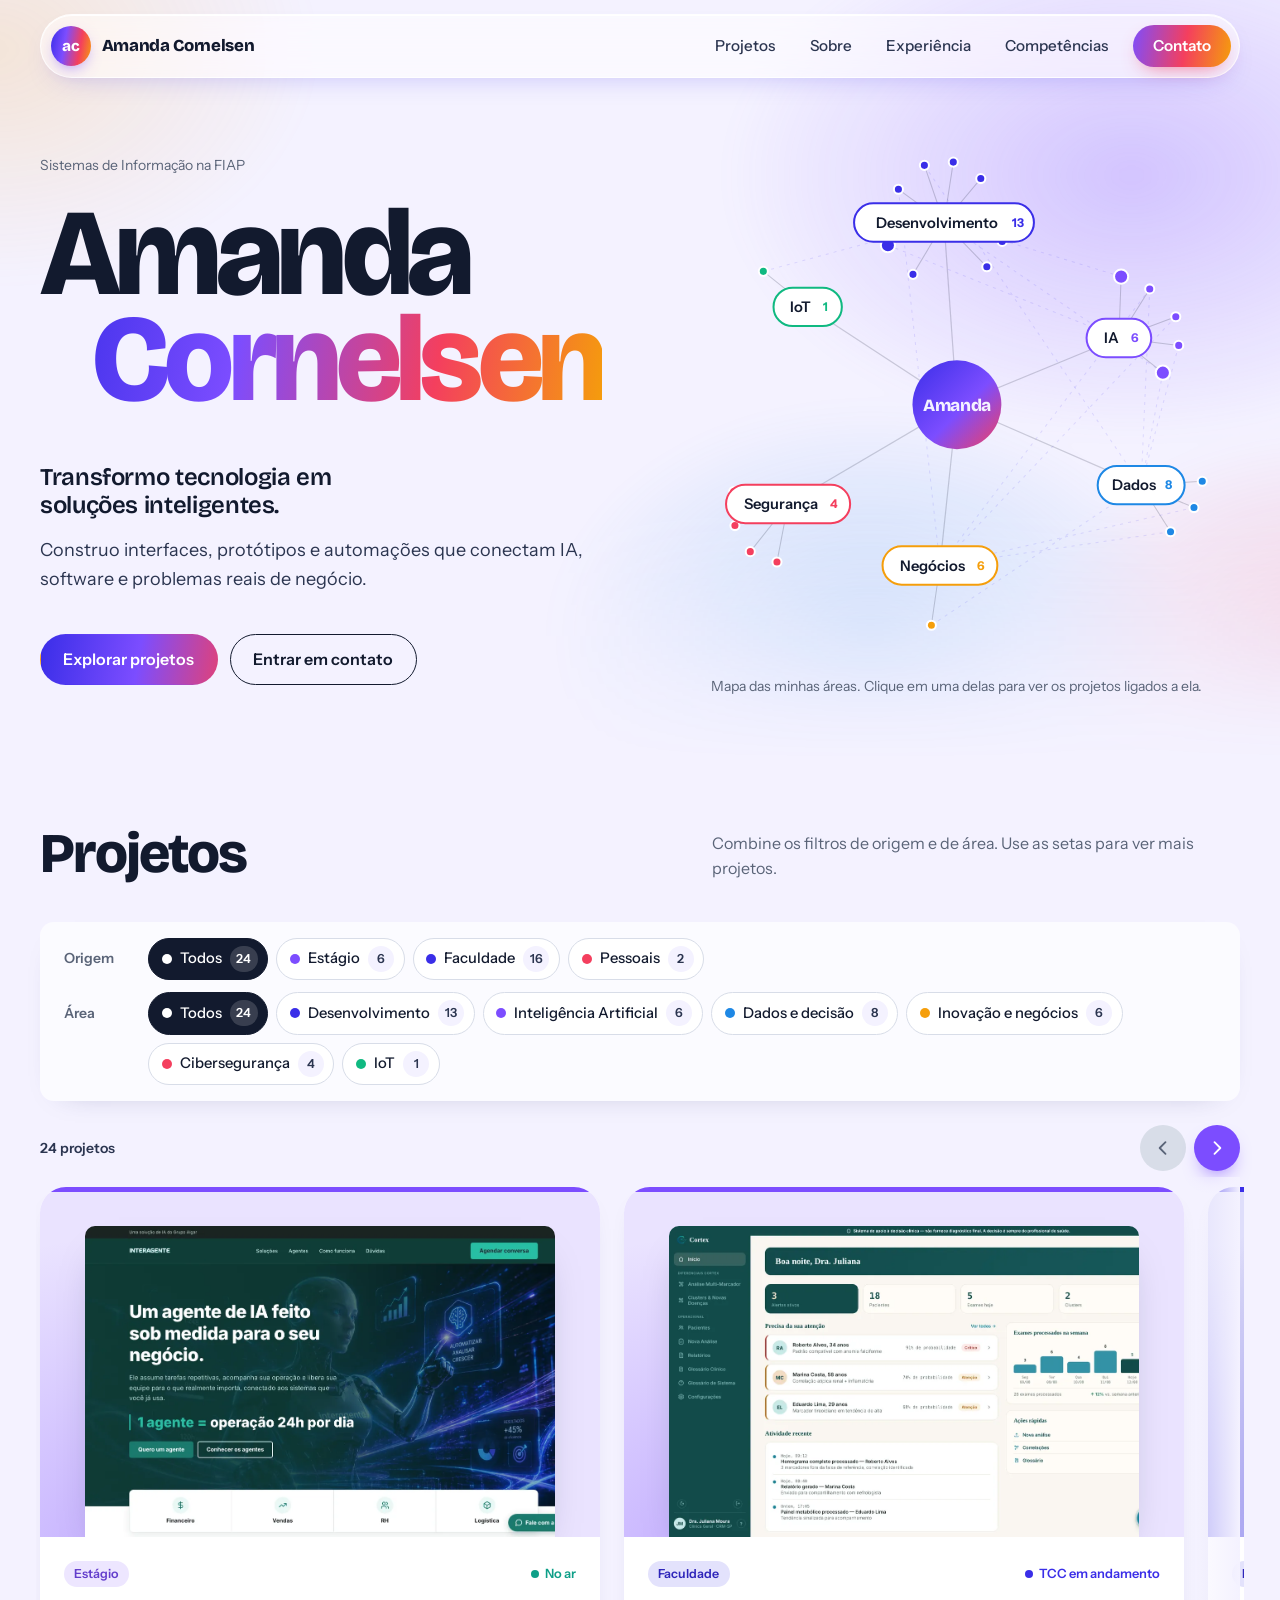
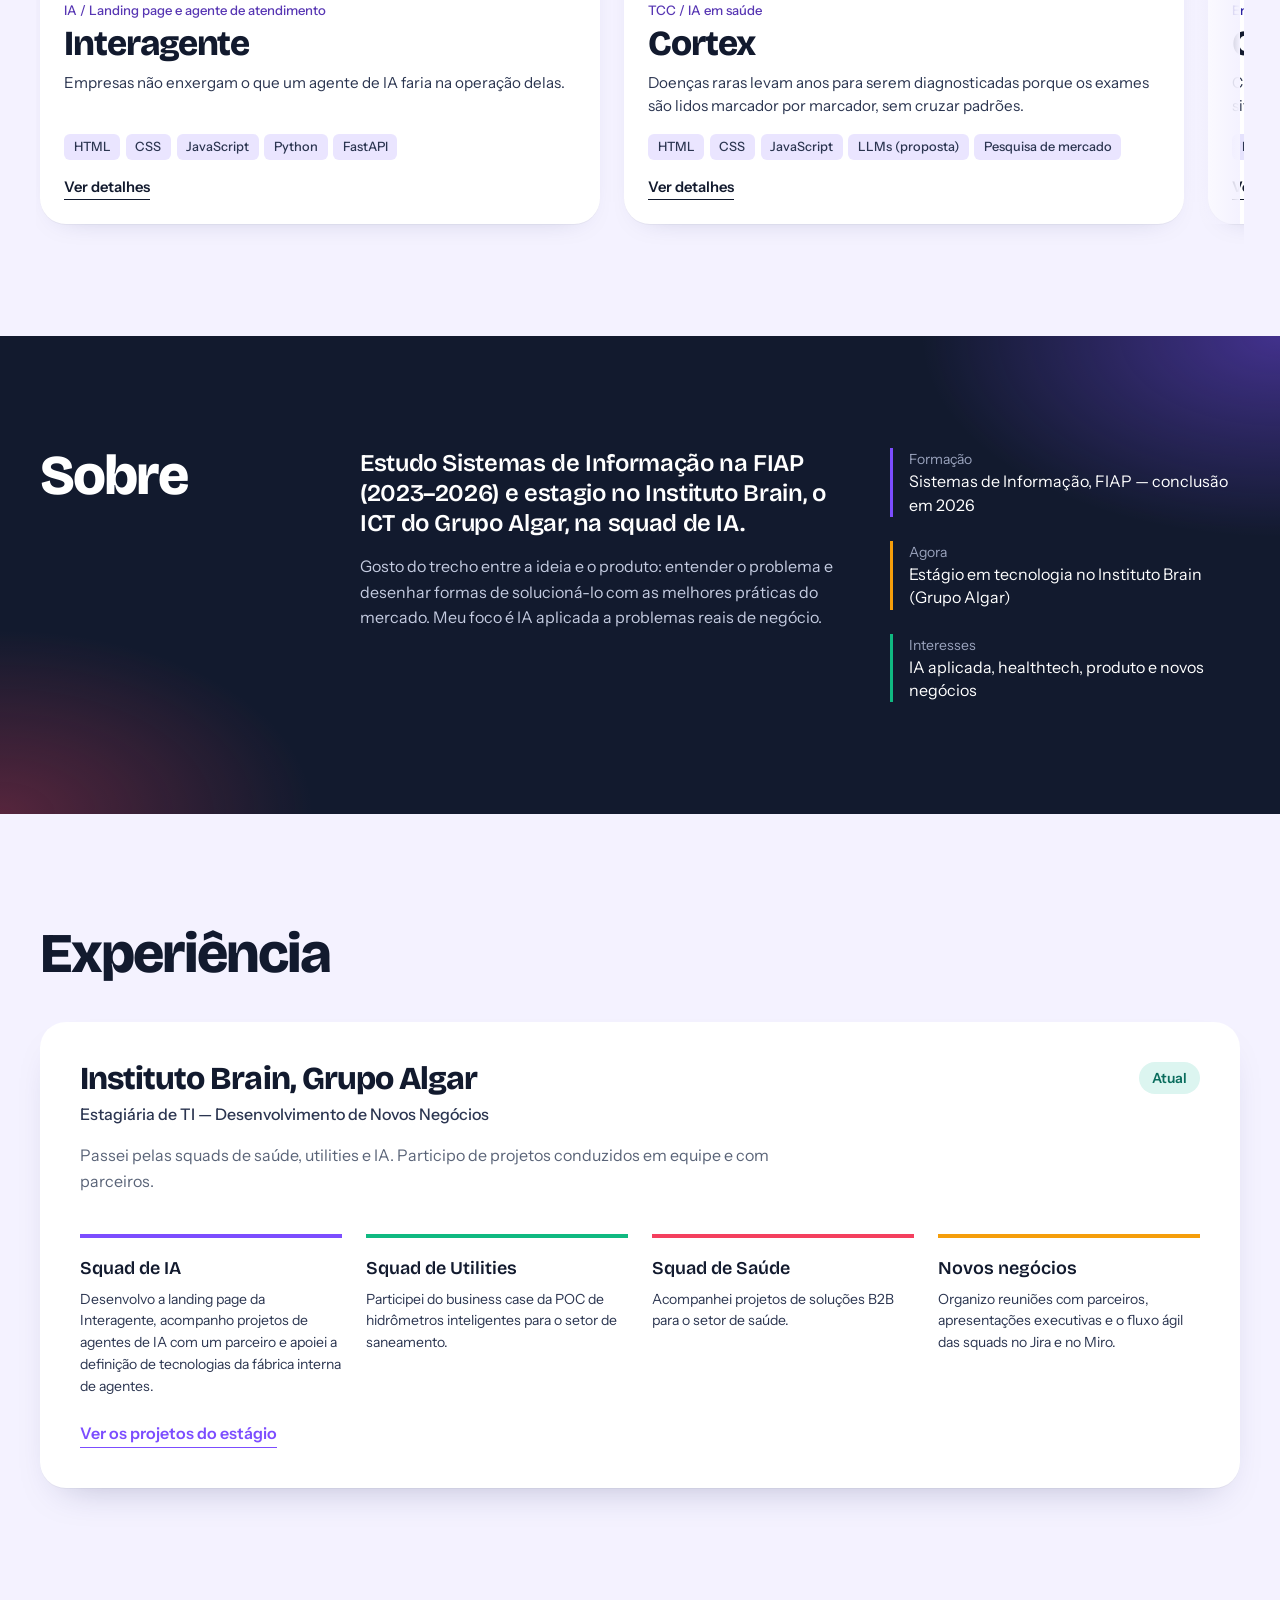
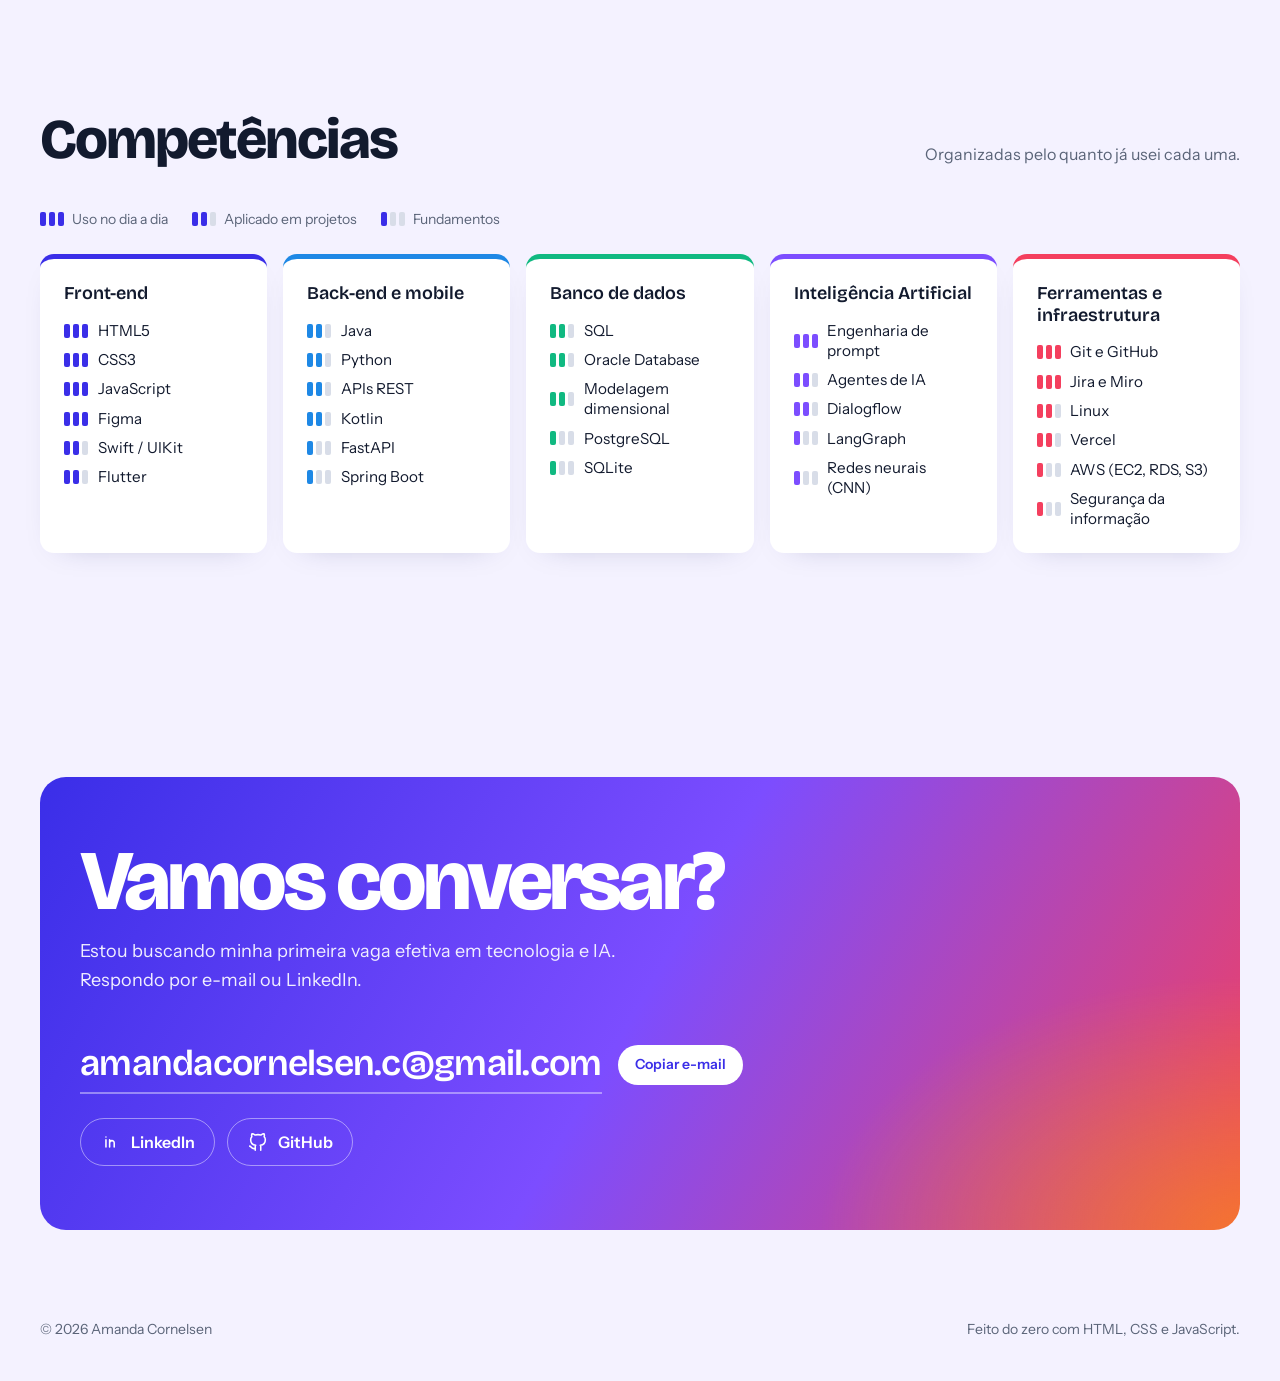
==== commit c67ffbe7: "Atualiza o portfolio e limpa arquivos soltos" ====
--- a/index.html
+++ b/index.html
@@ -16,9 +16,9 @@
   <link rel="preconnect" href="https://fonts.gstatic.com" crossorigin>
   <link href="https://fonts.googleapis.com/css2?family=Bricolage+Grotesque:opsz,wght@12..96,400;12..96,600;12..96,800&family=Instrument+Sans:wght@400;500;600&display=swap" rel="stylesheet">
 
-  <link rel="stylesheet" href="css/style.css?v=20261103">
-  <link rel="stylesheet" href="css/components.css?v=20261103">
-  <link rel="stylesheet" href="css/responsive.css?v=20261103">
+  <link rel="stylesheet" href="css/style.css">
+  <link rel="stylesheet" href="css/components.css">
+  <link rel="stylesheet" href="css/responsive.css">
 </head>
 <body>
   <a class="skip-link" href="#conteudo">Pular para o conteúdo</a>
@@ -197,10 +197,10 @@
     </div>
   </dialog>
 
-  <script src="js/config.js?v=20261103"></script>
-  <script src="js/projects.js?v=20261103"></script>
-  <script src="js/visuals.js?v=20261103"></script>
-  <script src="js/interactions.js?v=20261103"></script>
-  <script src="js/main.js?v=20261103"></script>
+  <script src="js/config.js"></script>
+  <script src="js/projects.js"></script>
+  <script src="js/visuals.js"></script>
+  <script src="js/interactions.js"></script>
+  <script src="js/main.js"></script>
 </body>
 </html>
--- a/css/components.css
+++ b/css/components.css
@@ -986,127 +986,3 @@
 .card__type + .detail__title {
   margin-top: -0.3rem;
 }
-
-.card__visual--art {
-  display: grid;
-  place-items: center;
-  padding: 6% 10%;
-  background:
-    radial-gradient(circle at 85% 15%, color-mix(in srgb, var(--accent) 30%, transparent), transparent 50%),
-    radial-gradient(circle at 10% 100%, color-mix(in srgb, var(--accent) 22%, transparent), transparent 55%),
-    color-mix(in srgb, var(--accent) 10%, var(--paper));
-}
-
-.visual--illustration {
-  display: grid;
-  place-items: center;
-  height: 100%;
-  width: 100%;
-  color: color-mix(in srgb, var(--accent) 85%, black);
-}
-
-.illustration {
-  width: 100%;
-  max-height: 100%;
-  overflow: visible;
-}
-
-.il-card {
-  fill: var(--paper);
-  stroke: color-mix(in srgb, var(--accent) 35%, white);
-  stroke-width: 2;
-}
-
-.il-soft {
-  fill: color-mix(in srgb, var(--accent) 18%, white);
-}
-
-.il-mid {
-  fill: color-mix(in srgb, var(--accent) 45%, white);
-}
-
-.il-solid {
-  fill: var(--accent);
-}
-
-.il-alert {
-  fill: #f59e0b;
-}
-
-.il-line,
-.il-soft-line,
-.il-check,
-.il-pulse {
-  fill: none;
-  stroke-linecap: round;
-  stroke-linejoin: round;
-  stroke-width: 5;
-}
-
-.il-line {
-  stroke: currentColor;
-}
-
-.il-soft-line {
-  stroke: color-mix(in srgb, var(--accent) 30%, white);
-  stroke-width: 10;
-}
-
-.il-check {
-  stroke: var(--paper);
-  stroke-width: 3;
-}
-
-.il-check.il-thick {
-  stroke: var(--accent);
-  stroke-width: 8;
-}
-
-.il-pulse {
-  stroke: color-mix(in srgb, var(--accent) 55%, white);
-  stroke-width: 4;
-}
-
-.il-thick {
-  stroke-width: 8;
-}
-
-.card:hover .illustration {
-  transform: scale(1.04);
-}
-
-.illustration {
-  transition: transform 0.5s var(--ease);
-}
-
-.card-stack {
-  display: flex;
-  flex: 0 0 340px;
-  flex-direction: column;
-  gap: var(--space-3);
-  scroll-snap-align: start;
-}
-
-.card-stack .card {
-  flex: 1 1 0;
-}
-
-.card-stack .card--text .card__body {
-  gap: 0.5rem;
-  padding: var(--space-3);
-}
-
-.card-stack .card--text .card__title {
-  font-size: 1.35rem;
-}
-
-.card-stack .card__text {
-  display: -webkit-box;
-  -webkit-line-clamp: 2;
-  -webkit-box-orient: vertical;
-  overflow: hidden;
-}
-
-.card-stack .chips {
-  margin-top: auto;
-}
--- a/css/responsive.css
+++ b/css/responsive.css
@@ -139,8 +139,7 @@
 
   .contact__inner { padding: var(--space-4) var(--space-3); }
 
-  .card,
-  .card-stack { flex-basis: 82vw; }
+  .card { flex-basis: 82vw; }
   .card--feature { flex-basis: 86vw; }
   .carousel__btn { width: 40px; height: 40px; }
   .filter-panel { padding: var(--space-2); }
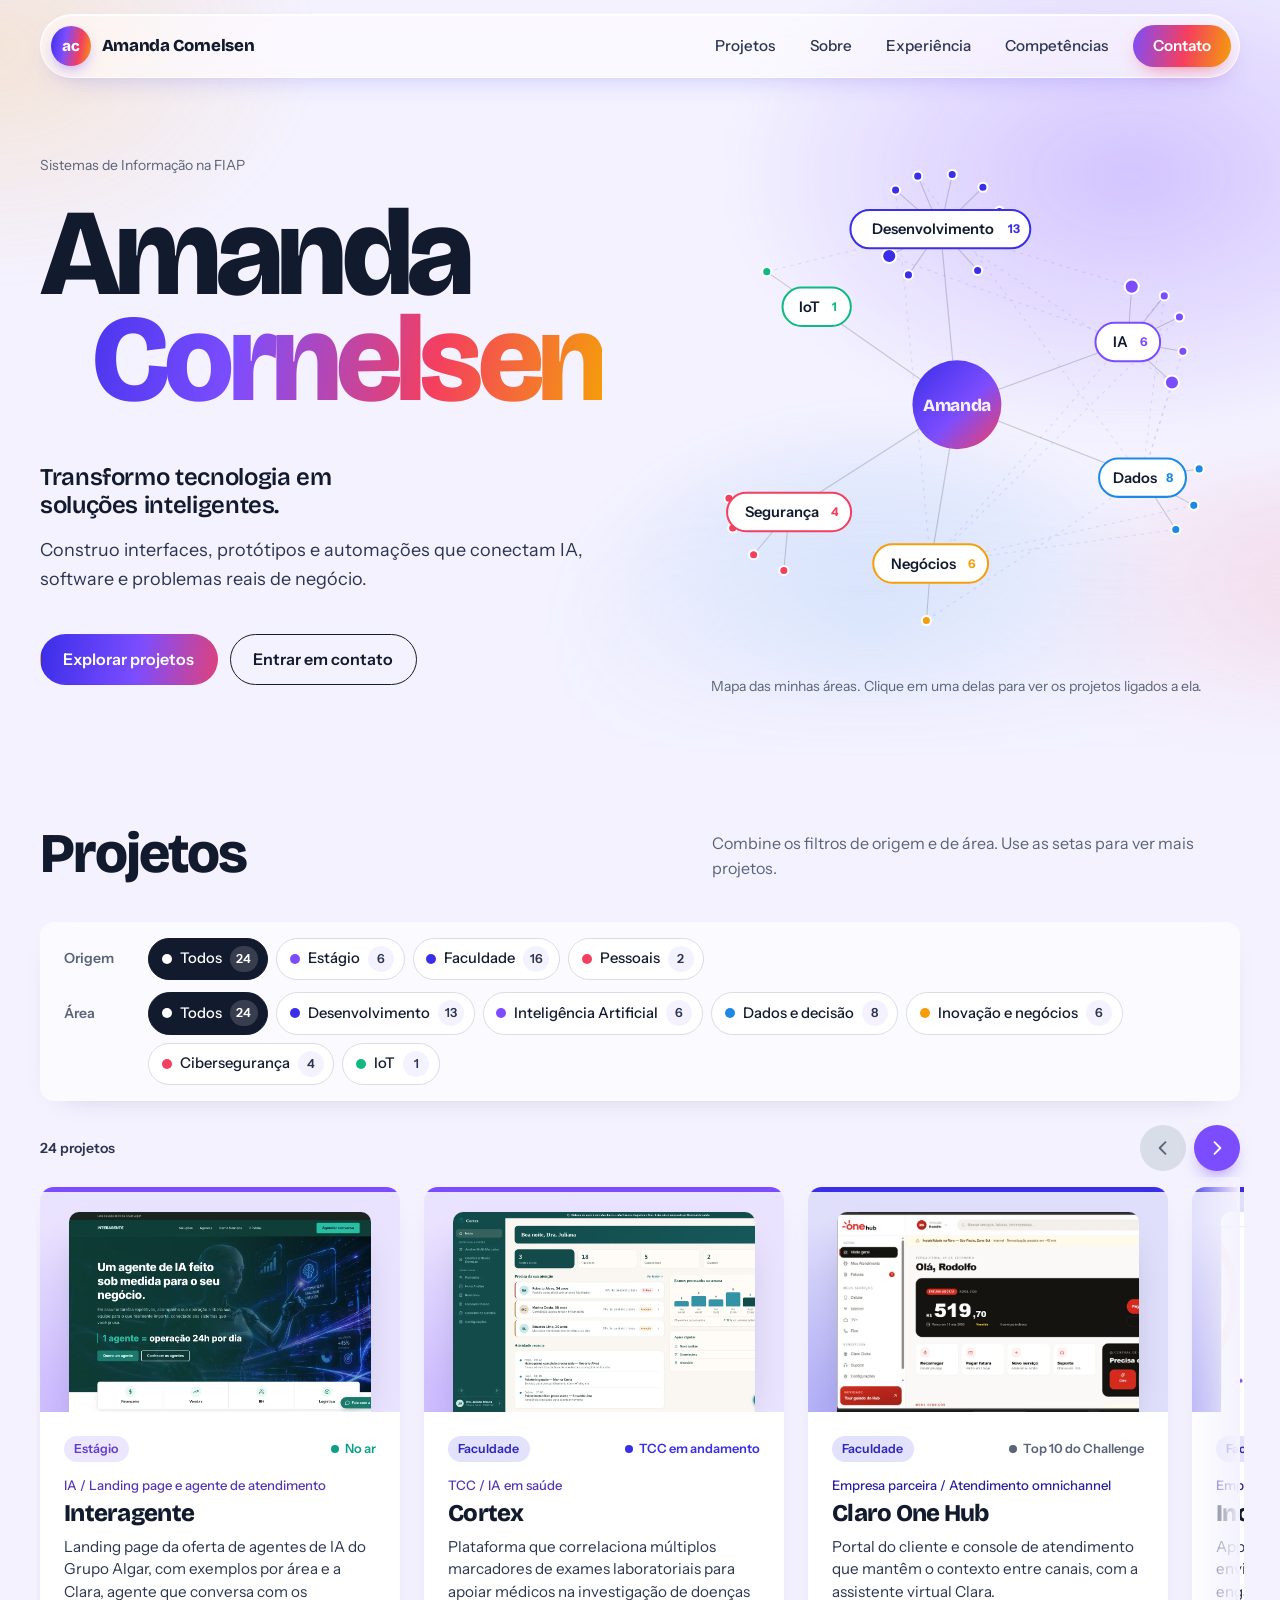
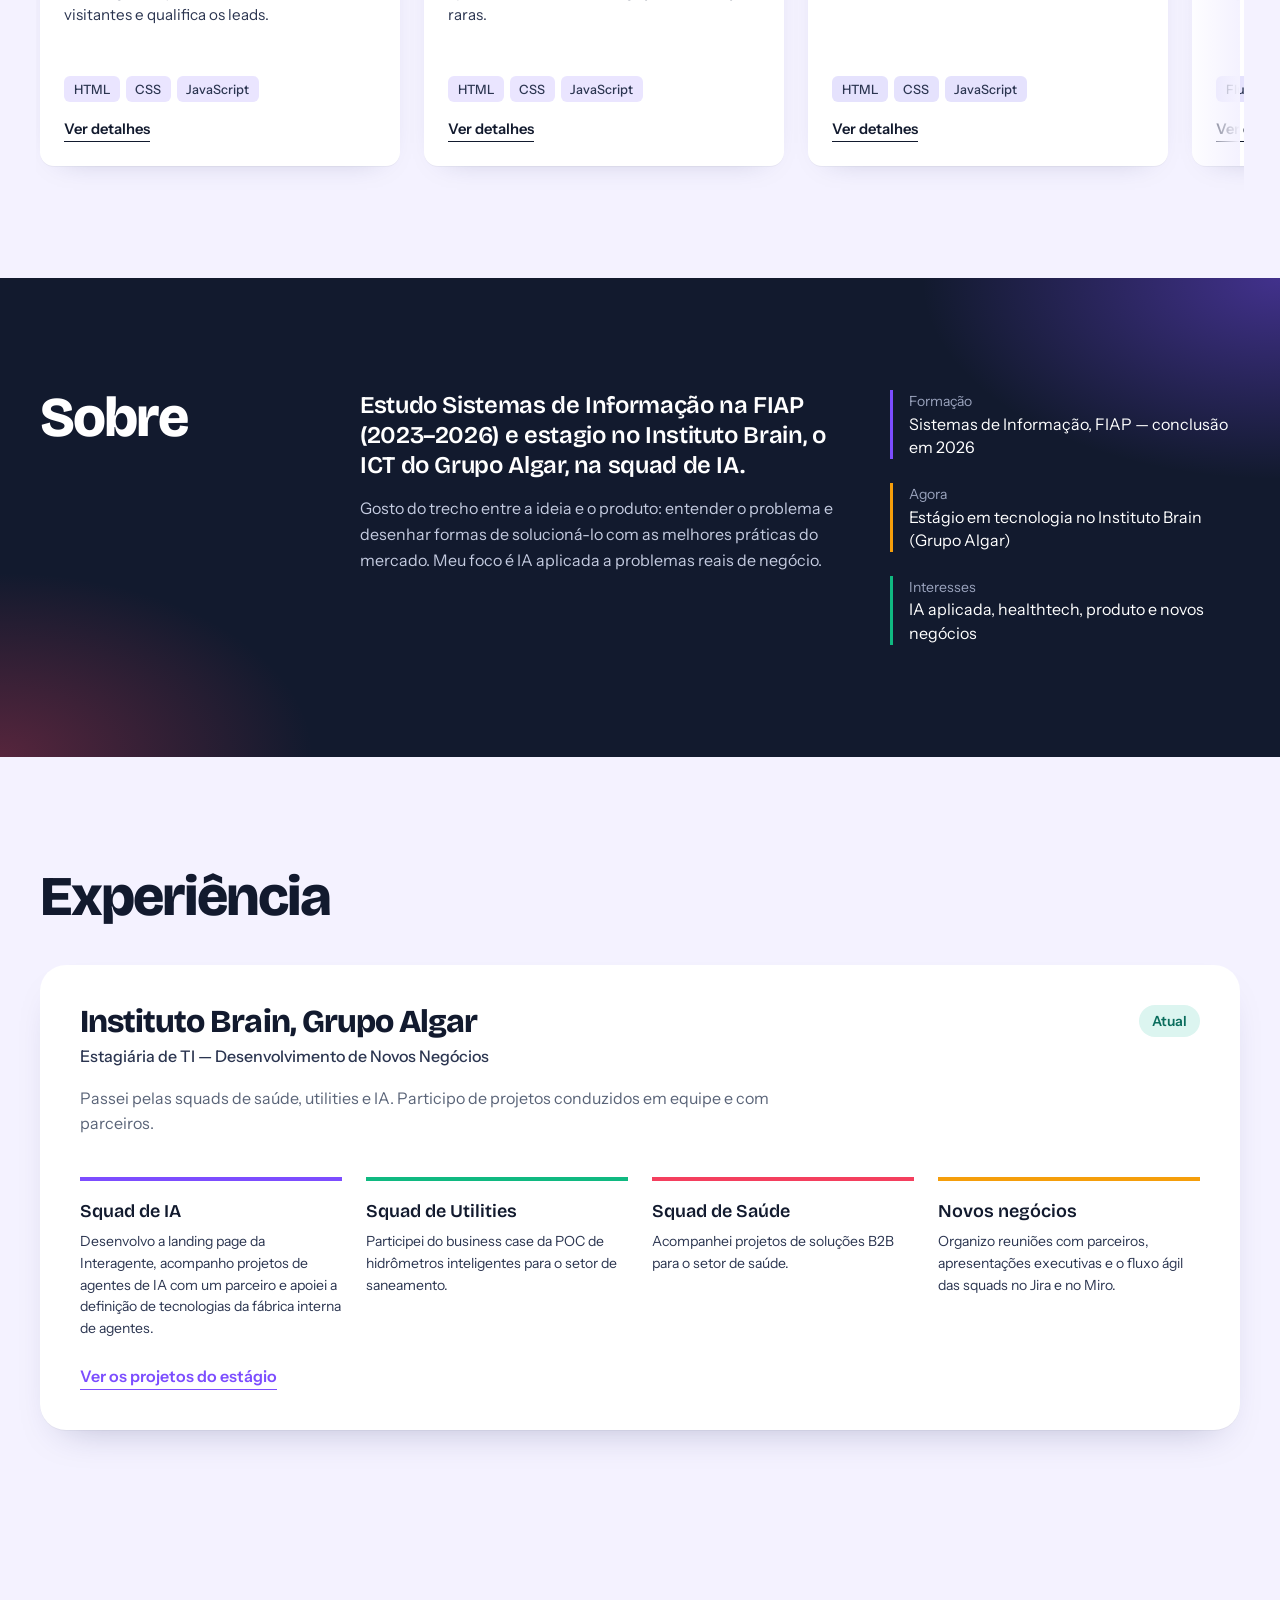
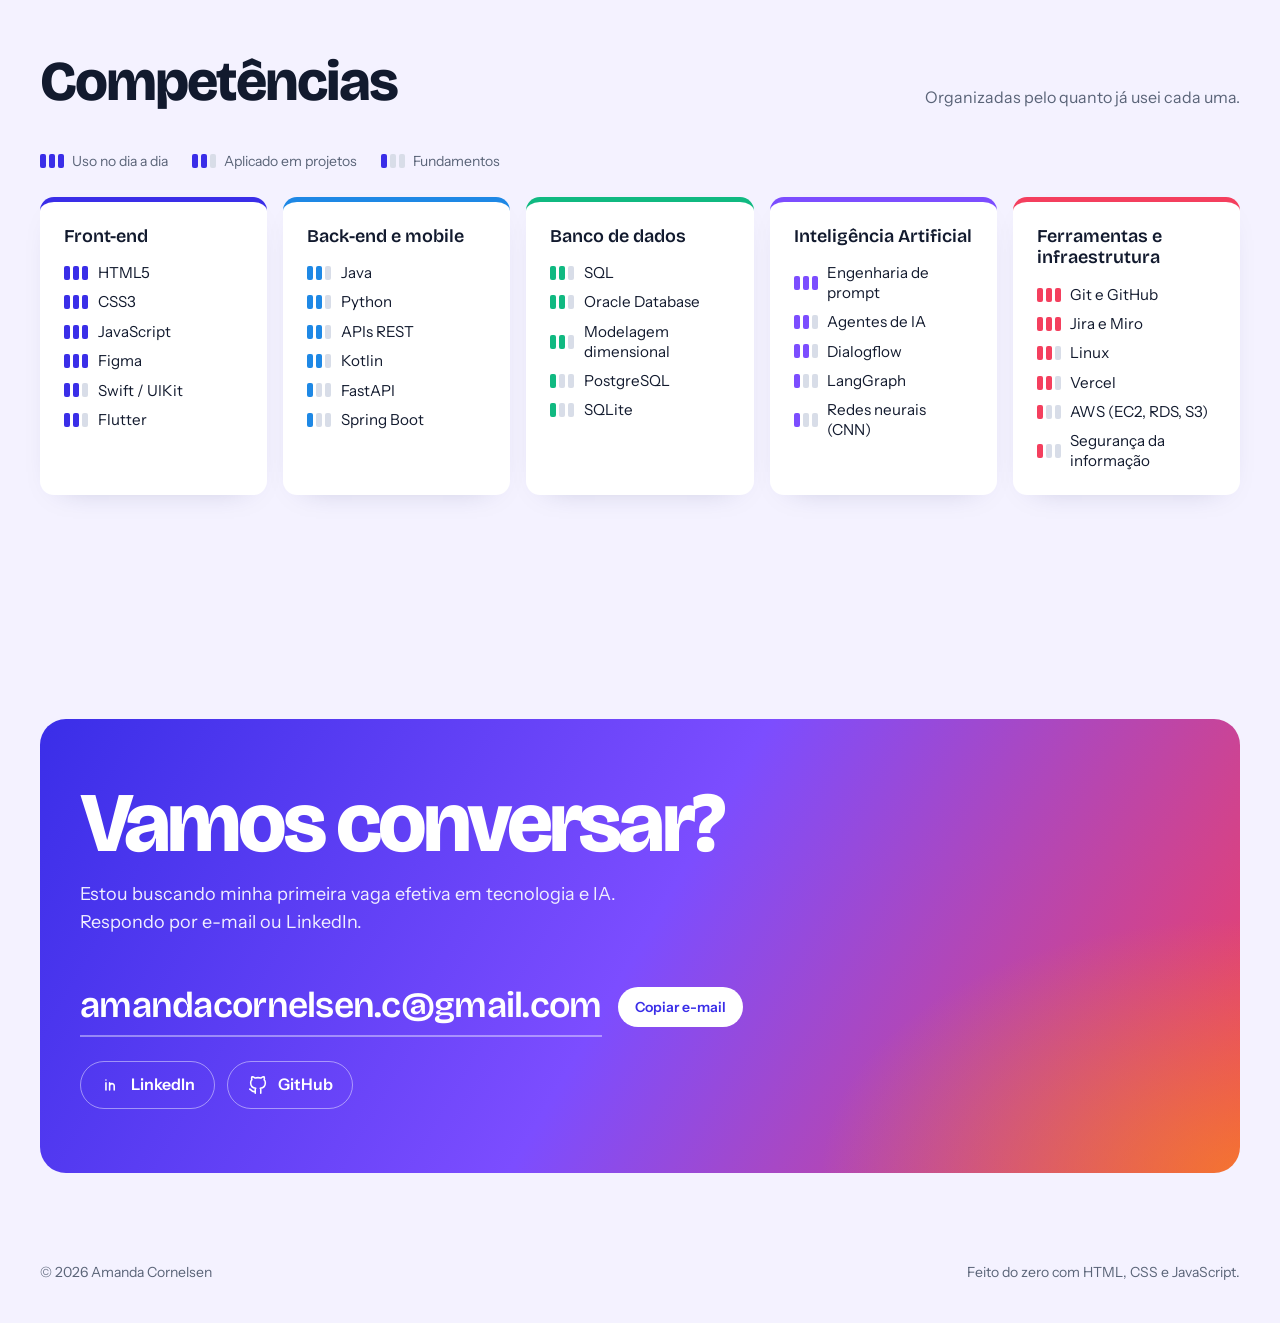
==== commit 40a2119b: "Cards do mesmo tamanho e ilustracoes" ====
--- a/index.html
+++ b/index.html
@@ -16,9 +16,9 @@
   <link rel="preconnect" href="https://fonts.gstatic.com" crossorigin>
   <link href="https://fonts.googleapis.com/css2?family=Bricolage+Grotesque:opsz,wght@12..96,400;12..96,600;12..96,800&family=Instrument+Sans:wght@400;500;600&display=swap" rel="stylesheet">
 
-  <link rel="stylesheet" href="css/style.css">
-  <link rel="stylesheet" href="css/components.css">
-  <link rel="stylesheet" href="css/responsive.css">
+  <link rel="stylesheet" href="css/style.css?v=20261103c">
+  <link rel="stylesheet" href="css/components.css?v=20261103c">
+  <link rel="stylesheet" href="css/responsive.css?v=20261103c">
 </head>
 <body>
   <a class="skip-link" href="#conteudo">Pular para o conteúdo</a>
@@ -197,10 +197,10 @@
     </div>
   </dialog>
 
-  <script src="js/config.js"></script>
-  <script src="js/projects.js"></script>
-  <script src="js/visuals.js"></script>
-  <script src="js/interactions.js"></script>
-  <script src="js/main.js"></script>
+  <script src="js/config.js?v=20261103c"></script>
+  <script src="js/projects.js?v=20261103c"></script>
+  <script src="js/visuals.js?v=20261103c"></script>
+  <script src="js/interactions.js?v=20261103c"></script>
+  <script src="js/main.js?v=20261103c"></script>
 </body>
 </html>
--- a/css/components.css
+++ b/css/components.css
@@ -313,7 +313,7 @@
   position: relative;
   display: flex;
   flex-direction: column;
-  flex: 0 0 340px;
+  flex: 0 0 360px;
   border-radius: var(--radius-m);
   background: var(--paper);
   overflow: hidden;
@@ -326,10 +326,6 @@
   display: none;
 }
 
-.card--feature {
-  flex-basis: 560px;
-  border-radius: var(--radius-l);
-}
 
 .card::before {
   content: '';
@@ -422,9 +418,6 @@
   letter-spacing: -0.03em;
 }
 
-.card--feature .card__title {
-  font-size: clamp(1.75rem, 1.5vw + 1rem, 2.25rem);
-}
 
 .card__text {
   color: var(--ink-soft);
@@ -986,3 +979,124 @@
 .card__type + .detail__title {
   margin-top: -0.3rem;
 }
+
+.visual--illustration {
+  display: grid;
+  place-items: center;
+  height: 100%;
+  width: 100%;
+  padding: 5% 6%;
+  border-radius: 10px 10px 0 0;
+  overflow: hidden;
+  background:
+    radial-gradient(circle at 85% 15%, color-mix(in srgb, var(--accent) 18%, transparent), transparent 55%),
+    var(--paper);
+  box-shadow: 0 20px 40px -20px rgba(18, 26, 46, 0.35);
+  color: color-mix(in srgb, var(--accent) 85%, black);
+}
+
+.illustration {
+  width: 100%;
+  height: 100%;
+  overflow: visible;
+}
+
+.il-card {
+  fill: var(--paper);
+  stroke: color-mix(in srgb, var(--accent) 35%, white);
+  stroke-width: 2;
+}
+
+.il-soft {
+  fill: color-mix(in srgb, var(--accent) 18%, white);
+}
+
+.il-mid {
+  fill: color-mix(in srgb, var(--accent) 45%, white);
+}
+
+.il-solid {
+  fill: var(--accent);
+}
+
+.il-alert {
+  fill: #f59e0b;
+}
+
+.il-line,
+.il-soft-line,
+.il-check,
+.il-pulse {
+  fill: none;
+  stroke-linecap: round;
+  stroke-linejoin: round;
+  stroke-width: 5;
+}
+
+.il-line {
+  stroke: currentColor;
+}
+
+.il-soft-line {
+  stroke: color-mix(in srgb, var(--accent) 30%, white);
+  stroke-width: 10;
+}
+
+.il-check {
+  stroke: var(--paper);
+  stroke-width: 3;
+}
+
+.il-check.il-thick {
+  stroke: var(--accent);
+  stroke-width: 8;
+}
+
+.il-pulse {
+  stroke: color-mix(in srgb, var(--accent) 55%, white);
+  stroke-width: 4;
+}
+
+.il-thick {
+  stroke-width: 8;
+}
+
+.card:hover .illustration {
+  transform: scale(1.04);
+}
+
+.illustration {
+  transition: transform 0.5s var(--ease);
+}
+
+.card-stack {
+  display: flex;
+  flex: 0 0 360px;
+  flex-direction: column;
+  gap: var(--space-3);
+  scroll-snap-align: start;
+}
+
+.card-stack .card {
+  flex: 1 1 0;
+}
+
+.card-stack .card--text .card__body {
+  gap: 0.5rem;
+  padding: var(--space-3);
+}
+
+.card-stack .card--text .card__title {
+  font-size: 1.35rem;
+}
+
+.card-stack .card__text {
+  display: -webkit-box;
+  -webkit-line-clamp: 2;
+  -webkit-box-orient: vertical;
+  overflow: hidden;
+}
+
+.card-stack .chips {
+  margin-top: auto;
+}
--- a/css/responsive.css
+++ b/css/responsive.css
@@ -139,8 +139,8 @@
 
   .contact__inner { padding: var(--space-4) var(--space-3); }
 
-  .card { flex-basis: 82vw; }
-  .card--feature { flex-basis: 86vw; }
+  .card,
+  .card-stack { flex-basis: 82vw; }
   .carousel__btn { width: 40px; height: 40px; }
   .filter-panel { padding: var(--space-2); }
   .filter-row { grid-template-columns: 1fr; gap: 0.4rem; }
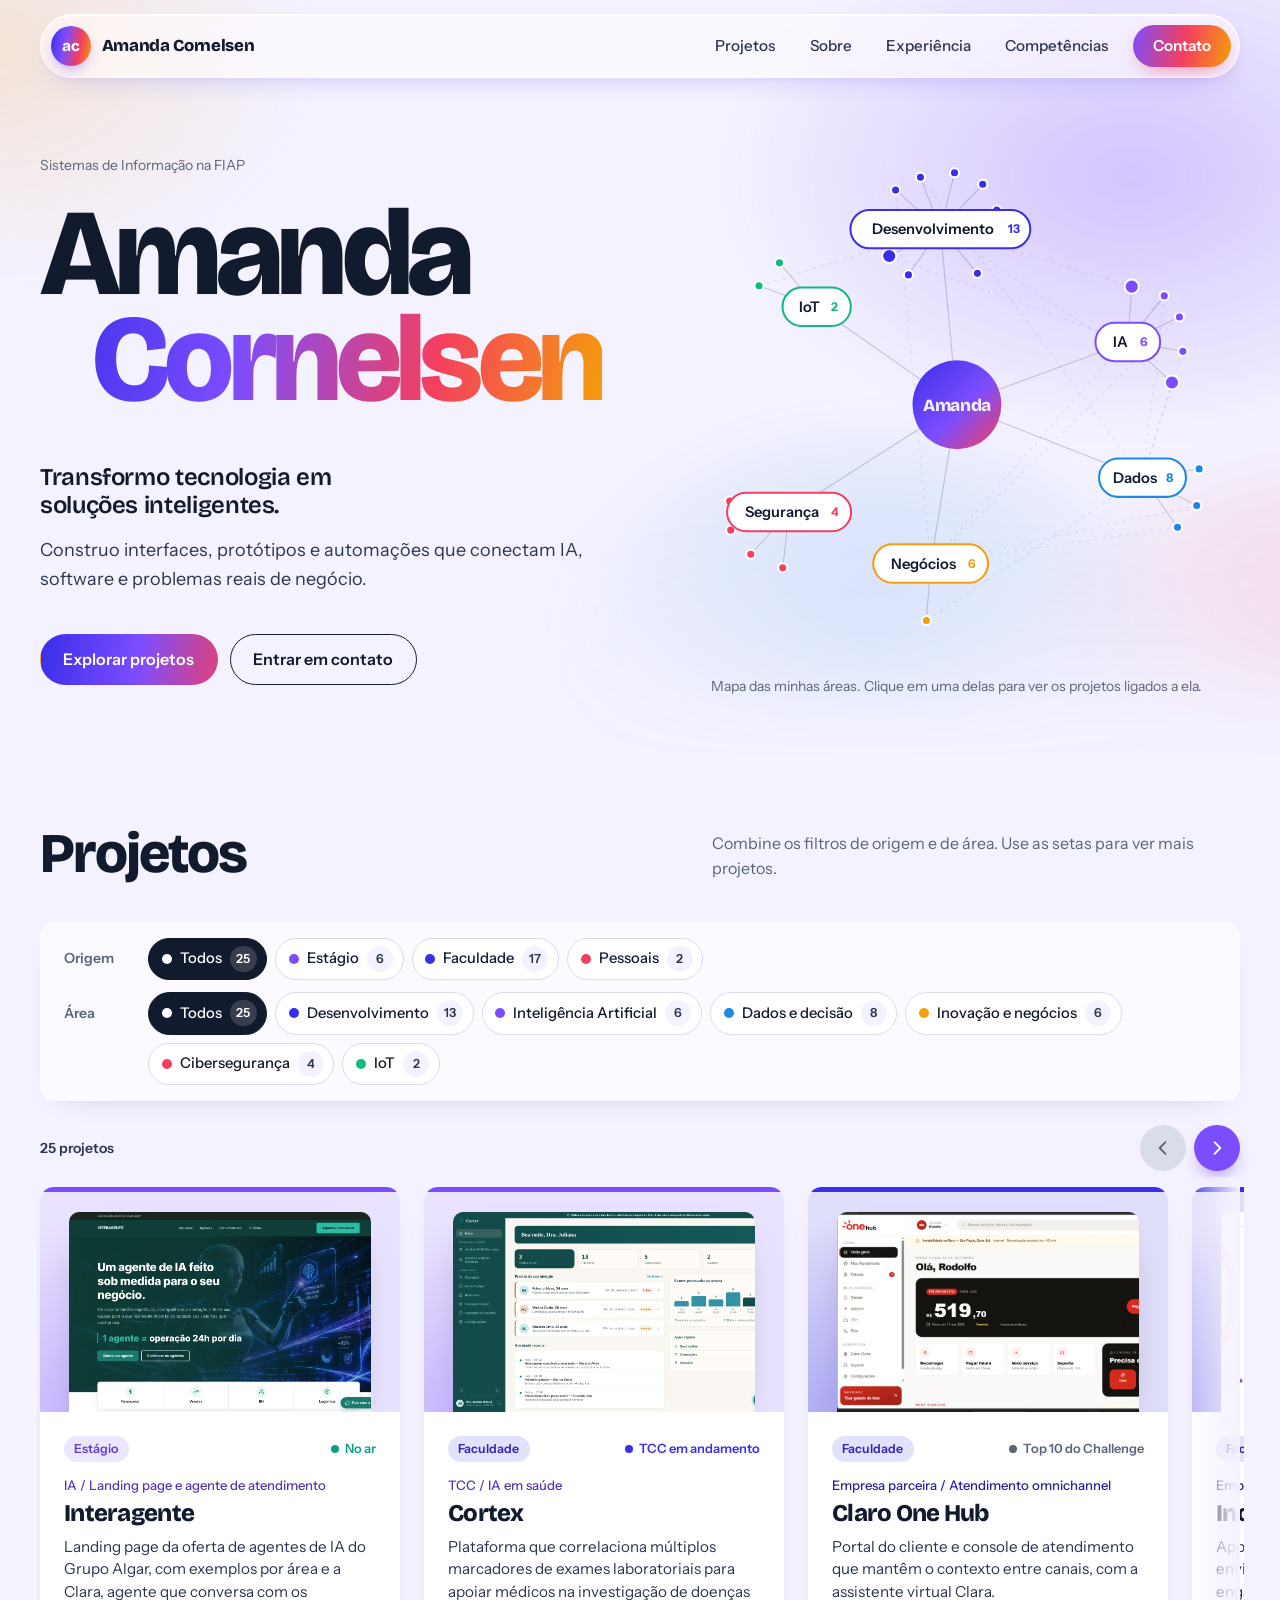
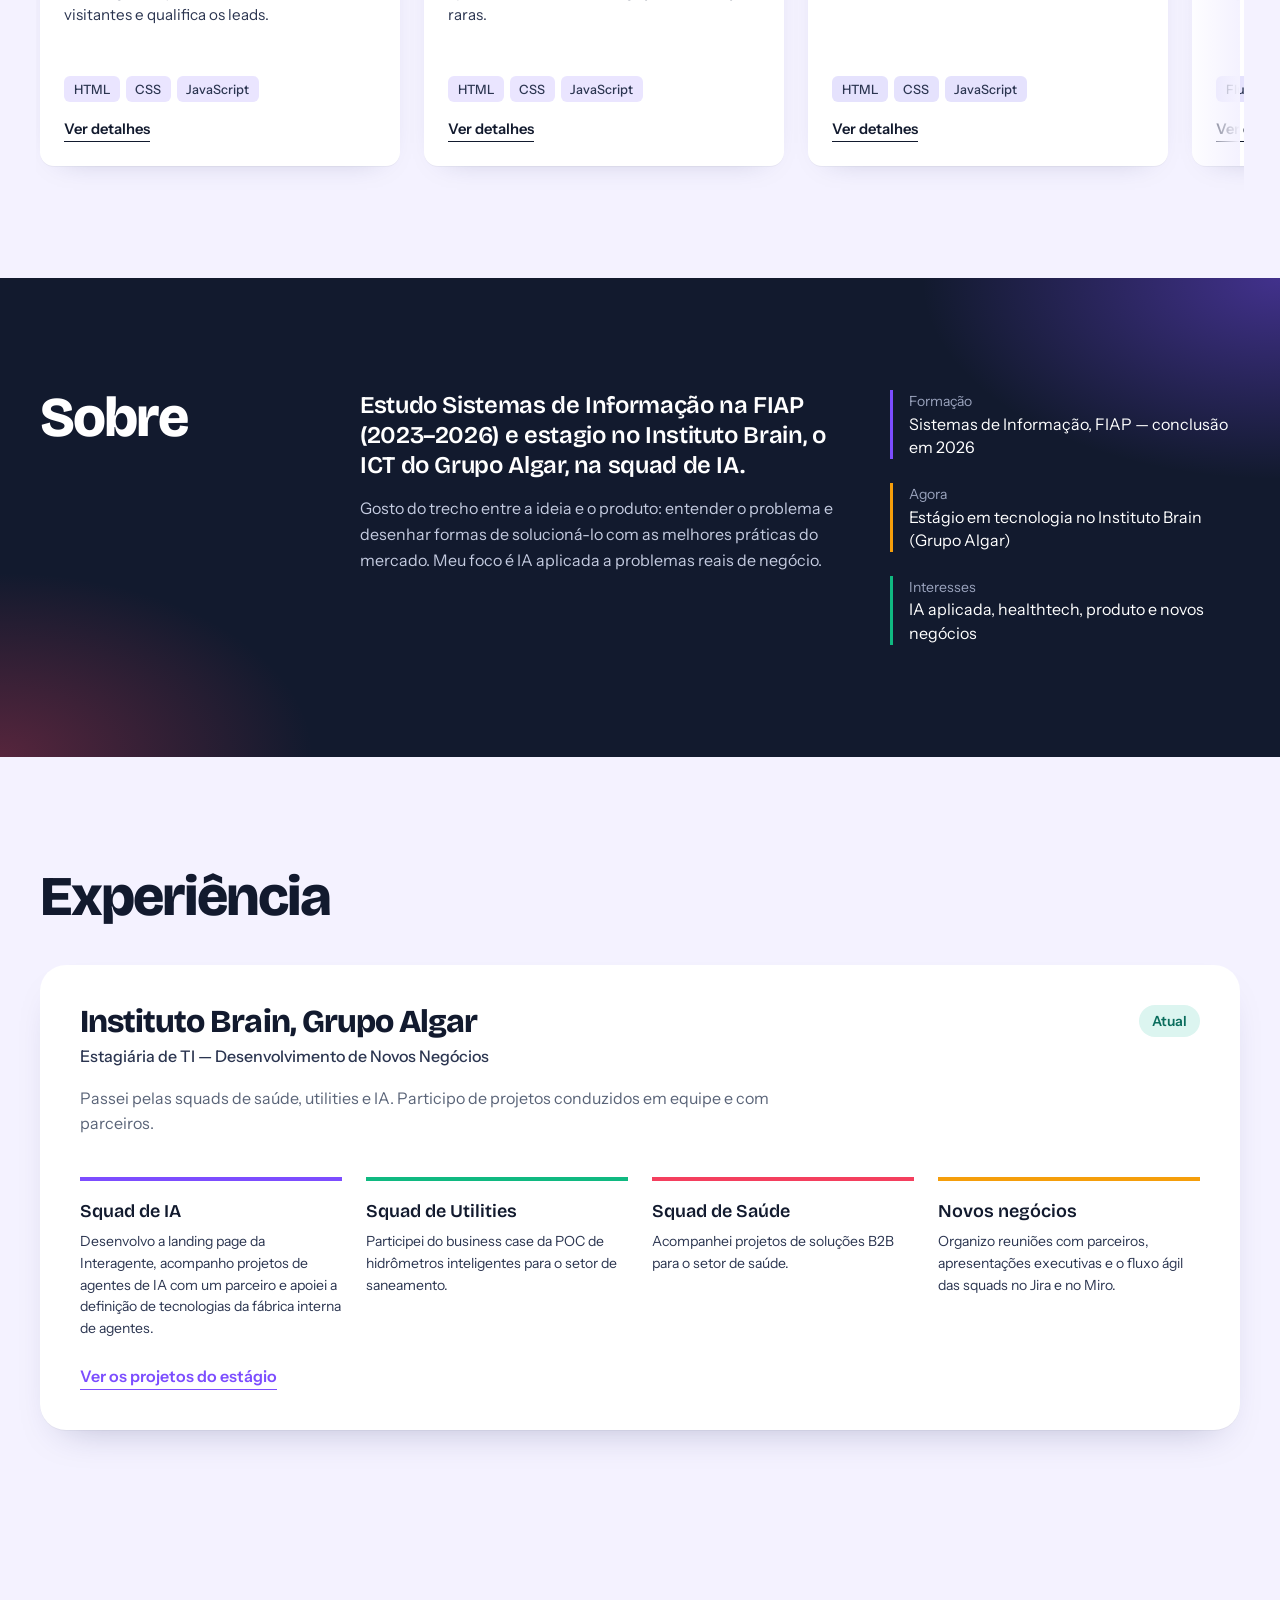
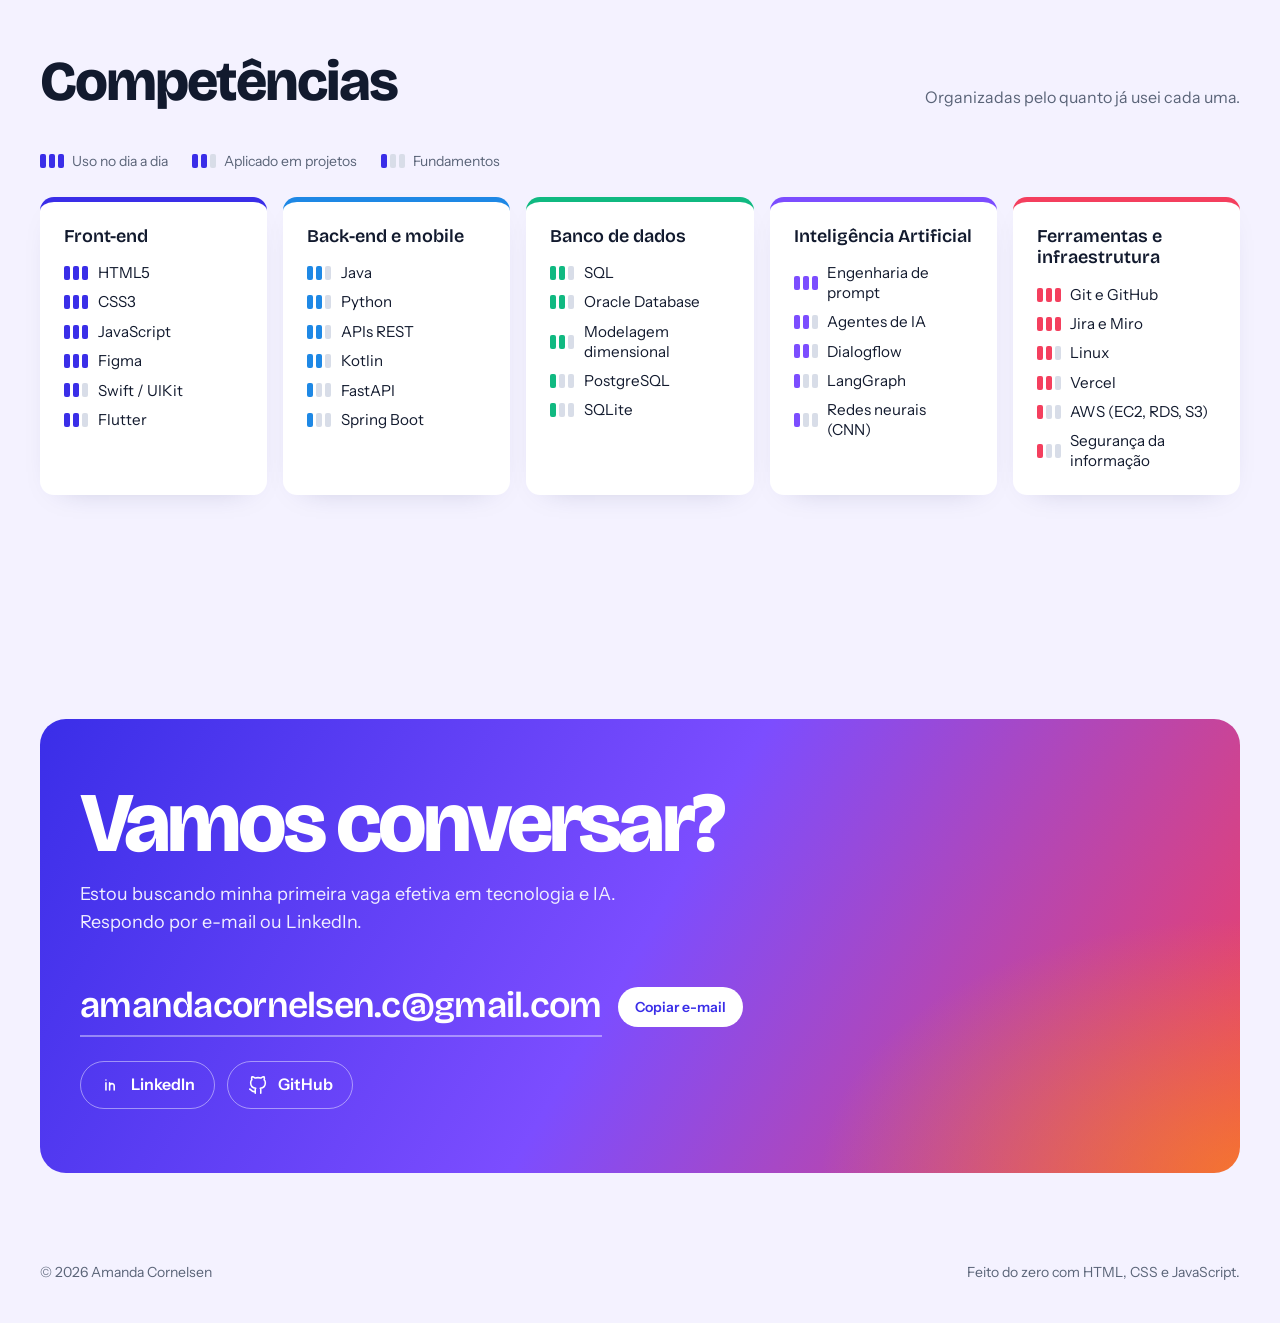
==== commit b9c9328d: "Adiciona monitor de estoque" ====
--- a/index.html
+++ b/index.html
@@ -16,9 +16,9 @@
   <link rel="preconnect" href="https://fonts.gstatic.com" crossorigin>
   <link href="https://fonts.googleapis.com/css2?family=Bricolage+Grotesque:opsz,wght@12..96,400;12..96,600;12..96,800&family=Instrument+Sans:wght@400;500;600&display=swap" rel="stylesheet">
 
-  <link rel="stylesheet" href="css/style.css?v=20261103c">
-  <link rel="stylesheet" href="css/components.css?v=20261103c">
-  <link rel="stylesheet" href="css/responsive.css?v=20261103c">
+  <link rel="stylesheet" href="css/style.css?v=20261103d">
+  <link rel="stylesheet" href="css/components.css?v=20261103d">
+  <link rel="stylesheet" href="css/responsive.css?v=20261103d">
 </head>
 <body>
   <a class="skip-link" href="#conteudo">Pular para o conteúdo</a>
@@ -197,10 +197,10 @@
     </div>
   </dialog>
 
-  <script src="js/config.js?v=20261103c"></script>
-  <script src="js/projects.js?v=20261103c"></script>
-  <script src="js/visuals.js?v=20261103c"></script>
-  <script src="js/interactions.js?v=20261103c"></script>
-  <script src="js/main.js?v=20261103c"></script>
+  <script src="js/config.js?v=20261103d"></script>
+  <script src="js/projects.js?v=20261103d"></script>
+  <script src="js/visuals.js?v=20261103d"></script>
+  <script src="js/interactions.js?v=20261103d"></script>
+  <script src="js/main.js?v=20261103d"></script>
 </body>
 </html>
